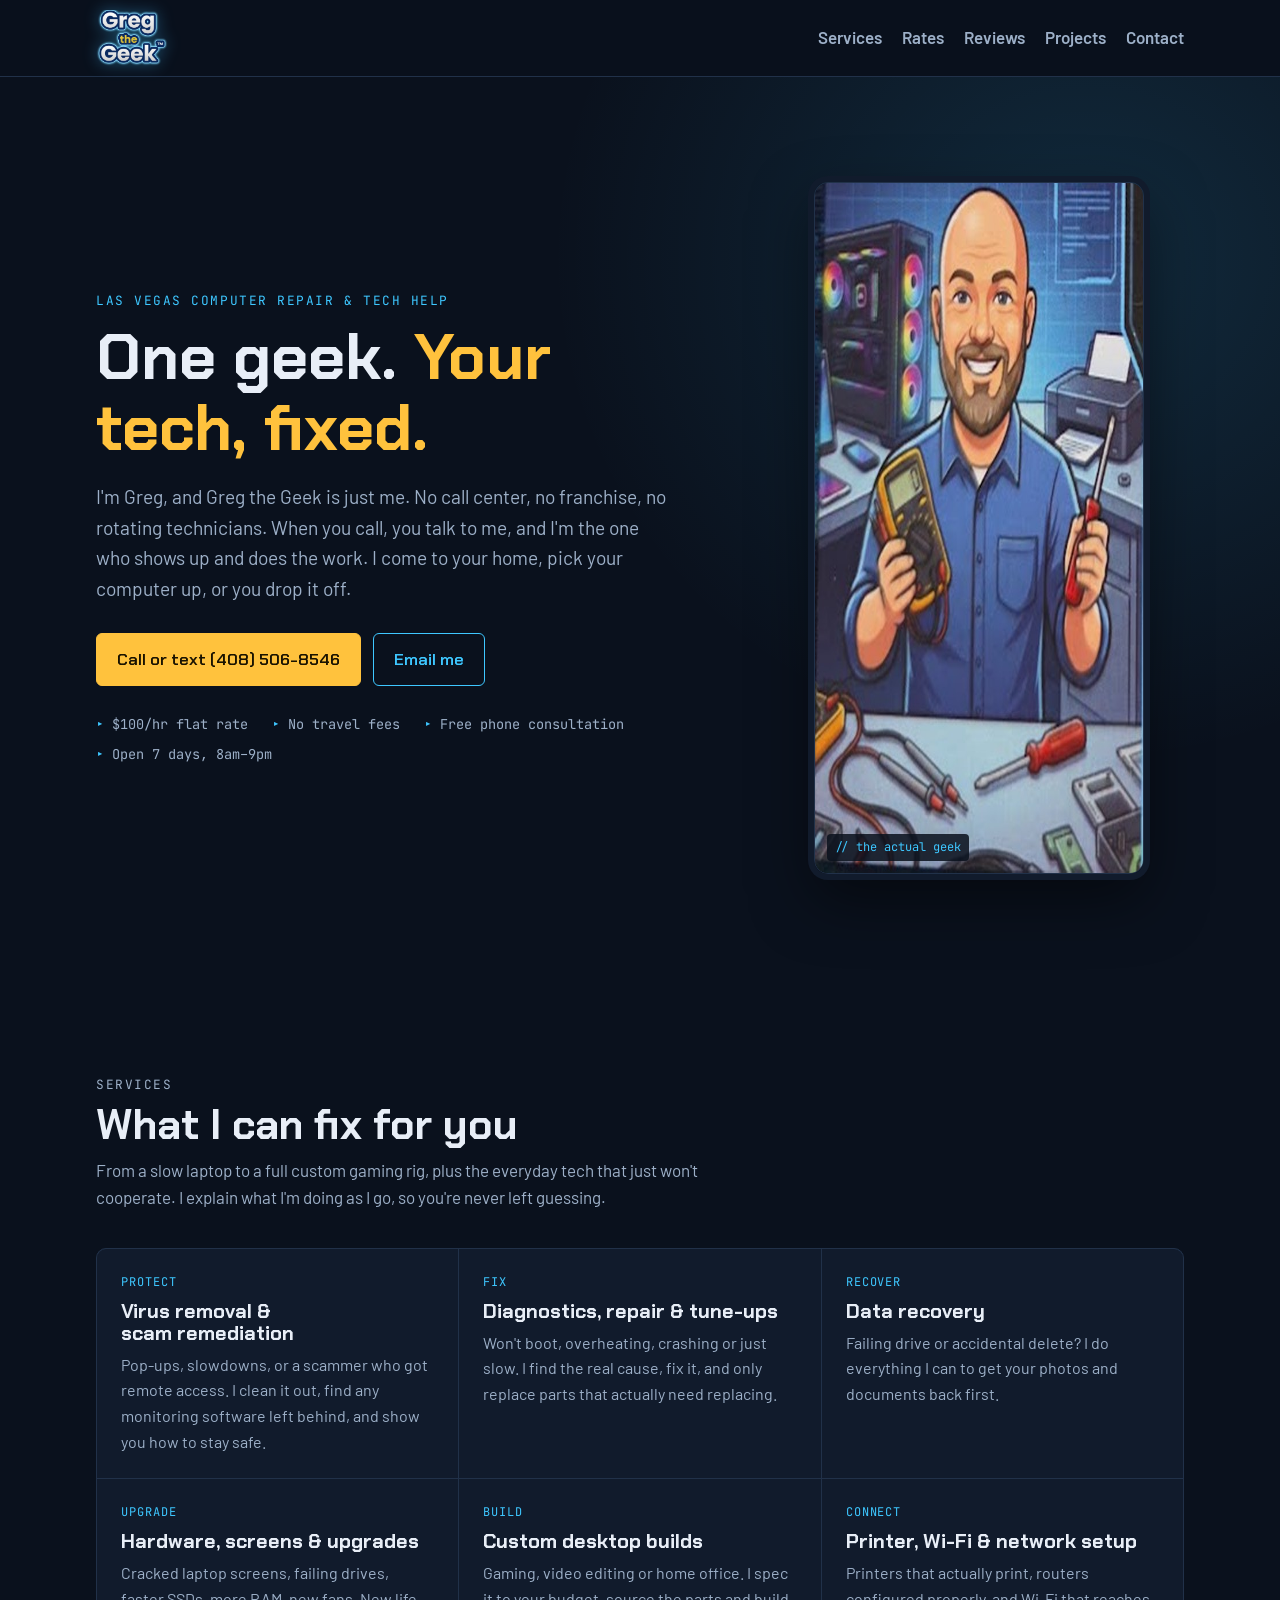
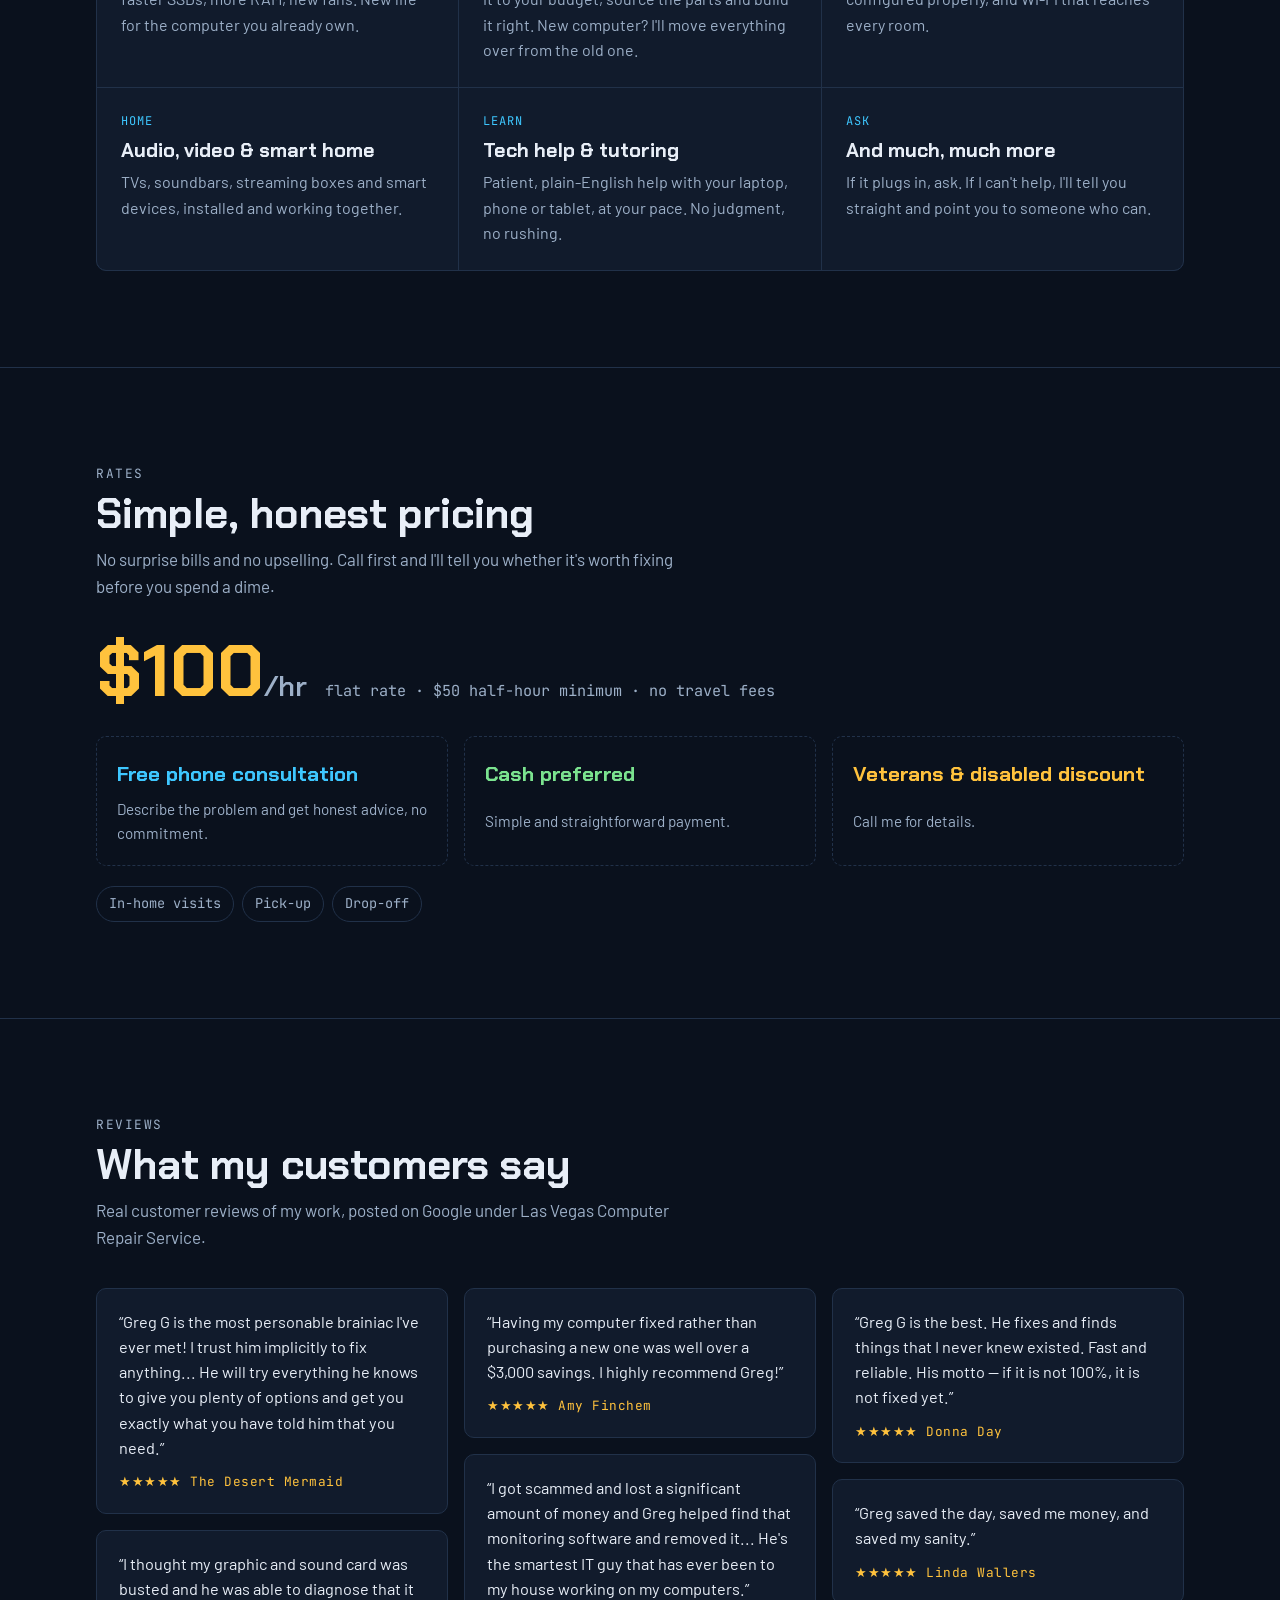
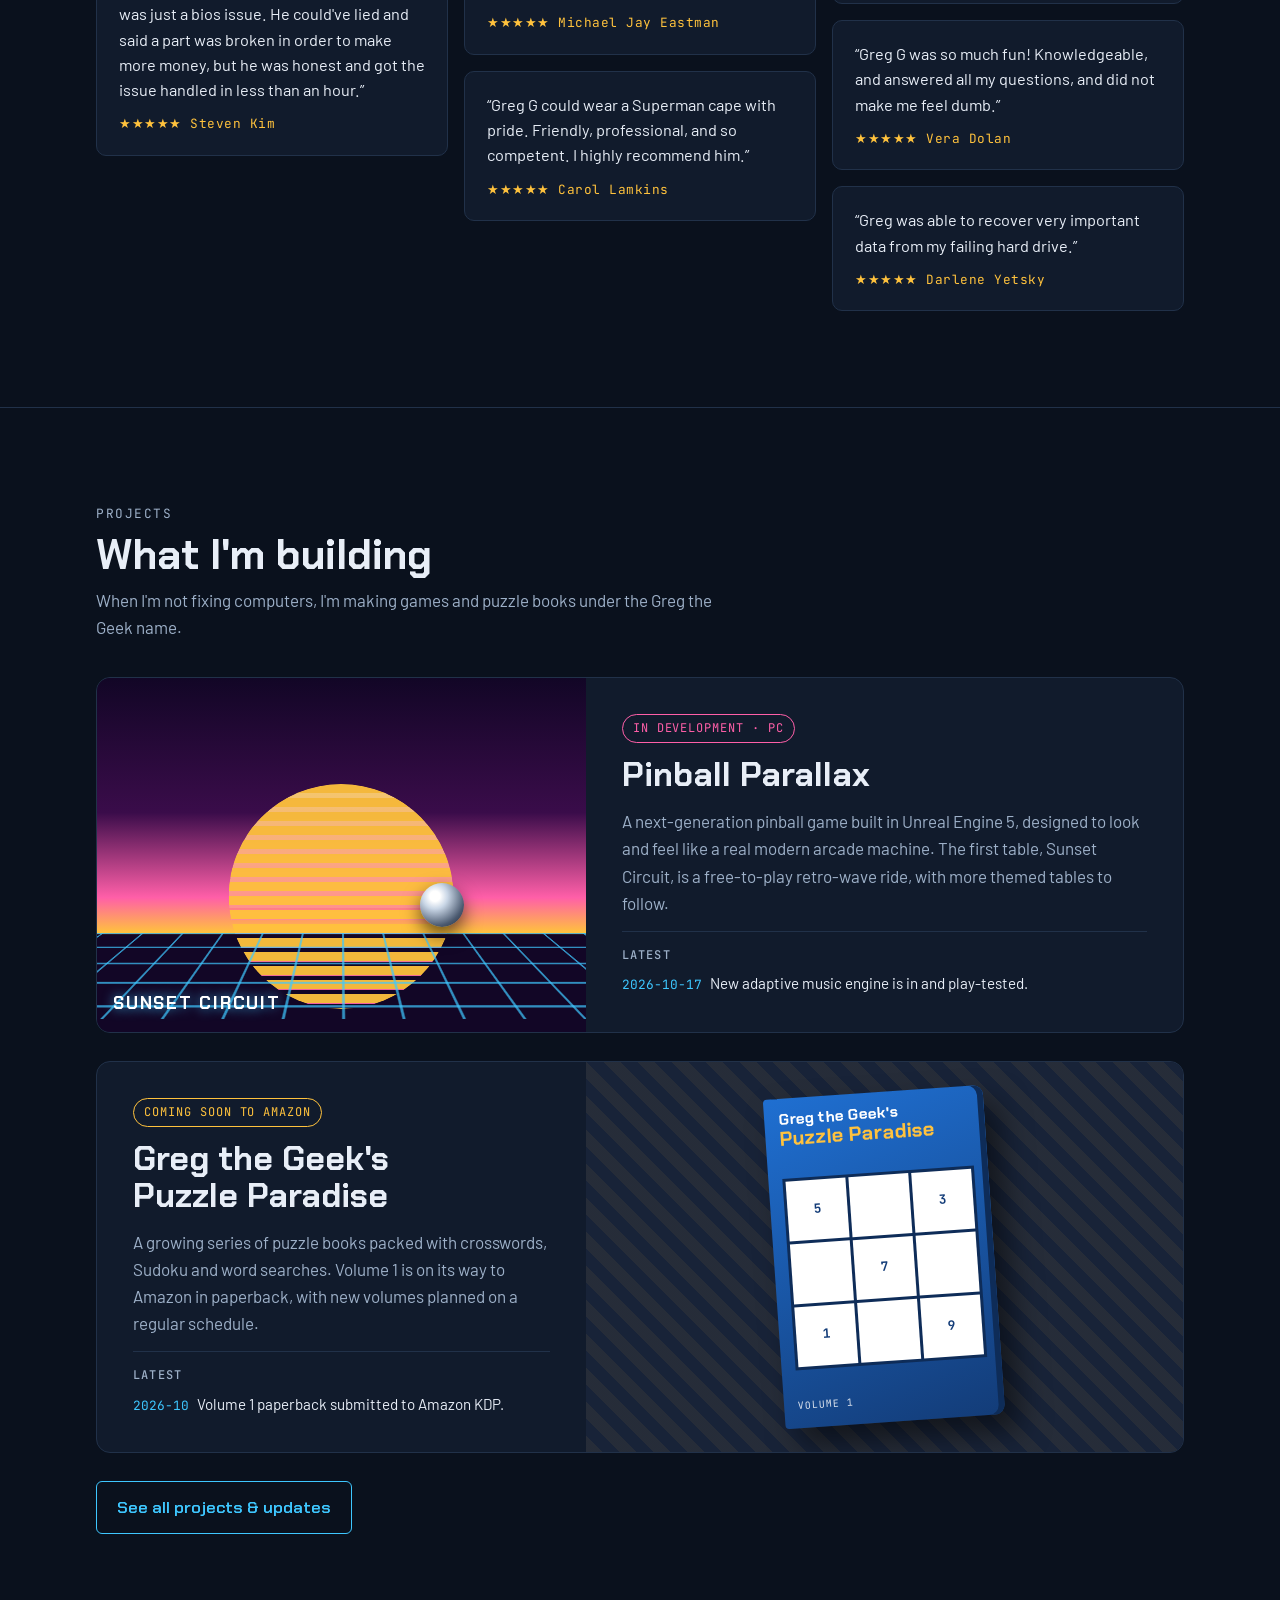
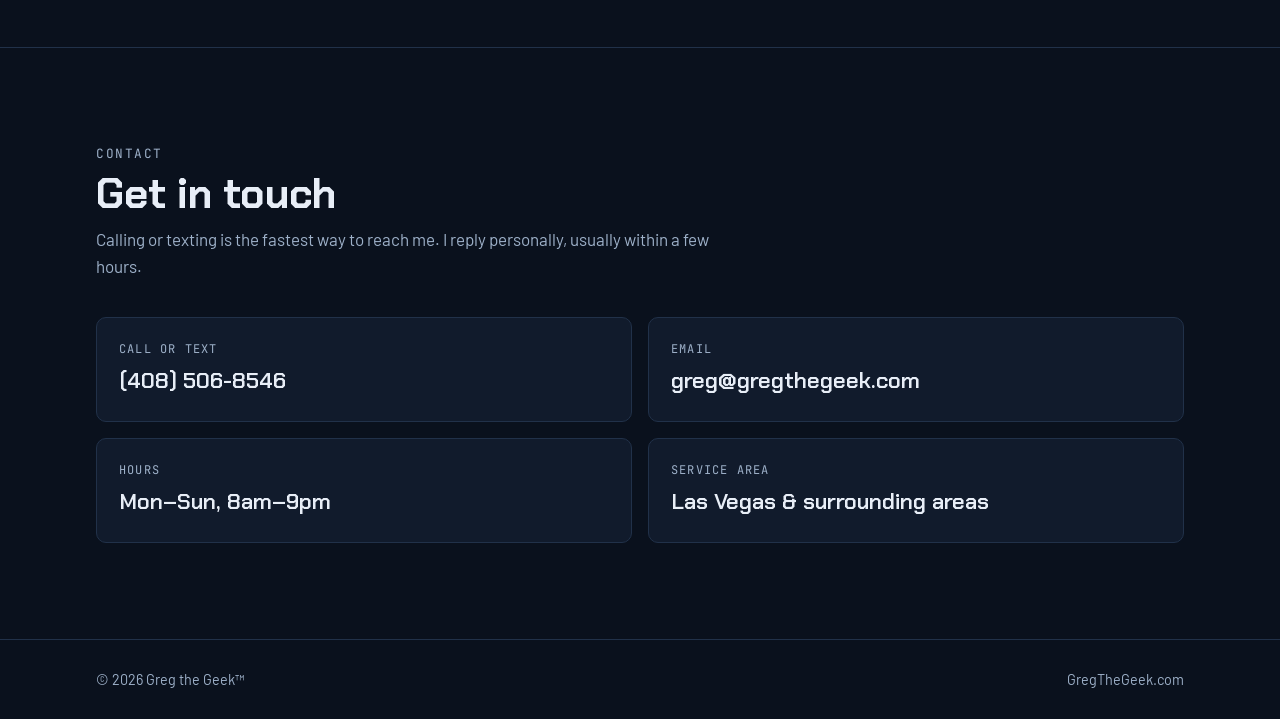
==== index.html @ aeb49f39 "Use Greg the Geek logo, first-person copy, rates, hours and customer reviews Co-Authored-By: Claude " ====
<!doctype html>
<html lang="en">
<head>
<meta charset="utf-8">
<meta name="viewport" content="width=device-width, initial-scale=1, viewport-fit=cover">
<title>Greg the Geek | Las Vegas Computer Repair &amp; Tech Help</title>
<meta name="description" content="One-man computer repair and tech help in Las Vegas. In-home, pick-up and drop-off service, $100/hr flat rate, no travel fees, free phone consultation.">
<link rel="icon" type="image/png" href="assets/favicon.png">
<link rel="preconnect" href="https://fonts.googleapis.com">
<link rel="preconnect" href="https://fonts.gstatic.com" crossorigin>
<link rel="stylesheet" href="https://fonts.googleapis.com/css2?family=Barlow:wght@400;500;600&family=Chakra+Petch:wght@600;700&family=JetBrains+Mono:wght@400;500&display=swap">
<link rel="stylesheet" href="styles.css">
</head>
<body>

<header class="site-header">
  <div class="wrap">
    <a class="brand" href="index.html" aria-label="Greg the Geek home">
      <img src="assets/logo.png" alt="Greg the Geek" width="480" height="375">
    </a>
    <nav class="nav" aria-label="Main">
      <a href="#services">Services</a>
      <a href="#rates">Rates</a>
      <a href="#reviews">Reviews</a>
      <a href="projects.html">Projects</a>
      <a href="#contact">Contact</a>
    </nav>
  </div>
</header>

<main>
  <section class="hero">
    <div class="wrap">
      <div>
        <p class="eyebrow">Las Vegas computer repair &amp; tech help</p>
        <h1>One geek. <em>Your tech, fixed.</em></h1>
        <p class="lede">I'm Greg, and Greg the Geek is just me. No call center, no franchise, no rotating technicians. When you call, you talk to me, and I'm the one who shows up and does the work. I come to your home, pick your computer up, or you drop it off.</p>
        <div class="btn-row">
          <a class="btn primary" href="tel:+14085068546">Call or text (408) 506-8546</a>
          <a class="btn" href="mailto:greg@gregthegeek.com">Email me</a>
        </div>
        <ul class="hero-facts">
          <li>$100/hr flat rate</li>
          <li>No travel fees</li>
          <li>Free phone consultation</li>
          <li>Open 7 days, 8am–9pm</li>
        </ul>
      </div>
      <figure class="mascot-frame">
        <img src="assets/mascot.jpg" alt="Cartoon of Greg the Geek holding a multimeter and screwdriver at his repair bench" width="570" height="690">
        <figcaption>// the actual geek</figcaption>
      </figure>
    </div>
  </section>

  <section class="band" id="services">
    <div class="wrap">
      <div class="section-head">
        <p class="eyebrow">Services</p>
        <h2>What I can fix for you</h2>
        <p>From a slow laptop to a full custom gaming rig, plus the everyday tech that just won't cooperate. I explain what I'm doing as I go, so you're never left guessing.</p>
      </div>
      <div class="services">
        <div class="service"><span class="tag">PROTECT</span><h3>Virus removal &amp; scam remediation</h3><p>Pop-ups, slowdowns, or a scammer who got remote access. I clean it out, find any monitoring software left behind, and show you how to stay safe.</p></div>
        <div class="service"><span class="tag">FIX</span><h3>Diagnostics, repair &amp; tune-ups</h3><p>Won't boot, overheating, crashing or just slow. I find the real cause, fix it, and only replace parts that actually need replacing.</p></div>
        <div class="service"><span class="tag">RECOVER</span><h3>Data recovery</h3><p>Failing drive or accidental delete? I do everything I can to get your photos and documents back first.</p></div>
        <div class="service"><span class="tag">UPGRADE</span><h3>Hardware, screens &amp; upgrades</h3><p>Cracked laptop screens, failing drives, faster SSDs, more RAM, new fans. New life for the computer you already own.</p></div>
        <div class="service"><span class="tag">BUILD</span><h3>Custom desktop builds</h3><p>Gaming, video editing or home office. I spec it to your budget, source the parts and build it right. New computer? I'll move everything over from the old one.</p></div>
        <div class="service"><span class="tag">CONNECT</span><h3>Printer, Wi-Fi &amp; network setup</h3><p>Printers that actually print, routers configured properly, and Wi-Fi that reaches every room.</p></div>
        <div class="service"><span class="tag">HOME</span><h3>Audio, video &amp; smart home</h3><p>TVs, soundbars, streaming boxes and smart devices, installed and working together.</p></div>
        <div class="service"><span class="tag">LEARN</span><h3>Tech help &amp; tutoring</h3><p>Patient, plain-English help with your laptop, phone or tablet, at your pace. No judgment, no rushing.</p></div>
        <div class="service"><span class="tag">ASK</span><h3>And much, much more</h3><p>If it plugs in, ask. If I can't help, I'll tell you straight and point you to someone who can.</p></div>
      </div>
    </div>
  </section>

  <section class="band" id="rates">
    <div class="wrap">
      <div class="section-head">
        <p class="eyebrow">Rates</p>
        <h2>Simple, honest pricing</h2>
        <p>No surprise bills and no upselling. Call first and I'll tell you whether it's worth fixing before you spend a dime.</p>
      </div>
      <div class="price-line">
        <span class="price">$100<small>/hr</small></span>
        <span class="price-note">flat rate · $50 half-hour minimum · no travel fees</span>
      </div>
      <div class="rates">
        <div class="rate cyan"><strong>Free phone consultation</strong><span>Describe the problem and get honest advice, no commitment.</span></div>
        <div class="rate green"><strong>Cash preferred</strong><span>Simple and straightforward payment.</span></div>
        <div class="rate amber"><strong>Veterans &amp; disabled discount</strong><span>Call me for details.</span></div>
      </div>
      <div class="howitworks" aria-label="Service options">
        <span>In-home visits</span><span>Pick-up</span><span>Drop-off</span>
      </div>
    </div>
  </section>

  <section class="band" id="reviews">
    <div class="wrap">
      <div class="section-head">
        <p class="eyebrow">Reviews</p>
        <h2>What my customers say</h2>
        <p>Real customer reviews of my work, posted on Google under Las Vegas Computer Repair Service.</p>
      </div>
      <div class="reviews">
        <figure class="review"><blockquote>&ldquo;Greg G is the most personable brainiac I&#x27;ve ever met! I trust him implicitly to fix anything... He will try everything he knows to give you plenty of options and get you exactly what you have told him that you need.&rdquo;</blockquote><figcaption>The Desert Mermaid</figcaption></figure>
        <figure class="review"><blockquote>&ldquo;I thought my graphic and sound card was busted and he was able to diagnose that it was just a bios issue. He could&#x27;ve lied and said a part was broken in order to make more money, but he was honest and got the issue handled in less than an hour.&rdquo;</blockquote><figcaption>Steven Kim</figcaption></figure>
        <figure class="review"><blockquote>&ldquo;Having my computer fixed rather than purchasing a new one was well over a $3,000 savings. I highly recommend Greg!&rdquo;</blockquote><figcaption>Amy Finchem</figcaption></figure>
        <figure class="review"><blockquote>&ldquo;I got scammed and lost a significant amount of money and Greg helped find that monitoring software and removed it... He&#x27;s the smartest IT guy that has ever been to my house working on my computers.&rdquo;</blockquote><figcaption>Michael Jay Eastman</figcaption></figure>
        <figure class="review"><blockquote>&ldquo;Greg G could wear a Superman cape with pride. Friendly, professional, and so competent. I highly recommend him.&rdquo;</blockquote><figcaption>Carol Lamkins</figcaption></figure>
        <figure class="review"><blockquote>&ldquo;Greg G is the best. He fixes and finds things that I never knew existed. Fast and reliable. His motto — if it is not 100%, it is not fixed yet.&rdquo;</blockquote><figcaption>Donna Day</figcaption></figure>
        <figure class="review"><blockquote>&ldquo;Greg saved the day, saved me money, and saved my sanity.&rdquo;</blockquote><figcaption>Linda Wallers</figcaption></figure>
        <figure class="review"><blockquote>&ldquo;Greg G was so much fun! Knowledgeable, and answered all my questions, and did not make me feel dumb.&rdquo;</blockquote><figcaption>Vera Dolan</figcaption></figure>
        <figure class="review"><blockquote>&ldquo;Greg was able to recover very important data from my failing hard drive.&rdquo;</blockquote><figcaption>Darlene Yetsky</figcaption></figure>
      </div>
    </div>
  </section>

  <section class="band" id="projects">
    <div class="wrap">
      <div class="section-head">
        <p class="eyebrow">Projects</p>
        <h2>What I'm building</h2>
        <p>When I'm not fixing computers, I'm making games and puzzle books under the Greg the Geek name.</p>
      </div>
      <div class="projects" data-projects="featured"></div>
      <p style="margin-top:28px"><a class="btn" href="projects.html">See all projects &amp; updates</a></p>
    </div>
  </section>

  <section class="band" id="contact">
    <div class="wrap">
      <div class="section-head">
        <p class="eyebrow">Contact</p>
        <h2>Get in touch</h2>
        <p>Calling or texting is the fastest way to reach me. I reply personally, usually within a few hours.</p>
      </div>
      <div class="contact">
        <div class="contact-item"><span class="label">Call or text</span><a href="tel:+14085068546">(408) 506-8546</a></div>
        <div class="contact-item"><span class="label">Email</span><a href="mailto:greg@gregthegeek.com">greg@gregthegeek.com</a></div>
        <div class="contact-item"><span class="label">Hours</span><span class="value">Mon–Sun, 8am–9pm</span></div>
        <div class="contact-item"><span class="label">Service area</span><span class="value">Las Vegas &amp; surrounding areas</span></div>
      </div>
    </div>
  </section>
</main>

<footer class="site-footer">
  <div class="wrap">
    <span>&copy; <span id="year">2026</span> Greg the Geek&trade;</span>
    <span>GregTheGeek.com</span>
  </div>
</footer>

<script src="projects-data.js"></script>
<script src="projects.js"></script>
</body>
</html>
---- styles.css ----
/* Layout: dark "workbench" theme. Full-width bands, content capped at 1120px.
   Hero = mascot + pitch, then services grid, rates strip, projects, contact. */
:root {
  --bg: #0a111d;          /* deep navy, biased toward the cyan accent */
  --bg-raised: #111b2c;
  --line: #213149;
  --fg: #e8eef7;
  --fg-dim: #9db0c8;
  --cyan: #3ec7ff;        /* circuit-trace blue from the card */
  --amber: #ffc23d;       /* "affordable rates" yellow from the card */
  --green: #7be38f;
  --magenta: #ff5fa8;

  --font-display: "Chakra Petch", "Arial Narrow", Arial, sans-serif;
  --font-body: "Barlow", "Segoe UI", Roboto, Arial, sans-serif;
  --font-mono: "JetBrains Mono", Consolas, "Courier New", monospace;

  --wrap: 1120px;
  --radius: 10px;
  color-scheme: dark;
}

* { box-sizing: border-box; }
html { scroll-behavior: smooth; }
body {
  margin: 0;
  background: var(--bg);
  color: var(--fg);
  font-family: var(--font-body);
  font-size: 1.0625rem;
  line-height: 1.6;
}
img { max-width: 100%; display: block; }
a { color: var(--cyan); }
a:focus-visible, button:focus-visible { outline: 2px solid var(--amber); outline-offset: 3px; }
h1, h2, h3 { font-family: var(--font-display); line-height: 1.1; margin: 0; text-wrap: balance; }

.wrap {
  max-width: var(--wrap);
  margin-inline: auto;
  padding-left: max(16px, env(safe-area-inset-left, 0px));
  padding-right: max(16px, env(safe-area-inset-right, 0px));
}
.band { padding-block: clamp(48px, 8vw, 96px); }
.band + .band { border-top: 1px solid var(--line); }

.eyebrow {
  font-family: var(--font-mono);
  font-size: 0.8rem;
  letter-spacing: 0.12em;
  text-transform: uppercase;
  color: var(--cyan);
  margin: 0 0 12px;
}
.section-head { display: grid; gap: 8px; margin-bottom: 36px; max-width: 62ch; }
.section-head h2 { font-size: clamp(1.9rem, 4vw, 2.6rem); }
.section-head p { margin: 0; color: var(--fg-dim); }

/* ---------- Header ---------- */
body::before {
  content: ""; position: fixed; inset: 0 0 auto;
  height: env(safe-area-inset-top, 0px); z-index: 10; background: var(--bg);
}
.site-header {
  position: sticky; top: env(safe-area-inset-top, 0px); z-index: 9;
  background: color-mix(in srgb, var(--bg) 88%, transparent);
  backdrop-filter: blur(10px);
  border-bottom: 1px solid var(--line);
}
.site-header .wrap { display: flex; align-items: center; justify-content: space-between; gap: 16px; min-height: 64px; flex-wrap: wrap; }
.brand { display: flex; align-items: center; gap: 10px; text-decoration: none; color: var(--fg); }
.brand img { height: 56px; width: auto; filter: drop-shadow(0 0 8px rgba(62,199,255,.35)); }
.site-header .wrap { min-height: 76px; }
.price-line { display: flex; flex-wrap: wrap; align-items: baseline; gap: 6px 18px; margin-bottom: 8px; }
.price { font-family: var(--font-display); font-weight: 700; font-size: clamp(3rem, 8vw, 4.5rem); line-height: 1; color: var(--amber); }
.price small { font-size: .4em; color: var(--fg-dim); font-weight: 600; }
.price-note { font-family: var(--font-mono); color: var(--fg-dim); font-size: .95rem; }
.brand .wordmark { font-family: var(--font-display); font-weight: 700; font-size: 1.35rem; letter-spacing: 0.02em; }
.brand .wordmark small { font-size: 0.7em; color: var(--cyan); font-weight: 600; margin-inline: 0.2em; }
.nav { display: flex; gap: 4px 20px; flex-wrap: wrap; }
.nav a { color: var(--fg-dim); text-decoration: none; font-weight: 600; padding: 6px 0; }
.nav a:hover, .nav a[aria-current="page"] { color: var(--fg); box-shadow: inset 0 -2px 0 var(--cyan); }

/* ---------- Buttons ---------- */
.btn {
  display: inline-flex; align-items: center; gap: 8px;
  font-family: var(--font-display); font-weight: 600; font-size: 1.05rem;
  padding: 12px 20px; border-radius: 6px; text-decoration: none;
  border: 1px solid var(--cyan); color: var(--cyan); background: transparent;
  transition: background .15s, color .15s;
}
.btn:hover { background: var(--cyan); color: var(--bg); }
.btn.primary { background: var(--amber); border-color: var(--amber); color: #1a1300; }
.btn.primary:hover { background: #ffd56f; }
.btn-row { display: flex; gap: 12px; flex-wrap: wrap; }

/* ---------- Hero ---------- */
.hero { padding-block: clamp(40px, 7vw, 88px); background:
  radial-gradient(60% 80% at 85% 20%, color-mix(in srgb, var(--cyan) 14%, transparent), transparent 70%),
  var(--bg); }
.hero .wrap { display: grid; grid-template-columns: minmax(0, 1.2fr) minmax(0, 0.8fr); gap: clamp(28px, 5vw, 64px); align-items: center; }
.hero h1 { font-size: clamp(2.4rem, 6vw, 4rem); }
.hero h1 em { font-style: normal; color: var(--amber); }
.hero .lede { font-size: 1.2rem; color: var(--fg-dim); max-width: 52ch; margin: 18px 0 28px; }
.hero-facts { list-style: none; padding: 0; margin: 28px 0 0; display: flex; flex-wrap: wrap; gap: 8px 24px; font-family: var(--font-mono); font-size: 0.85rem; color: var(--fg-dim); }
.hero-facts li::before { content: "▸ "; color: var(--cyan); }
.mascot-frame { position: relative; border-radius: 14px; overflow: hidden; border: 1px solid var(--line); box-shadow: 0 0 0 6px var(--bg-raised), 0 24px 60px rgba(0,0,0,.5); max-width: 420px; justify-self: center; }
.mascot-frame figcaption { position: absolute; left: 12px; bottom: 12px; font-family: var(--font-mono); font-size: .75rem; background: rgba(10,17,29,.85); padding: 4px 8px; border-radius: 4px; color: var(--cyan); }

/* ---------- Services ---------- */
.services { display: grid; grid-template-columns: repeat(3, minmax(0, 1fr)); gap: 1px; background: var(--line); border: 1px solid var(--line); border-radius: var(--radius); overflow: hidden; }
.service { background: var(--bg-raised); padding: 24px; display: grid; gap: 8px; align-content: start; }
.service h3 { font-size: 1.25rem; }
.service p { margin: 0; color: var(--fg-dim); font-size: 1rem; }
.service .tag { font-family: var(--font-mono); font-size: .75rem; color: var(--cyan); letter-spacing: .08em; }

/* ---------- Rates ---------- */
.rates { display: grid; grid-template-columns: repeat(auto-fit, minmax(220px, 1fr)); gap: 16px; margin-top: 28px; }
.rate { border: 1px dashed var(--line); border-radius: var(--radius); padding: 20px; display: grid; gap: 6px; }
.rate strong { font-family: var(--font-display); font-size: 1.3rem; }
.rate span { color: var(--fg-dim); font-size: .95rem; }
.rate.amber strong { color: var(--amber); }
.rate.green strong { color: var(--green); }
.rate.cyan strong { color: var(--cyan); }
.howitworks { display: flex; flex-wrap: wrap; gap: 8px; margin-top: 20px; font-family: var(--font-mono); font-size: .85rem; }
.howitworks span { border: 1px solid var(--line); border-radius: 999px; padding: 6px 12px; color: var(--fg-dim); }

/* ---------- Projects ---------- */
.projects { display: grid; gap: 28px; }
.project { display: grid; grid-template-columns: minmax(0, 0.9fr) minmax(0, 1.1fr); background: var(--bg-raised); border: 1px solid var(--line); border-radius: 14px; overflow: hidden; }
.project:nth-child(even) .project-art { order: 2; }
.project-art { min-height: 280px; position: relative; overflow: hidden; }
.project-art img { width: 100%; height: 100%; object-fit: cover; }
.project-body { padding: clamp(22px, 3.5vw, 36px); display: grid; gap: 14px; align-content: start; min-width: 0; }
.project-body h3 { font-size: clamp(1.6rem, 3vw, 2.1rem); }
.project-body .summary { margin: 0; color: var(--fg-dim); }
.status { justify-self: start; font-family: var(--font-mono); font-size: .75rem; letter-spacing: .08em; text-transform: uppercase; padding: 4px 10px; border-radius: 999px; border: 1px solid currentColor; }
.status.dev { color: var(--magenta); }
.status.soon { color: var(--amber); }
.status.live { color: var(--green); }
.features { list-style: none; padding: 0; margin: 0; display: grid; gap: 6px; }
.features li { padding-left: 22px; position: relative; }
.features li::before { content: ""; position: absolute; left: 2px; top: .62em; width: 8px; height: 8px; border: 2px solid var(--cyan); transform: rotate(45deg); }
.updates { border-top: 1px solid var(--line); padding-top: 14px; display: grid; gap: 6px; font-size: .95rem; }
.updates h4 { margin: 0; font-family: var(--font-mono); font-size: .75rem; letter-spacing: .1em; text-transform: uppercase; color: var(--fg-dim); font-weight: 500; }
.updates ol { list-style: none; margin: 0; padding: 0; display: grid; gap: 4px; }
.updates time { font-family: var(--font-mono); font-size: .8rem; color: var(--cyan); margin-right: 8px; font-variant-numeric: tabular-nums; }

/* CSS art: pinball sunset playfield */
.art-pinball { background:
  linear-gradient(180deg, #120626 0%, #3a0c4a 38%, #ff5fa8 62%, #ffc23d 72%, #120626 72.5%); }
.art-pinball::before { /* sun */
  content: ""; position: absolute; left: 50%; top: 30%; width: 46%; aspect-ratio: 1; translate: -50% 0; border-radius: 50%;
  background: repeating-linear-gradient(180deg, #ffc23d 0 9px, transparent 9px 14px), linear-gradient(#ffd56f, #ff5fa8);
  -webkit-mask: linear-gradient(#000 0 55%, transparent 55%), repeating-linear-gradient(180deg, #000 0 10px, transparent 10px 14px);
  -webkit-mask-composite: source-over; mask-composite: add; opacity: .95; }
.art-pinball::after { /* perspective grid */
  content: ""; position: absolute; inset: 72% -40% 0; background:
  repeating-linear-gradient(90deg, rgba(62,199,255,.7) 0 2px, transparent 2px 40px),
  repeating-linear-gradient(180deg, rgba(62,199,255,.7) 0 2px, transparent 2px 22px);
  transform: perspective(240px) rotateX(55deg); transform-origin: top; }
.art-pinball .ball { position: absolute; z-index: 1; width: 44px; height: 44px; border-radius: 50%; left: 66%; top: 58%;
  background: radial-gradient(circle at 34% 30%, #fff 0 12%, #c9d6e6 30%, #4b5a70 70%, #1b2230); box-shadow: 0 8px 18px rgba(0,0,0,.6); animation: bob 6s ease-in-out infinite; }
.art-label { position: absolute; z-index: 1; left: 16px; bottom: 14px; font-family: var(--font-display); font-weight: 700; letter-spacing: .1em; color: #fff; text-shadow: 0 0 12px var(--cyan); font-size: 1.1rem; }
@keyframes bob { 50% { transform: translate(-30px, -14px); } }

/* CSS art: puzzle book cover with a sudoku block */
.art-book { display: grid; place-items: center; background:
  repeating-linear-gradient(45deg, rgba(255,194,61,.06) 0 12px, transparent 12px 24px), #182338; padding: 28px; }
.book { width: min(220px, 70%); aspect-ratio: 6 / 9; background: linear-gradient(160deg, #1f6fd1, #133c78); border-radius: 4px 10px 10px 4px; box-shadow: -6px 0 0 #0e2c58 inset, 14px 18px 30px rgba(0,0,0,.5); padding: 14px; display: grid; grid-template-rows: auto 1fr auto; gap: 10px; color: #fff; transform: rotate(-4deg); }
.book .bt { font-family: var(--font-display); font-weight: 700; font-size: .95rem; line-height: 1.05; }
.book .bt span { display: block; color: var(--amber); font-size: 1.25rem; }
.sudoku { display: grid; grid-template-columns: repeat(3, 1fr); gap: 3px; background: #0e2c58; padding: 3px; align-self: center; }
.sudoku i { aspect-ratio: 1; background: #fff; color: #133c78; font: 700 .8rem/1 var(--font-mono); font-style: normal; display: grid; place-items: center; }
.book .ba { font-family: var(--font-mono); font-size: .62rem; letter-spacing: .1em; opacity: .85; }

/* ---------- Contact ---------- */
.contact { display: grid; grid-template-columns: repeat(auto-fit, minmax(260px, 1fr)); gap: 16px; }
.contact-item { background: var(--bg-raised); border: 1px solid var(--line); border-radius: var(--radius); padding: 22px; display: grid; gap: 4px; }
.contact-item .label { font-family: var(--font-mono); font-size: .75rem; letter-spacing: .1em; text-transform: uppercase; color: var(--fg-dim); }
.contact-item a, .contact-item .value { font-family: var(--font-display); font-size: 1.4rem; font-weight: 600; color: var(--fg); text-decoration: none; overflow-wrap: anywhere; }
.contact-item a:hover { color: var(--cyan); }

.site-footer { border-top: 1px solid var(--line); padding-block: 28px; color: var(--fg-dim); font-size: .9rem; }
.site-footer .wrap { display: flex; justify-content: space-between; gap: 12px; flex-wrap: wrap; }

/* ---------- Projects page header ---------- */
.page-intro { padding-block: clamp(40px, 6vw, 72px) 0; }
.page-intro h1 { font-size: clamp(2.4rem, 6vw, 3.6rem); }
.page-intro p { color: var(--fg-dim); max-width: 60ch; font-size: 1.15rem; }

@media (max-width: 900px) { .services { grid-template-columns: repeat(2, minmax(0, 1fr)); } }
@media (max-width: 560px) { .services { grid-template-columns: minmax(0, 1fr); } }
@media (max-width: 760px) {
  .hero .wrap, .project { grid-template-columns: minmax(0, 1fr); }
  .project:nth-child(even) .project-art { order: 0; }
  .mascot-frame { max-width: 300px; }
  .project-art { min-height: 220px; }
}
@media (prefers-reduced-motion: reduce) {
  * { animation: none !important; transition: none !important; scroll-behavior: auto !important; }
}

/* ---------- Reviews ---------- */
.reviews { columns: 3 280px; column-gap: 16px; }
.review { break-inside: avoid; margin: 0 0 16px; background: var(--bg-raised); border: 1px solid var(--line); border-radius: var(--radius); padding: 20px 22px; display: grid; gap: 12px; }
.review blockquote { margin: 0; font-size: 1.02rem; line-height: 1.55; }
.review figcaption { font-family: var(--font-mono); font-size: .8rem; color: var(--amber); letter-spacing: .04em; }
.review figcaption::before { content: "★★★★★  "; color: var(--amber); }
.contact { grid-template-columns: repeat(2, minmax(0, 1fr)); }
@media (max-width: 560px) { .contact { grid-template-columns: minmax(0, 1fr); } }
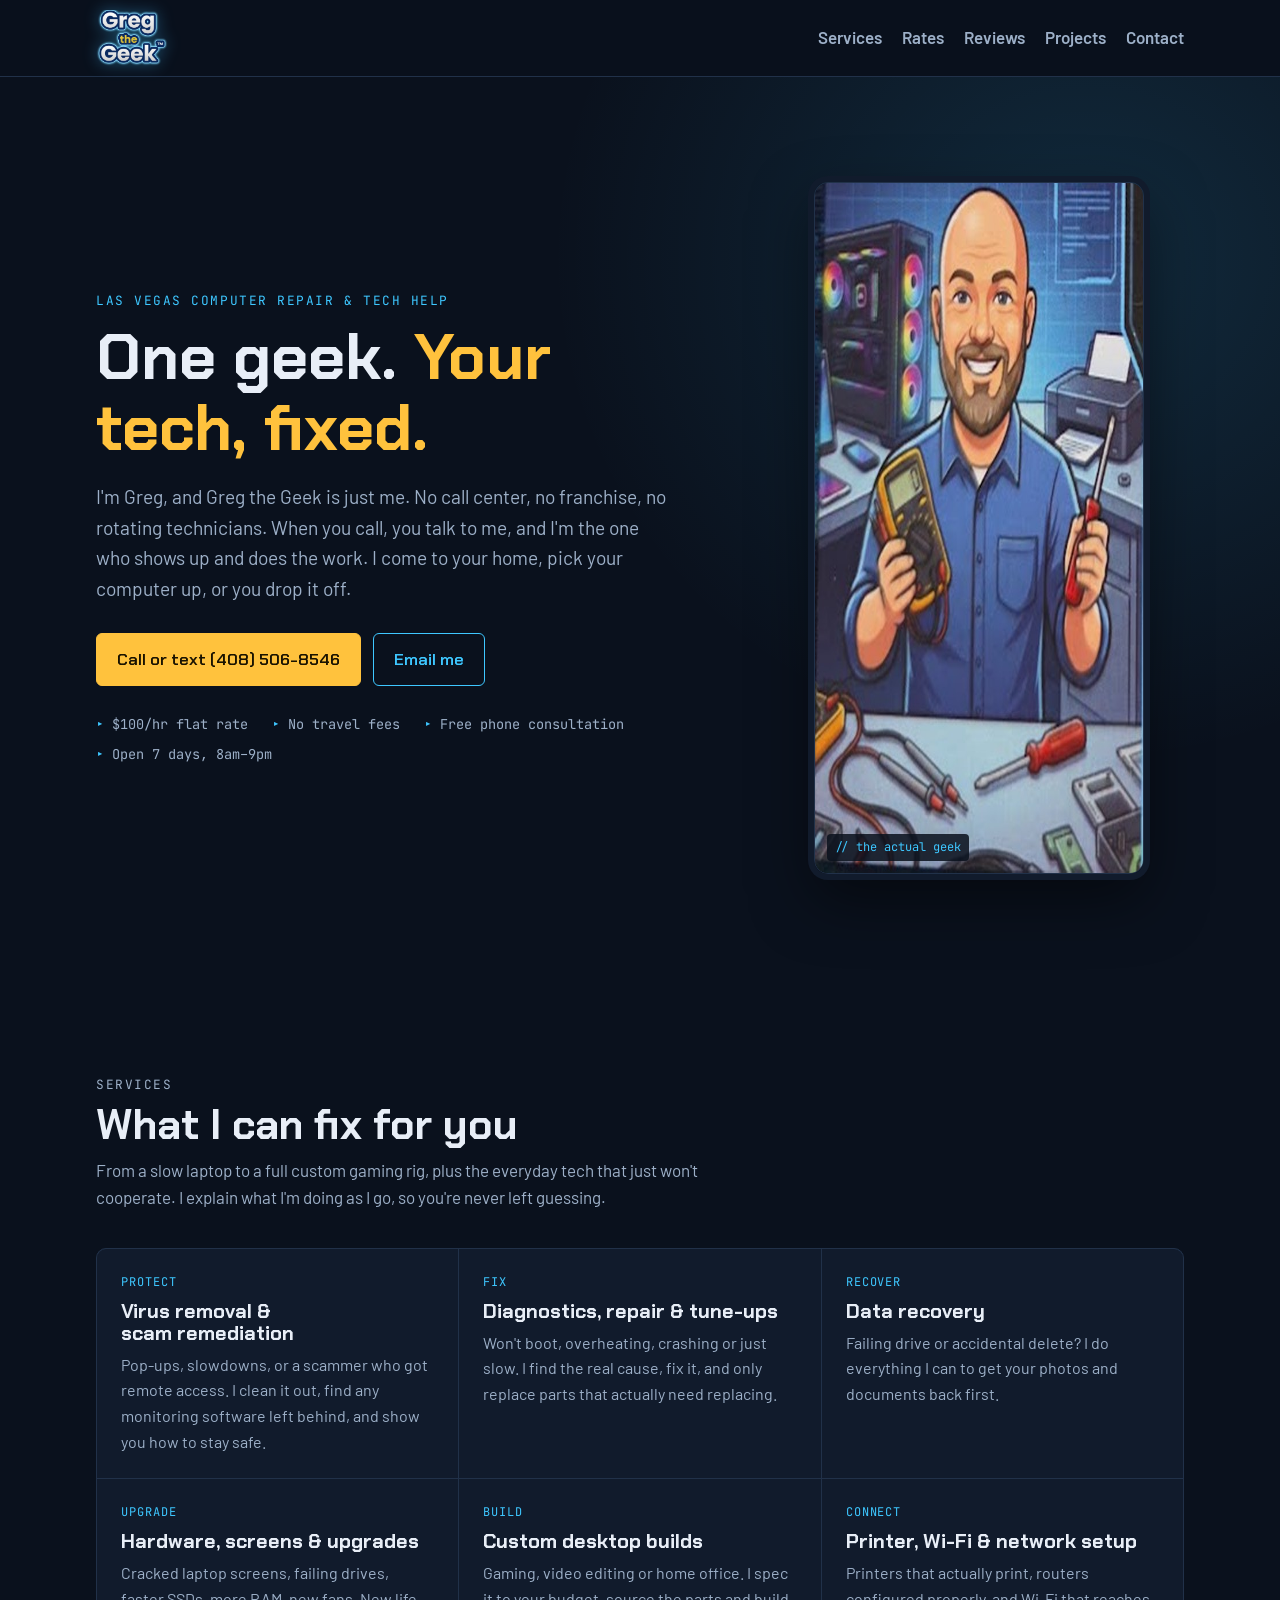
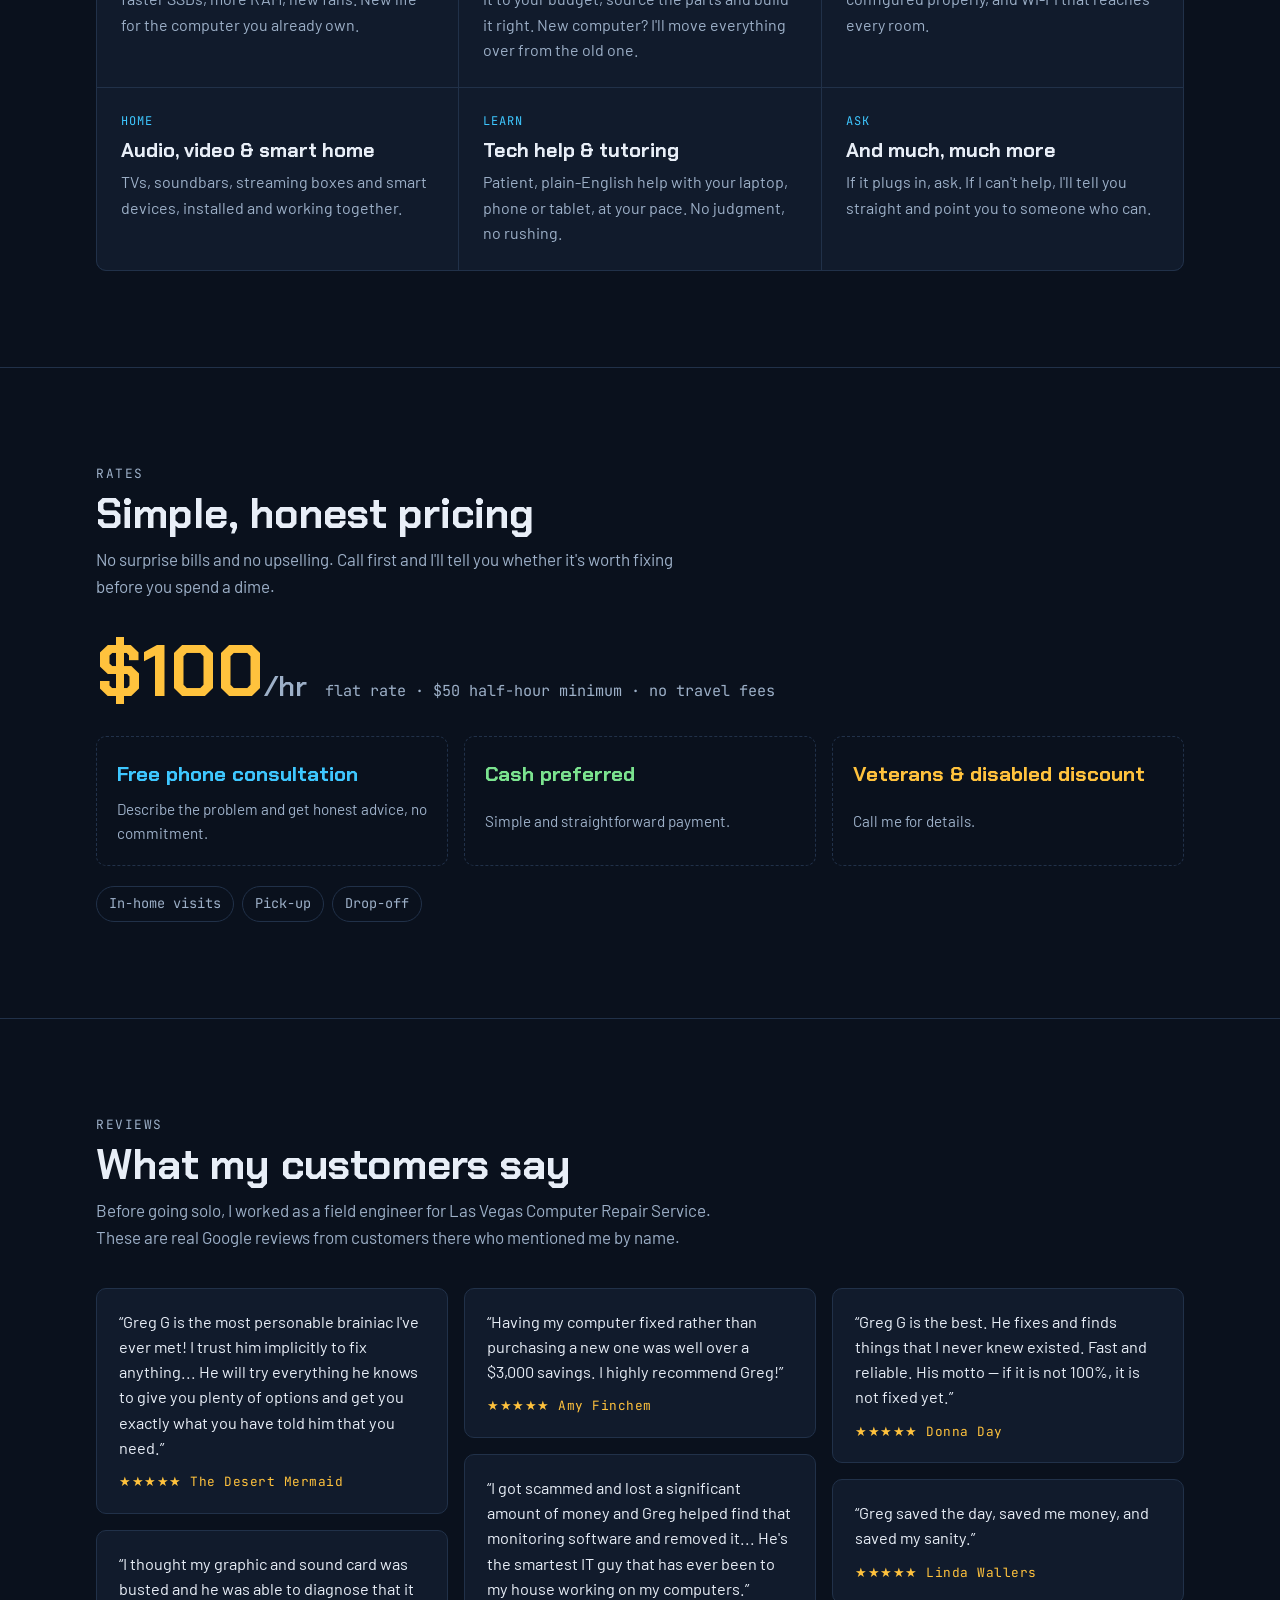
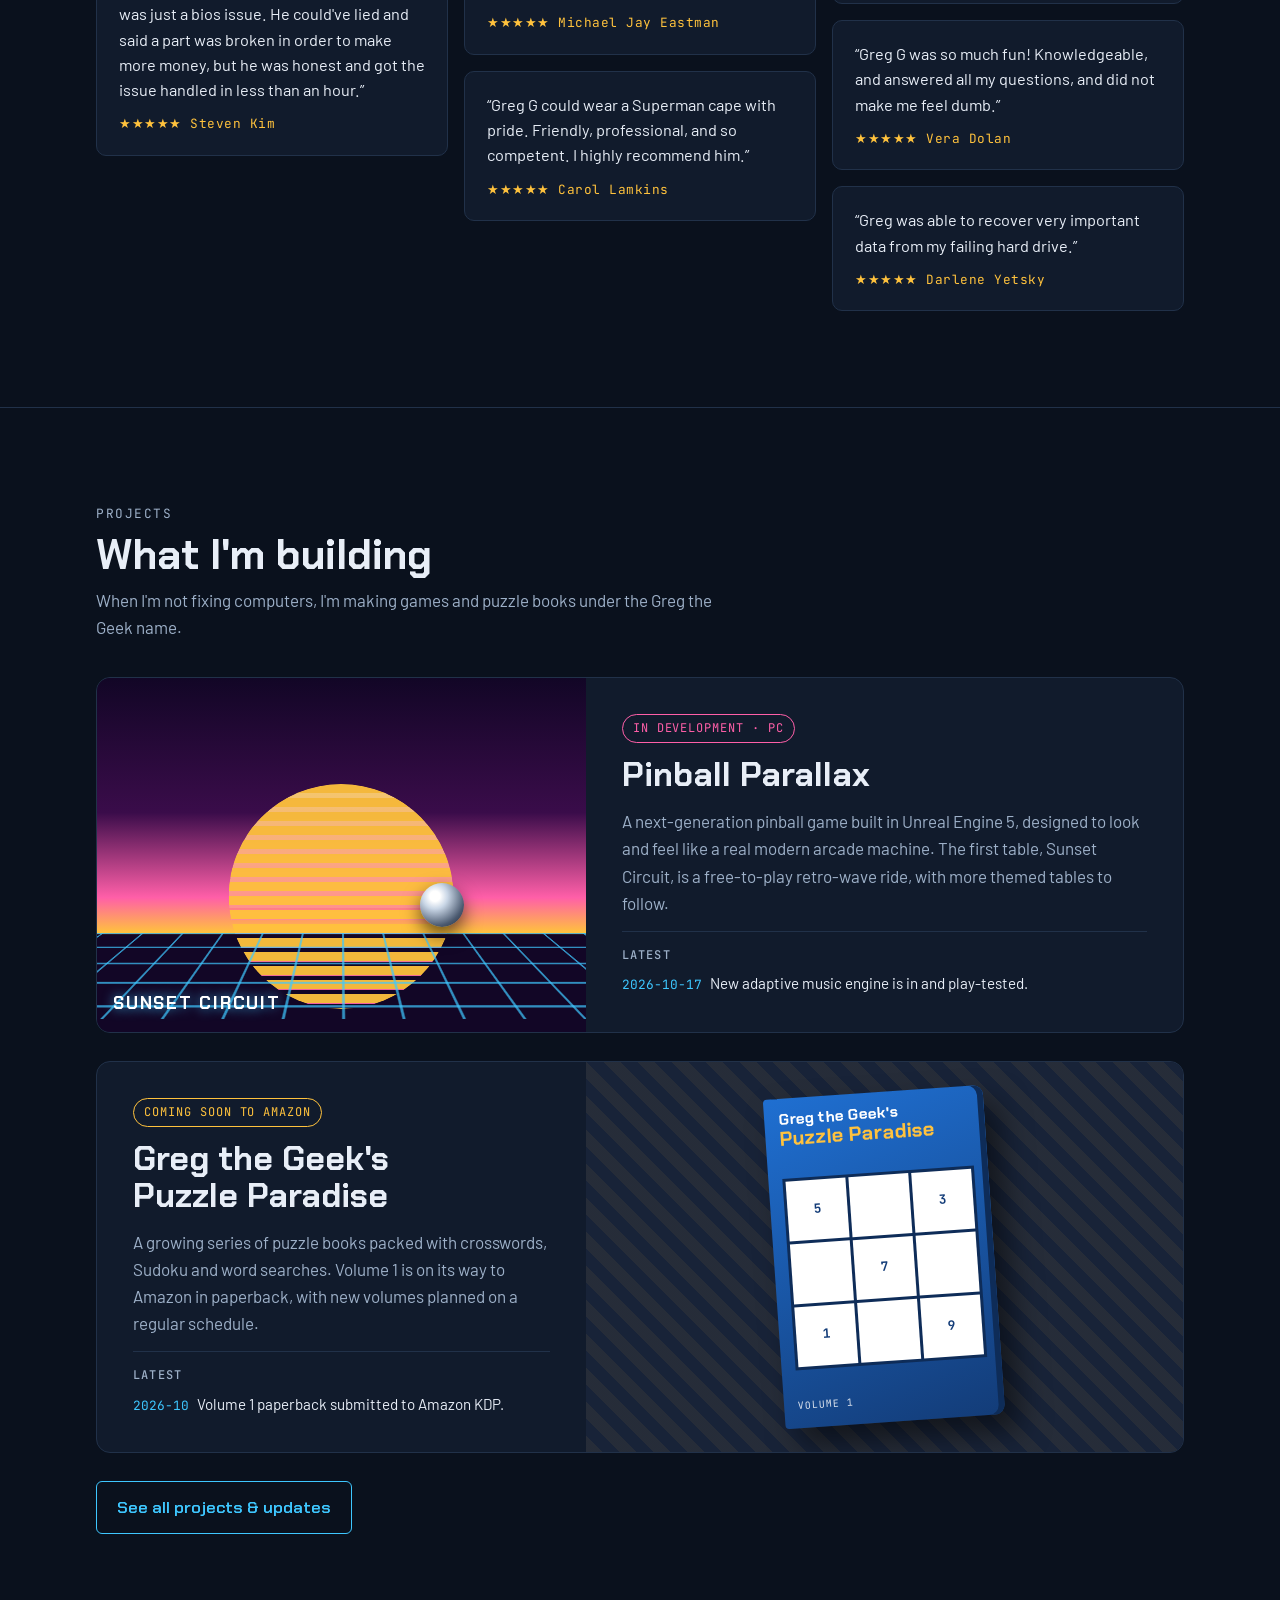
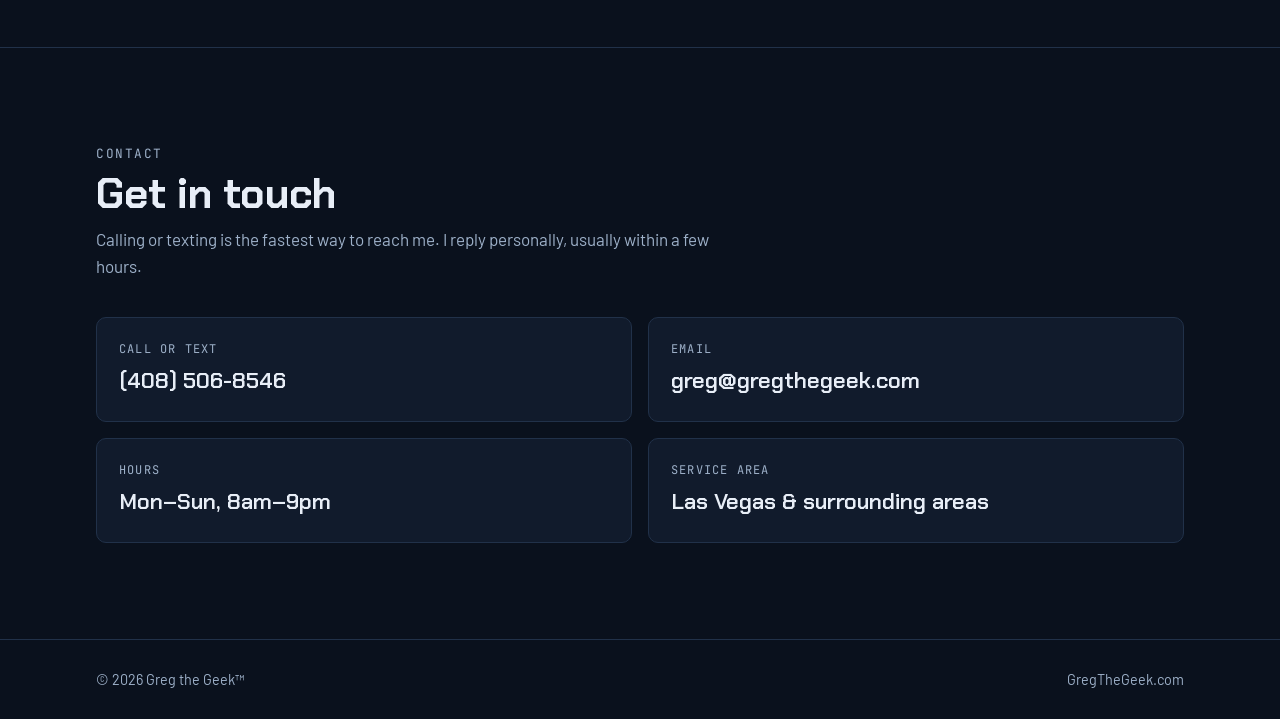
==== commit e7435b0a: "Clarify where the customer reviews come from Co-Authored-By: Claude Opus 5.5 <noreply@anthropic.com>" ====
--- a/index.html
+++ b/index.html
@@ -101,7 +101,7 @@
       <div class="section-head">
         <p class="eyebrow">Reviews</p>
         <h2>What my customers say</h2>
-        <p>Real customer reviews of my work, posted on Google under Las Vegas Computer Repair Service.</p>
+        <p>Before going solo, I worked as a field engineer for Las Vegas Computer Repair Service. These are real Google reviews from customers there who mentioned me by name.</p>
       </div>
       <div class="reviews">
         <figure class="review"><blockquote>&ldquo;Greg G is the most personable brainiac I&#x27;ve ever met! I trust him implicitly to fix anything... He will try everything he knows to give you plenty of options and get you exactly what you have told him that you need.&rdquo;</blockquote><figcaption>The Desert Mermaid</figcaption></figure>
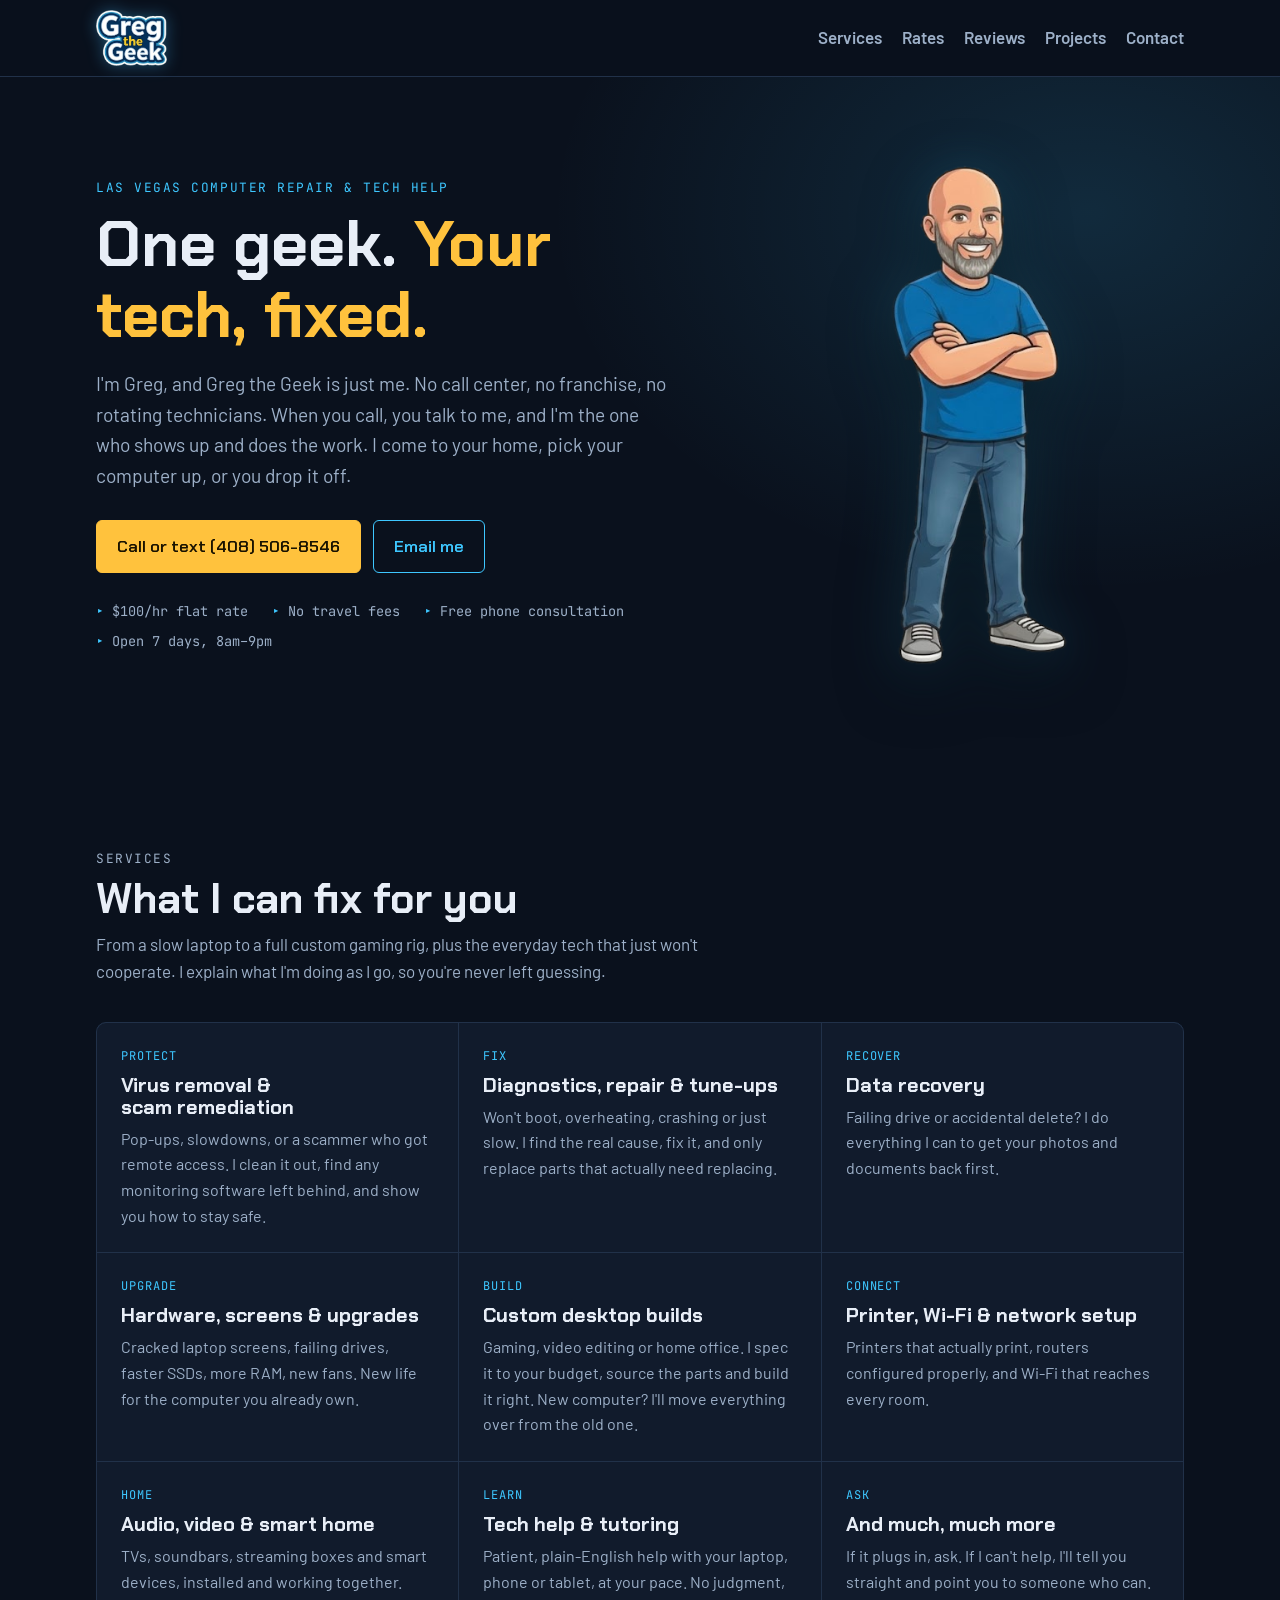
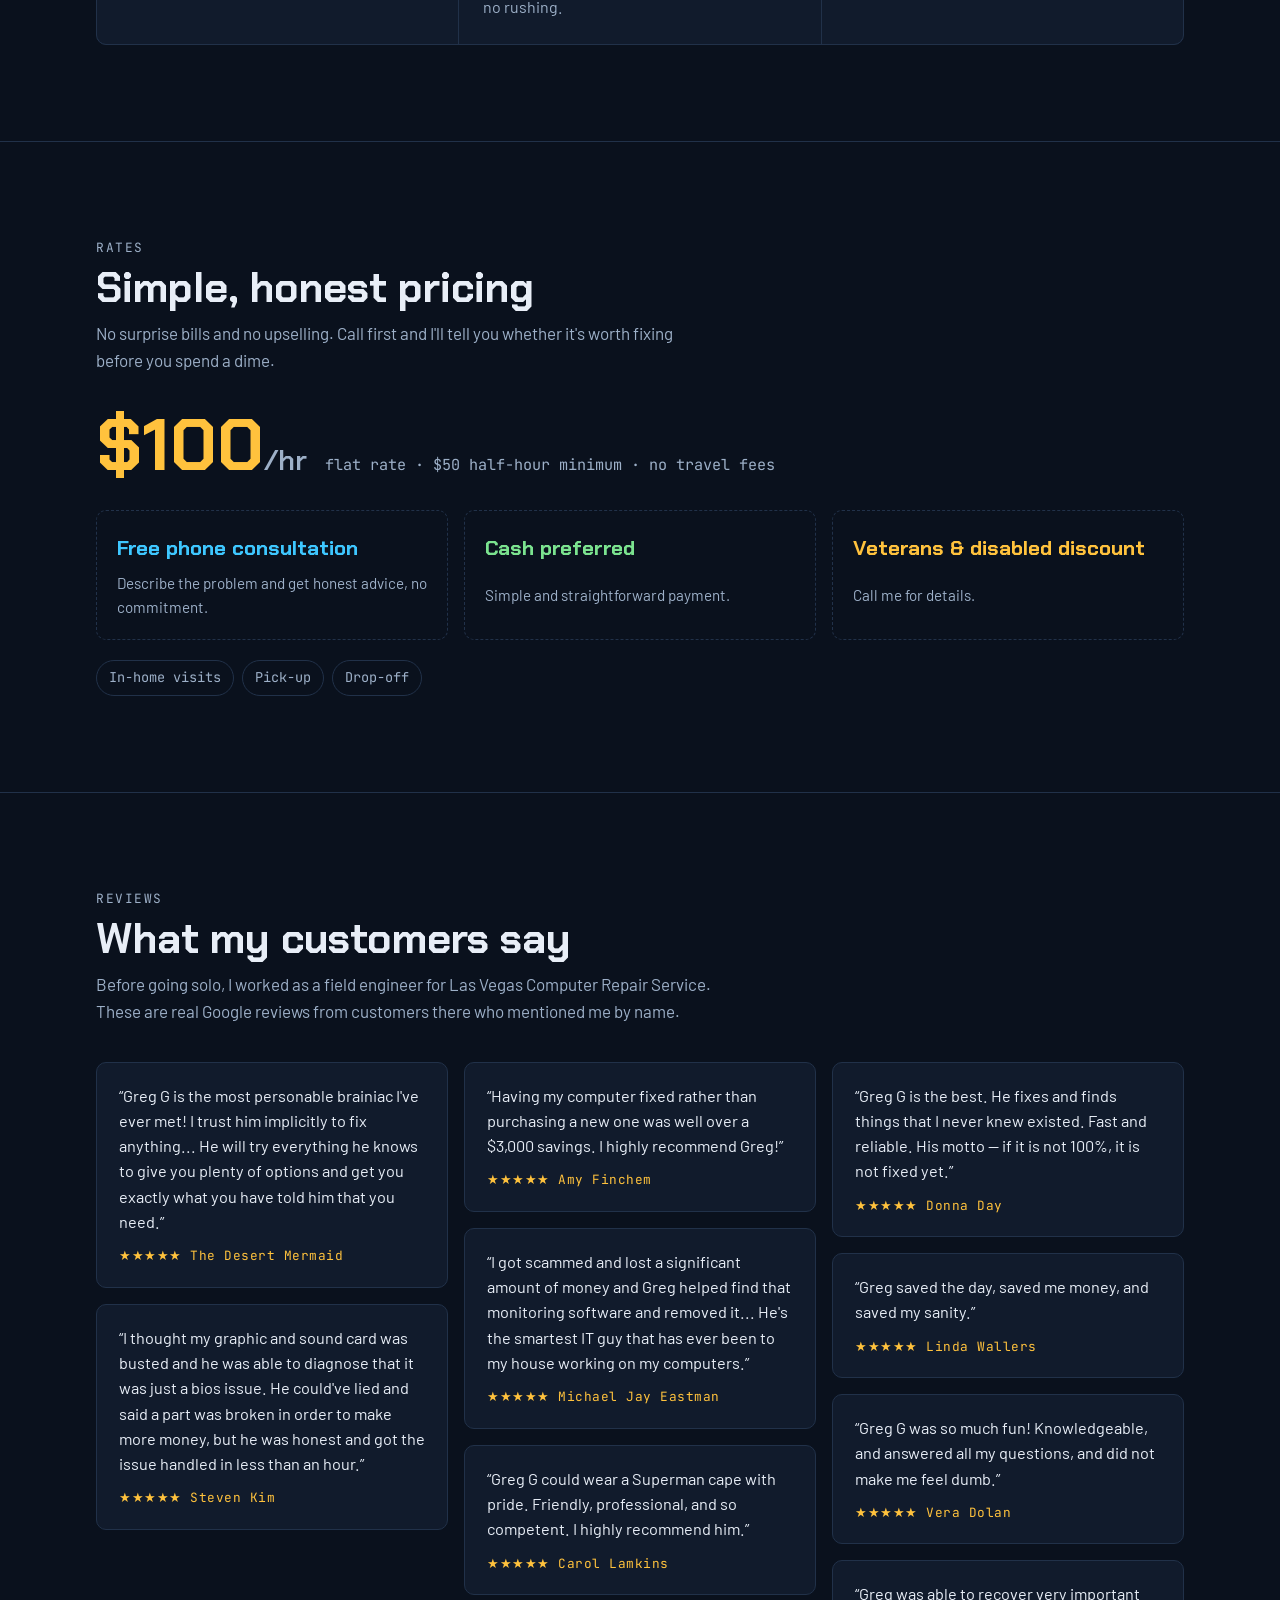
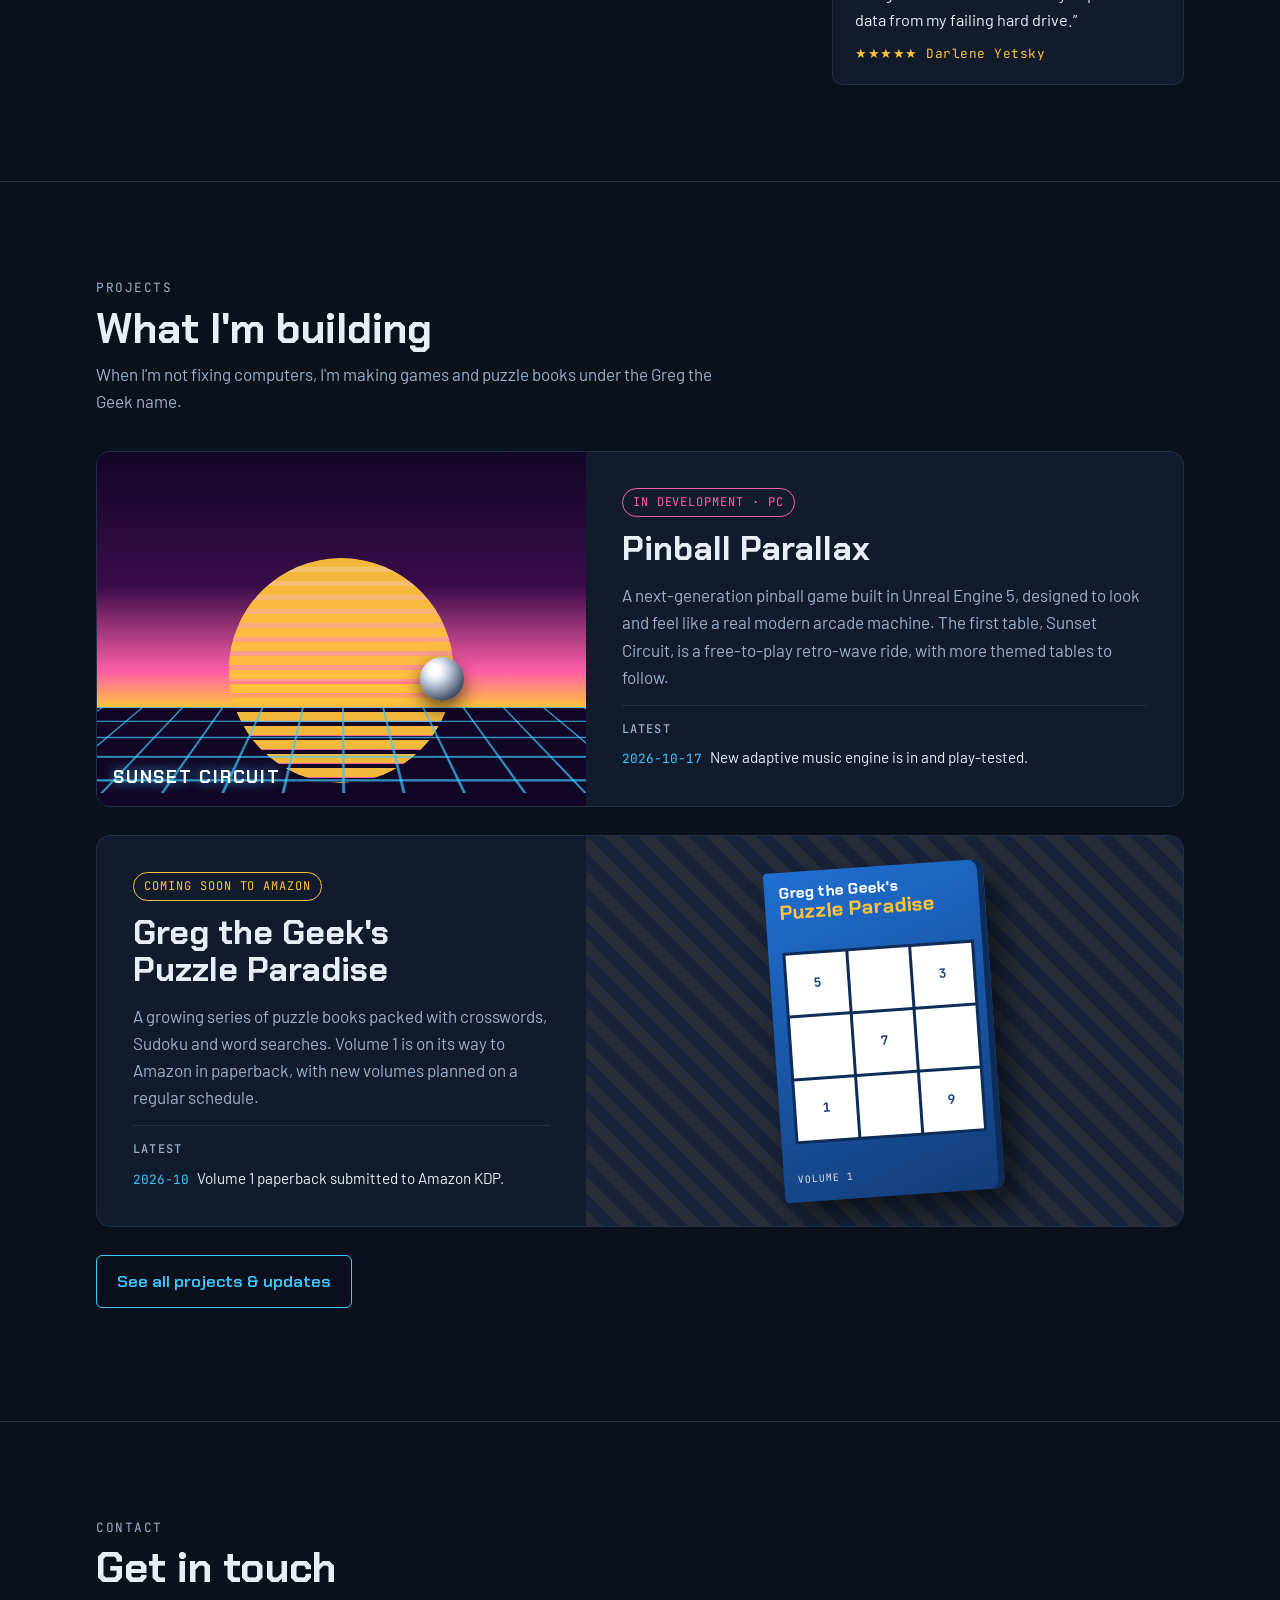
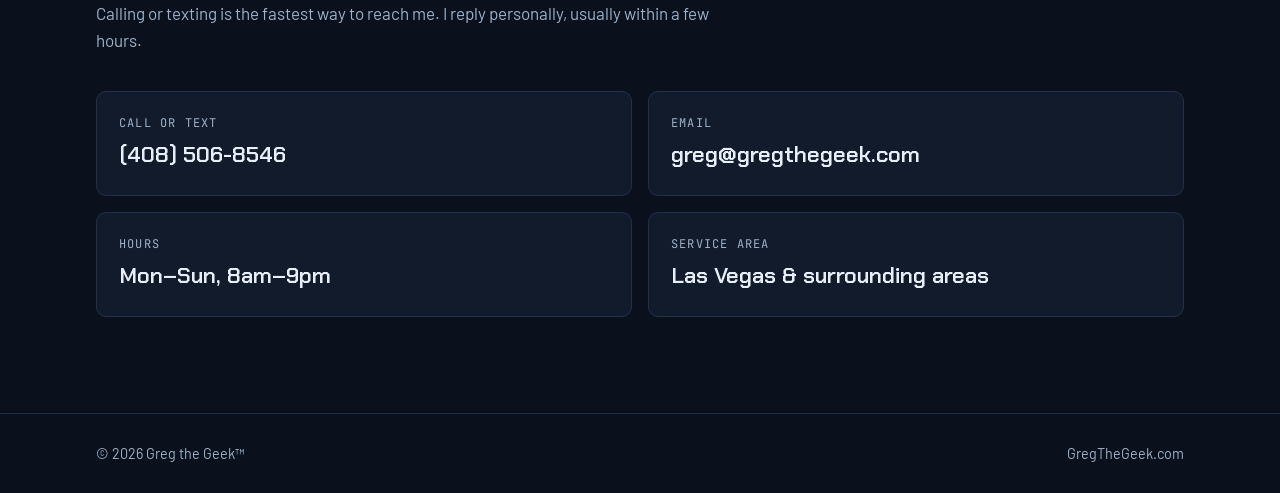
==== commit 515c630d: "Use original mascot and sticker logo artwork Co-Authored-By: Claude Opus 5.5 <noreply@anthropic.com>" ====
--- a/index.html
+++ b/index.html
@@ -16,7 +16,7 @@
 <header class="site-header">
   <div class="wrap">
     <a class="brand" href="index.html" aria-label="Greg the Geek home">
-      <img src="assets/logo.png" alt="Greg the Geek" width="480" height="375">
+      <img src="assets/logo.png" alt="Greg the Geek" width="431" height="338">
     </a>
     <nav class="nav" aria-label="Main">
       <a href="#services">Services</a>
@@ -46,10 +46,7 @@
           <li>Open 7 days, 8am–9pm</li>
         </ul>
       </div>
-      <figure class="mascot-frame">
-        <img src="assets/mascot.jpg" alt="Cartoon of Greg the Geek holding a multimeter and screwdriver at his repair bench" width="570" height="690">
-        <figcaption>// the actual geek</figcaption>
-      </figure>
+      <img class="mascot-standing" src="assets/mascot.png" alt="Cartoon of Greg the Geek standing with his arms crossed" width="213" height="601">
     </div>
   </section>
 
--- a/styles.css
+++ b/styles.css
@@ -209,3 +209,8 @@
 .review figcaption::before { content: "★★★★★  "; color: var(--amber); }
 .contact { grid-template-columns: repeat(2, minmax(0, 1fr)); }
 @media (max-width: 560px) { .contact { grid-template-columns: minmax(0, 1fr); } }
+
+/* Full-body mascot cutout */
+.mascot-standing { justify-self: center; height: clamp(300px, 42vw, 500px); width: auto; max-width: 100%; filter: drop-shadow(0 18px 30px rgba(0,0,0,.55)) drop-shadow(0 0 22px rgba(62,199,255,.18)); }
+@media (max-width: 760px) { .mascot-standing { height: 300px; order: -1; } }
+@media (max-width: 560px) { .nav { gap: 2px 14px; font-size: .95rem; } .brand img { height: 48px; } }
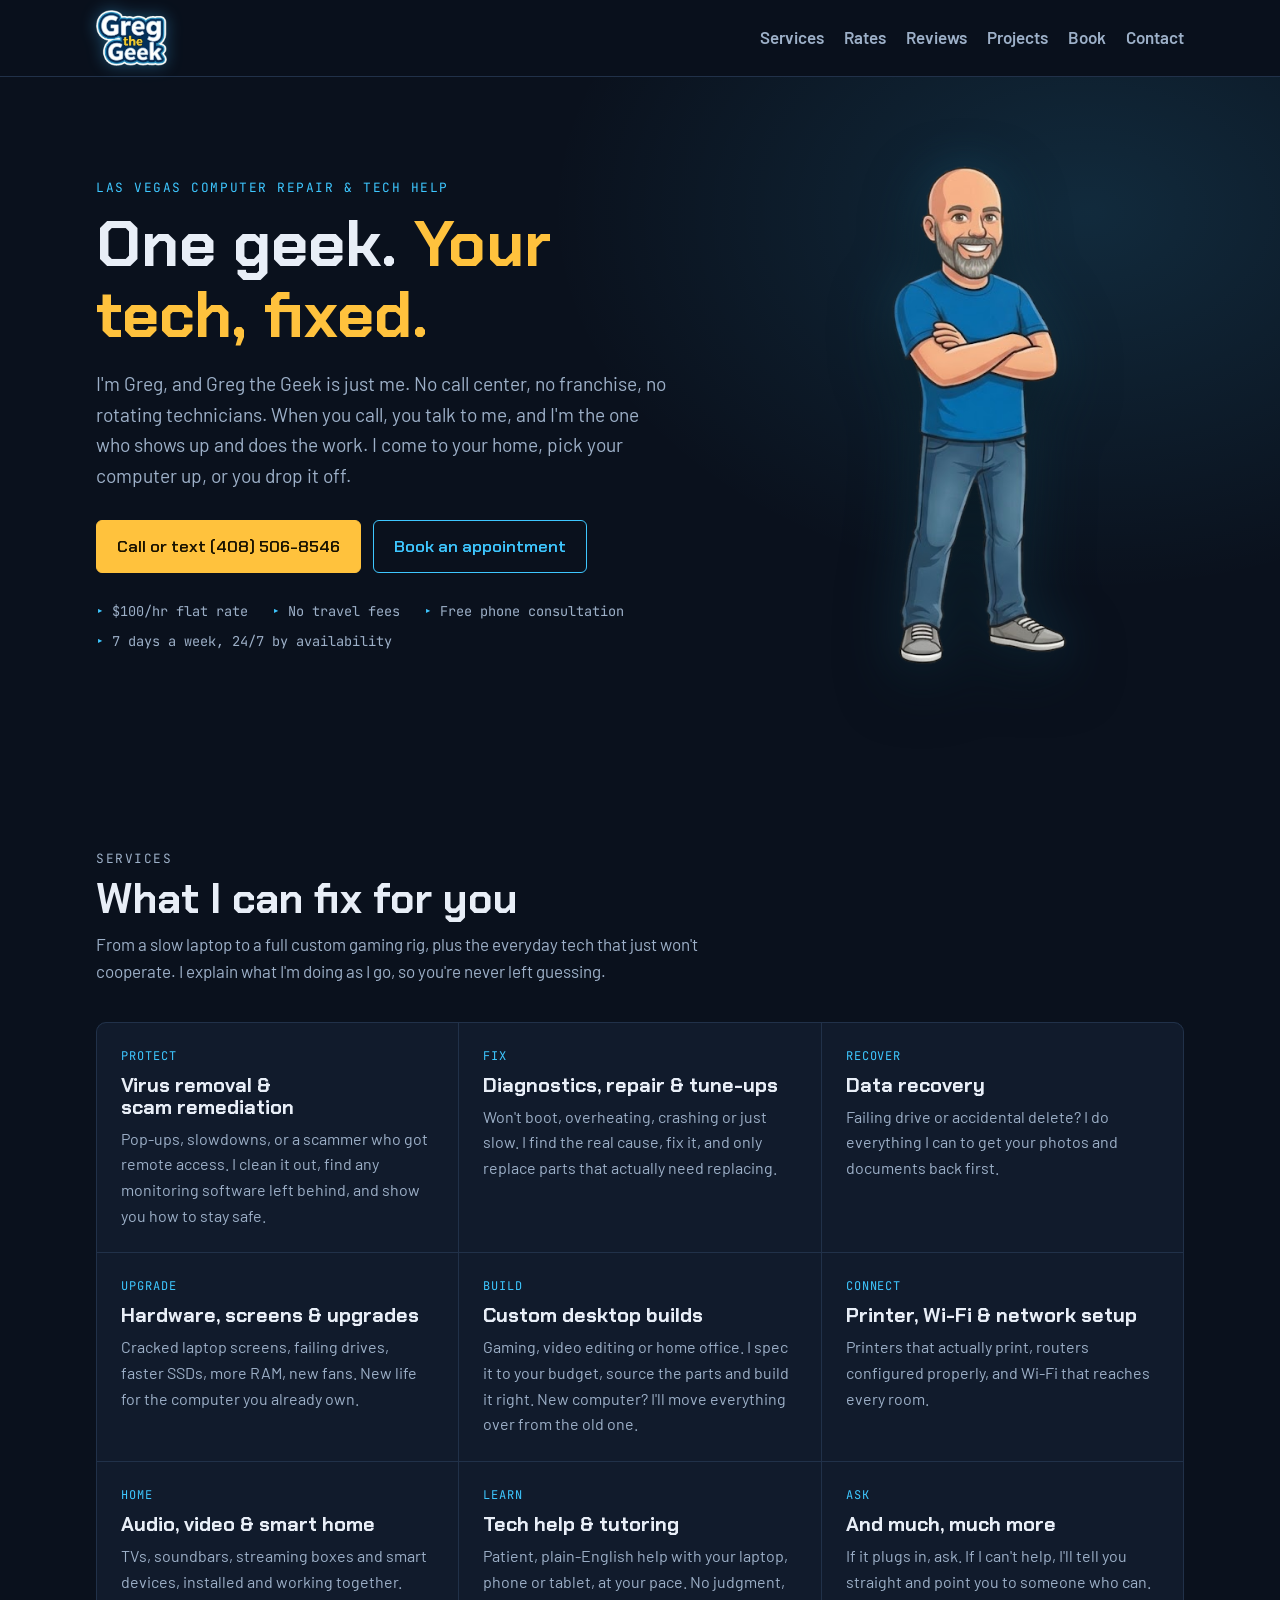
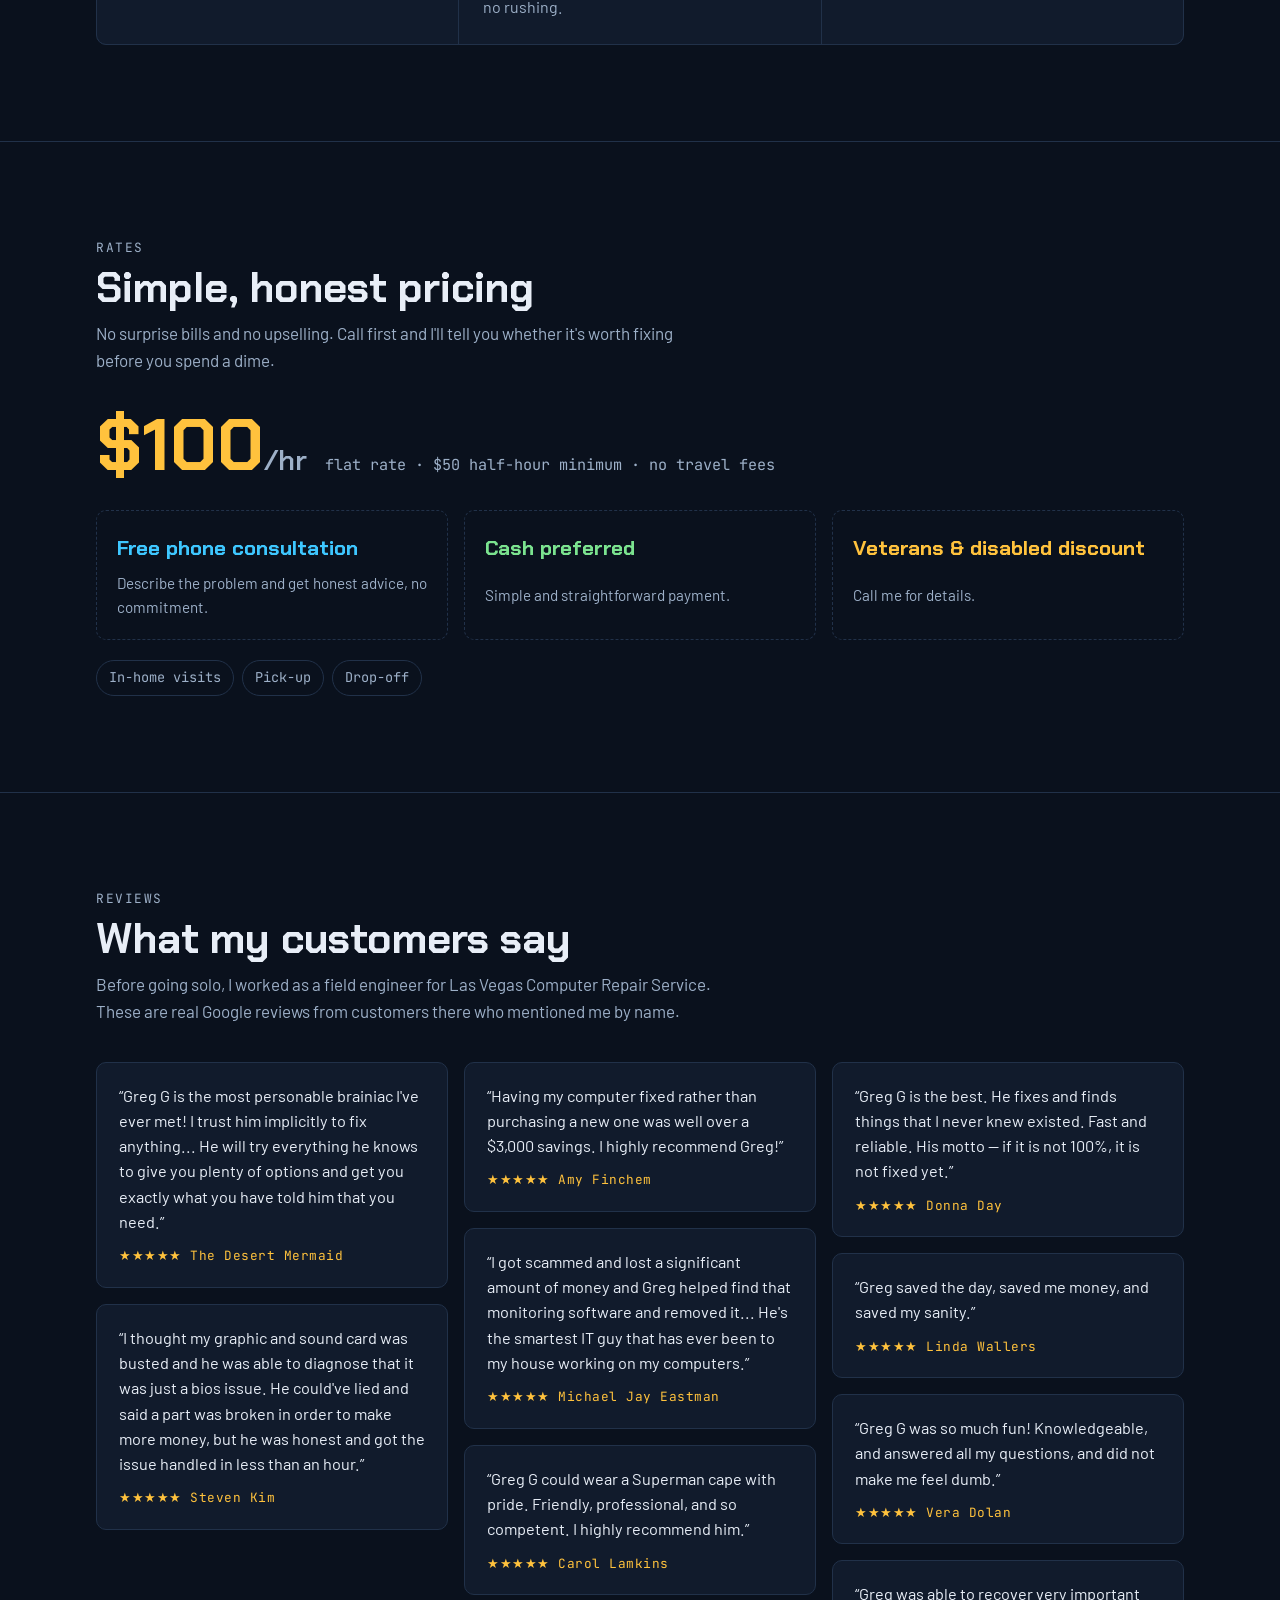
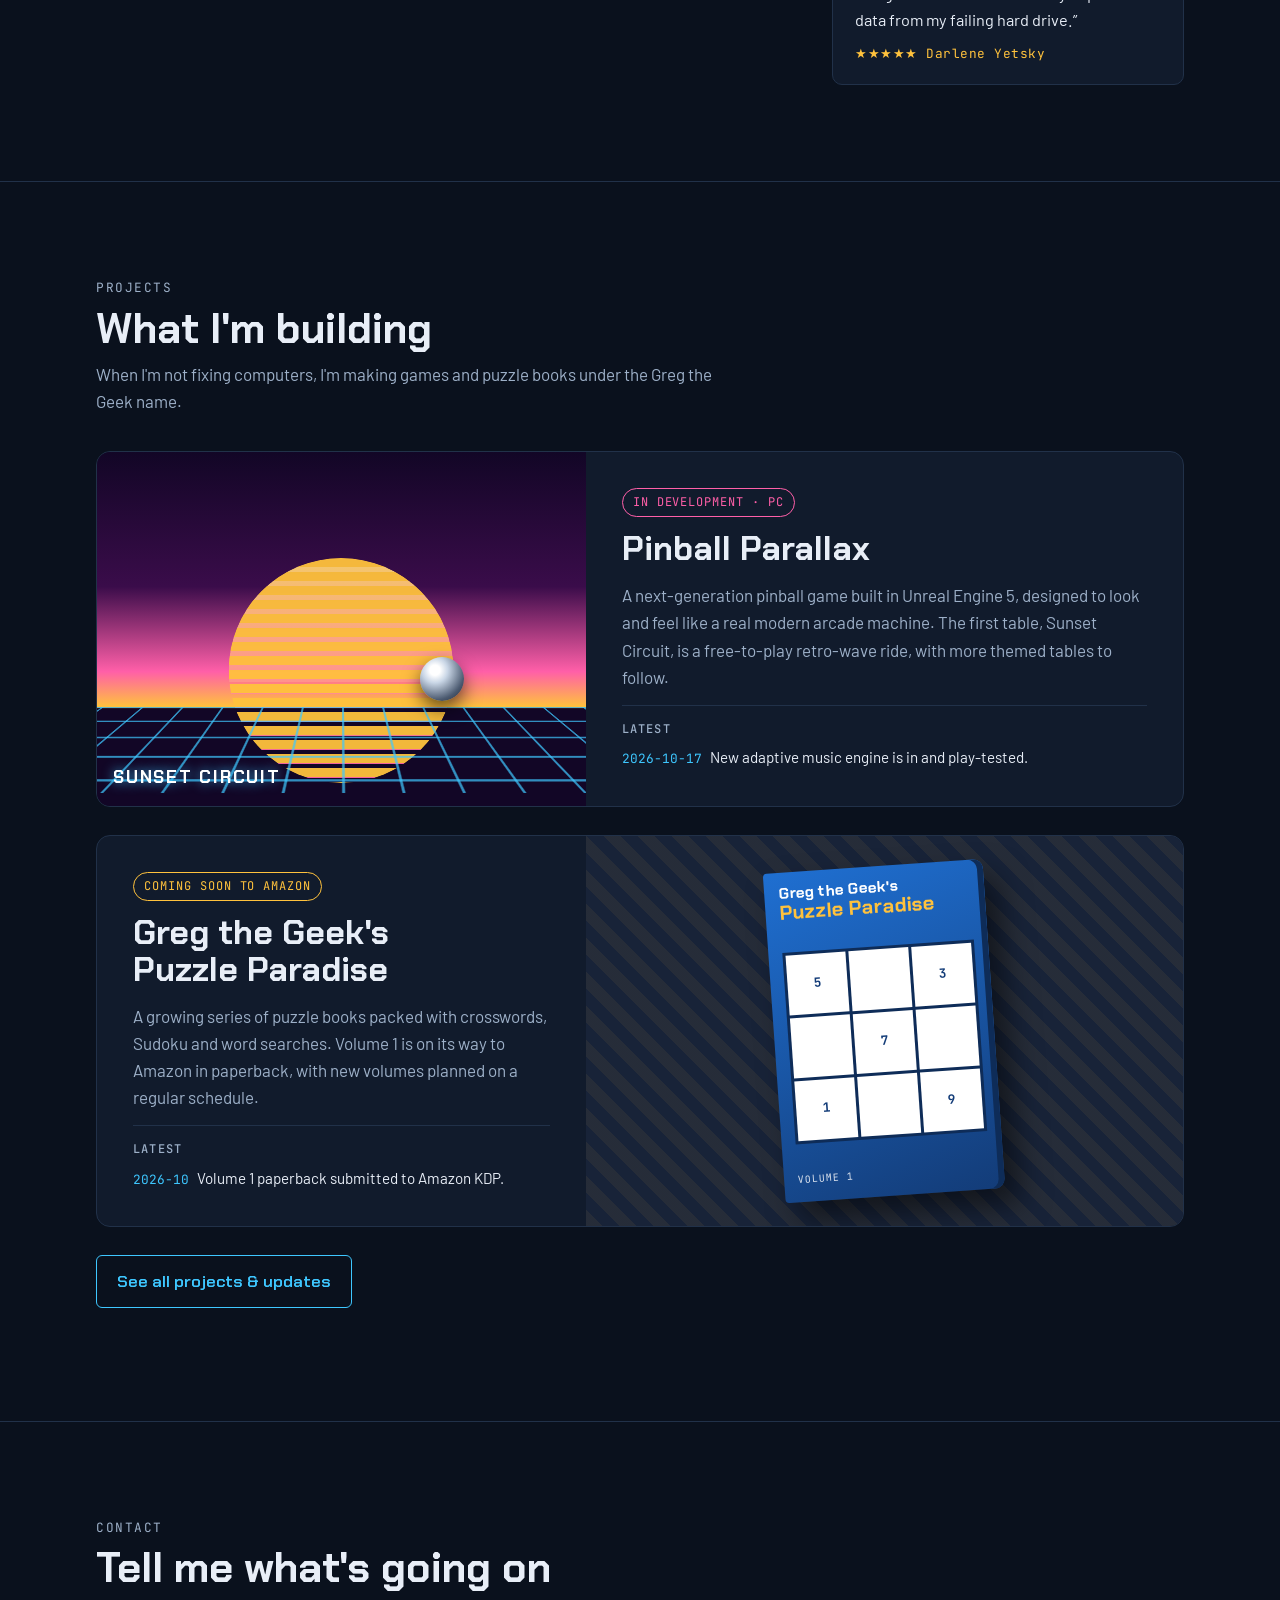
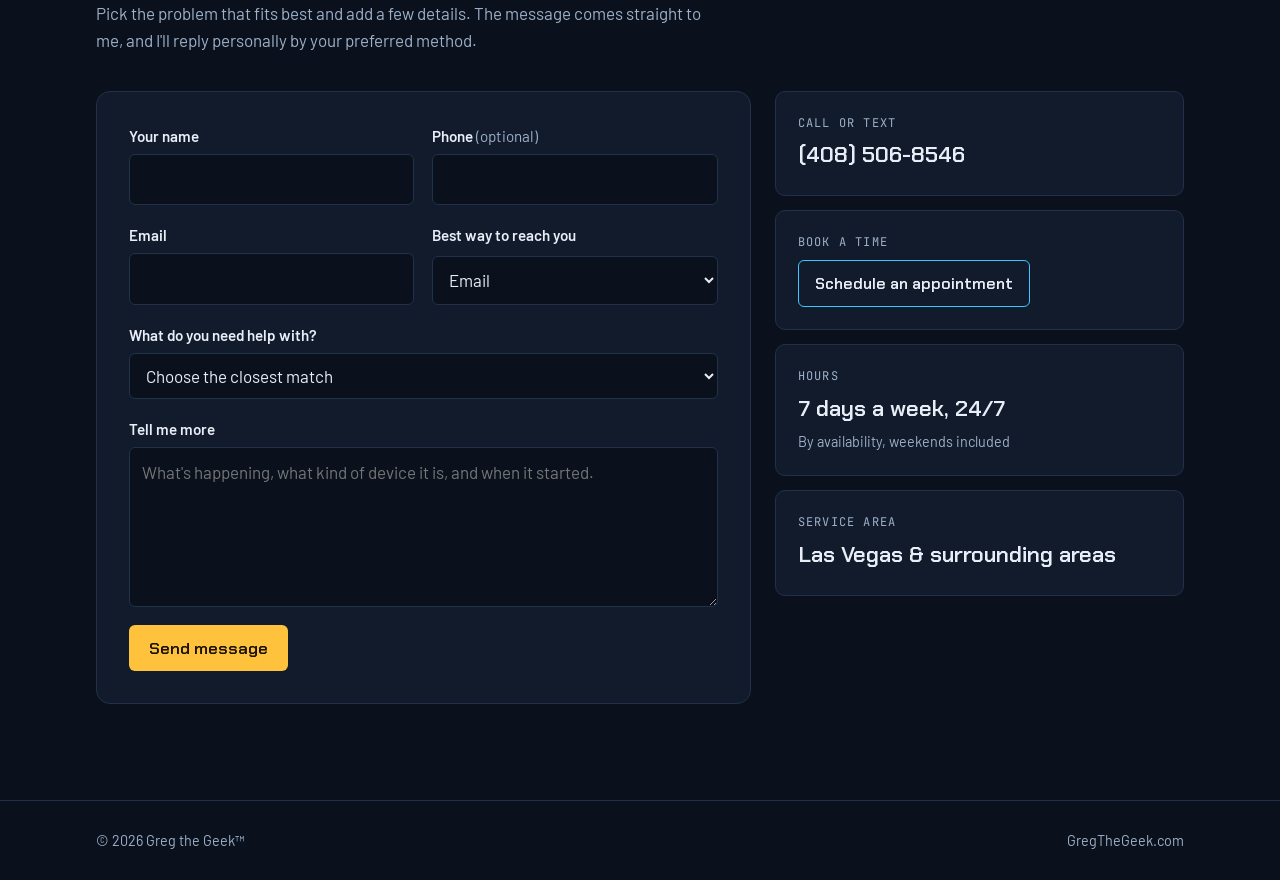
==== commit ebd936b5: "Add contact form and booking page; remove public email address; 24/7 hours Co-Authored-By: Claude Op" ====
--- a/index.html
+++ b/index.html
@@ -23,6 +23,7 @@
       <a href="#rates">Rates</a>
       <a href="#reviews">Reviews</a>
       <a href="projects.html">Projects</a>
+      <a href="book.html">Book</a>
       <a href="#contact">Contact</a>
     </nav>
   </div>
@@ -37,13 +38,13 @@
         <p class="lede">I'm Greg, and Greg the Geek is just me. No call center, no franchise, no rotating technicians. When you call, you talk to me, and I'm the one who shows up and does the work. I come to your home, pick your computer up, or you drop it off.</p>
         <div class="btn-row">
           <a class="btn primary" href="tel:+14085068546">Call or text (408) 506-8546</a>
-          <a class="btn" href="mailto:greg@gregthegeek.com">Email me</a>
+          <a class="btn" href="book.html" data-booking-link>Book an appointment</a>
         </div>
         <ul class="hero-facts">
           <li>$100/hr flat rate</li>
           <li>No travel fees</li>
           <li>Free phone consultation</li>
-          <li>Open 7 days, 8am–9pm</li>
+          <li>7 days a week, 24/7 by availability</li>
         </ul>
       </div>
       <img class="mascot-standing" src="assets/mascot.png" alt="Cartoon of Greg the Geek standing with his arms crossed" width="213" height="601">
@@ -130,14 +131,57 @@
     <div class="wrap">
       <div class="section-head">
         <p class="eyebrow">Contact</p>
-        <h2>Get in touch</h2>
-        <p>Calling or texting is the fastest way to reach me. I reply personally, usually within a few hours.</p>
-      </div>
-      <div class="contact">
-        <div class="contact-item"><span class="label">Call or text</span><a href="tel:+14085068546">(408) 506-8546</a></div>
-        <div class="contact-item"><span class="label">Email</span><a href="mailto:greg@gregthegeek.com">greg@gregthegeek.com</a></div>
-        <div class="contact-item"><span class="label">Hours</span><span class="value">Mon–Sun, 8am–9pm</span></div>
-        <div class="contact-item"><span class="label">Service area</span><span class="value">Las Vegas &amp; surrounding areas</span></div>
+        <h2>Tell me what's going on</h2>
+        <p>Pick the problem that fits best and add a few details. The message comes straight to me, and I'll reply personally by your preferred method.</p>
+      </div>
+      <div class="contact-layout">
+        <form id="contact-form" class="contact-form" novalidate>
+          <div class="field-row">
+            <div class="field"><label for="cf-name">Your name</label><input id="cf-name" name="name" type="text" autocomplete="name" required></div>
+            <div class="field"><label for="cf-phone">Phone <span class="opt">(optional)</span></label><input id="cf-phone" name="phone" type="tel" autocomplete="tel"></div>
+          </div>
+          <div class="field-row">
+            <div class="field"><label for="cf-email">Email</label><input id="cf-email" name="email" type="email" autocomplete="email" required></div>
+            <div class="field"><label for="cf-reply">Best way to reach you</label>
+              <select id="cf-reply" name="reply_by"><option>Call</option><option>Text</option><option selected>Email</option></select></div>
+          </div>
+          <div class="field"><label for="cf-issue">What do you need help with?</label>
+            <select id="cf-issue" name="issue" required>
+              <option value="" selected disabled>Choose the closest match</option>
+              <optgroup label="Problems">
+                <option>Computer is slow or freezing</option>
+                <option>Pop-ups, virus or suspected malware</option>
+                <option>I was scammed or someone had remote access</option>
+                <option>Computer won't turn on or won't start</option>
+                <option>Lost or deleted files (data recovery)</option>
+                <option>Cracked or broken laptop screen</option>
+                <option>Wi-Fi or internet problems</option>
+                <option>Printer won't print or connect</option>
+                <option>Email, password or account trouble</option>
+              </optgroup>
+              <optgroup label="Setup &amp; upgrades">
+                <option>New computer setup or moving my files</option>
+                <option>Phone or tablet help</option>
+                <option>TV, streaming or smart home setup</option>
+                <option>Custom PC build or upgrade</option>
+                <option>Tech lesson or tutoring</option>
+              </optgroup>
+              <option>Something else</option>
+            </select></div>
+          <div class="field"><label for="cf-message">Tell me more</label>
+            <textarea id="cf-message" name="message" rows="5" required placeholder="What's happening, what kind of device it is, and when it started."></textarea></div>
+          <input type="checkbox" name="botcheck" class="botcheck" tabindex="-1" autocomplete="off" aria-hidden="true">
+          <div class="form-actions">
+            <button class="btn primary" type="submit">Send message</button>
+            <p id="form-status" class="form-status" role="status" hidden></p>
+          </div>
+        </form>
+        <aside class="contact-side">
+          <div class="contact-item"><span class="label">Call or text</span><a href="tel:+14085068546">(408) 506-8546</a></div>
+          <div class="contact-item"><span class="label">Book a time</span><a class="btn" href="book.html" data-booking-link>Schedule an appointment</a></div>
+          <div class="contact-item"><span class="label">Hours</span><span class="value">7 days a week, 24/7</span><span class="small">By availability, weekends included</span></div>
+          <div class="contact-item"><span class="label">Service area</span><span class="value">Las Vegas &amp; surrounding areas</span></div>
+        </aside>
       </div>
     </div>
   </section>
@@ -152,5 +196,7 @@
 
 <script src="projects-data.js"></script>
 <script src="projects.js"></script>
+<script src="site-config.js"></script>
+<script src="contact.js"></script>
 </body>
 </html>
--- a/styles.css
+++ b/styles.css
@@ -214,3 +214,41 @@
 .mascot-standing { justify-self: center; height: clamp(300px, 42vw, 500px); width: auto; max-width: 100%; filter: drop-shadow(0 18px 30px rgba(0,0,0,.55)) drop-shadow(0 0 22px rgba(62,199,255,.18)); }
 @media (max-width: 760px) { .mascot-standing { height: 300px; order: -1; } }
 @media (max-width: 560px) { .nav { gap: 2px 14px; font-size: .95rem; } .brand img { height: 48px; } }
+
+/* ---------- Contact form ---------- */
+.contact-layout { display: grid; grid-template-columns: minmax(0, 1.6fr) minmax(0, 1fr); gap: 24px; align-items: start; }
+.contact-form { background: var(--bg-raised); border: 1px solid var(--line); border-radius: 14px; padding: clamp(20px, 3vw, 32px); display: grid; gap: 18px; min-width: 0; }
+.field-row { display: grid; grid-template-columns: repeat(2, minmax(0, 1fr)); gap: 18px; }
+.field { display: grid; gap: 6px; min-width: 0; }
+.field label { font-weight: 600; font-size: .95rem; }
+.field .opt { color: var(--fg-dim); font-weight: 400; }
+.field input, .field select, .field textarea {
+  width: 100%; font: inherit; color: var(--fg); background: var(--bg);
+  border: 1px solid var(--line); border-radius: 6px; padding: 11px 12px;
+}
+.field textarea { resize: vertical; min-height: 120px; }
+.field input:focus, .field select:focus, .field textarea:focus { outline: 2px solid var(--cyan); outline-offset: 1px; border-color: transparent; }
+.field select optgroup { color: var(--fg-dim); }
+.botcheck { position: absolute; left: -9999px; }
+.form-actions { display: flex; flex-wrap: wrap; align-items: center; gap: 14px; }
+.form-actions .btn { border: 0; cursor: pointer; }
+.form-actions .btn:disabled { opacity: .6; cursor: wait; }
+.form-status { margin: 0; font-size: .95rem; }
+.form-status.ok { color: var(--green); }
+.form-status.error { color: var(--magenta); }
+.contact-side { display: grid; gap: 14px; }
+.contact-side .btn { justify-self: start; font-size: 1rem; padding: 10px 16px; margin-top: 4px; }
+.contact-item .small { color: var(--fg-dim); font-size: .9rem; }
+
+/* ---------- Booking ---------- */
+.booking-embed { border: 1px solid var(--line); border-radius: 14px; background: var(--bg-raised); overflow: hidden; }
+.booking-embed.live { background: #fff; }
+.booking-embed iframe { display: block; width: 100%; height: 820px; border: 0; }
+.booking-fallback { padding: clamp(24px, 4vw, 44px); display: grid; gap: 12px; }
+.booking-fallback h2 { font-size: clamp(1.5rem, 3vw, 2rem); }
+.booking-fallback p { margin: 0 0 8px; color: var(--fg-dim); }
+
+@media (max-width: 760px) {
+  .contact-layout, .field-row { grid-template-columns: minmax(0, 1fr); }
+  .booking-embed iframe { height: 900px; }
+}
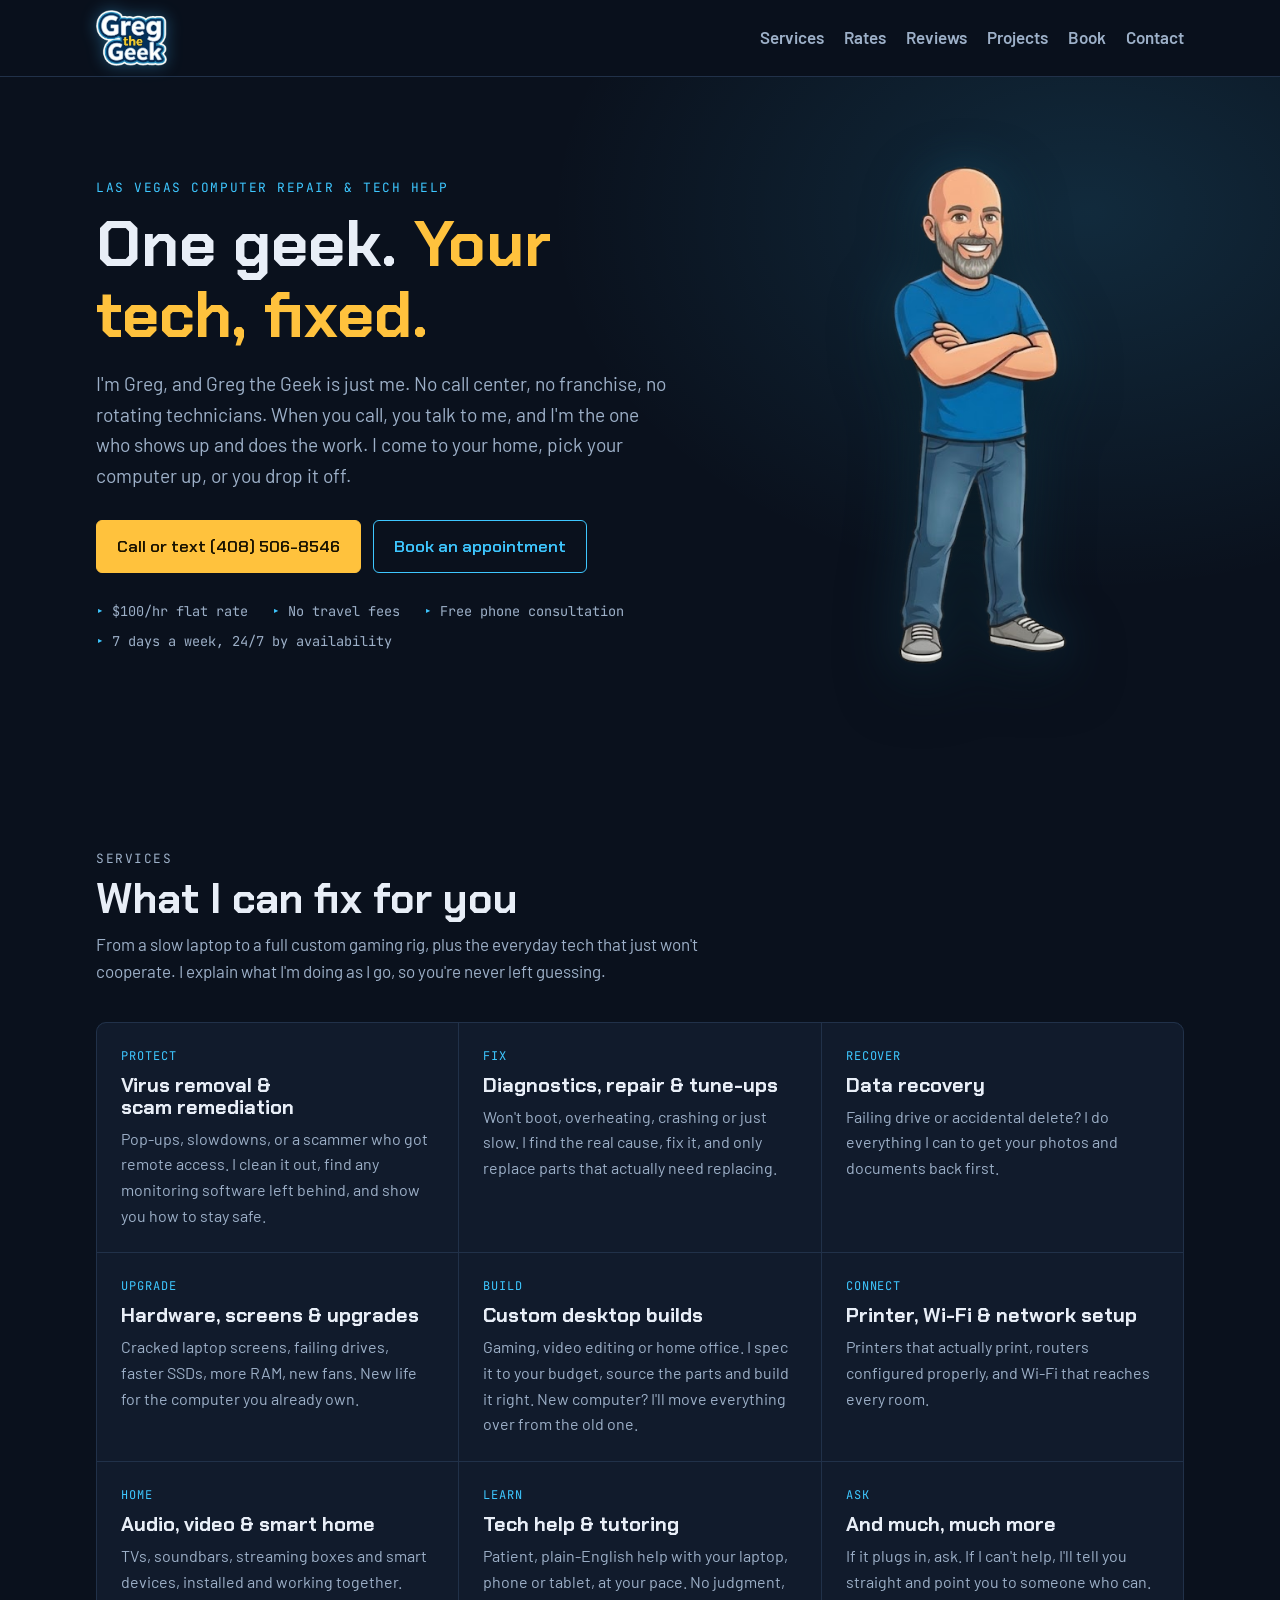
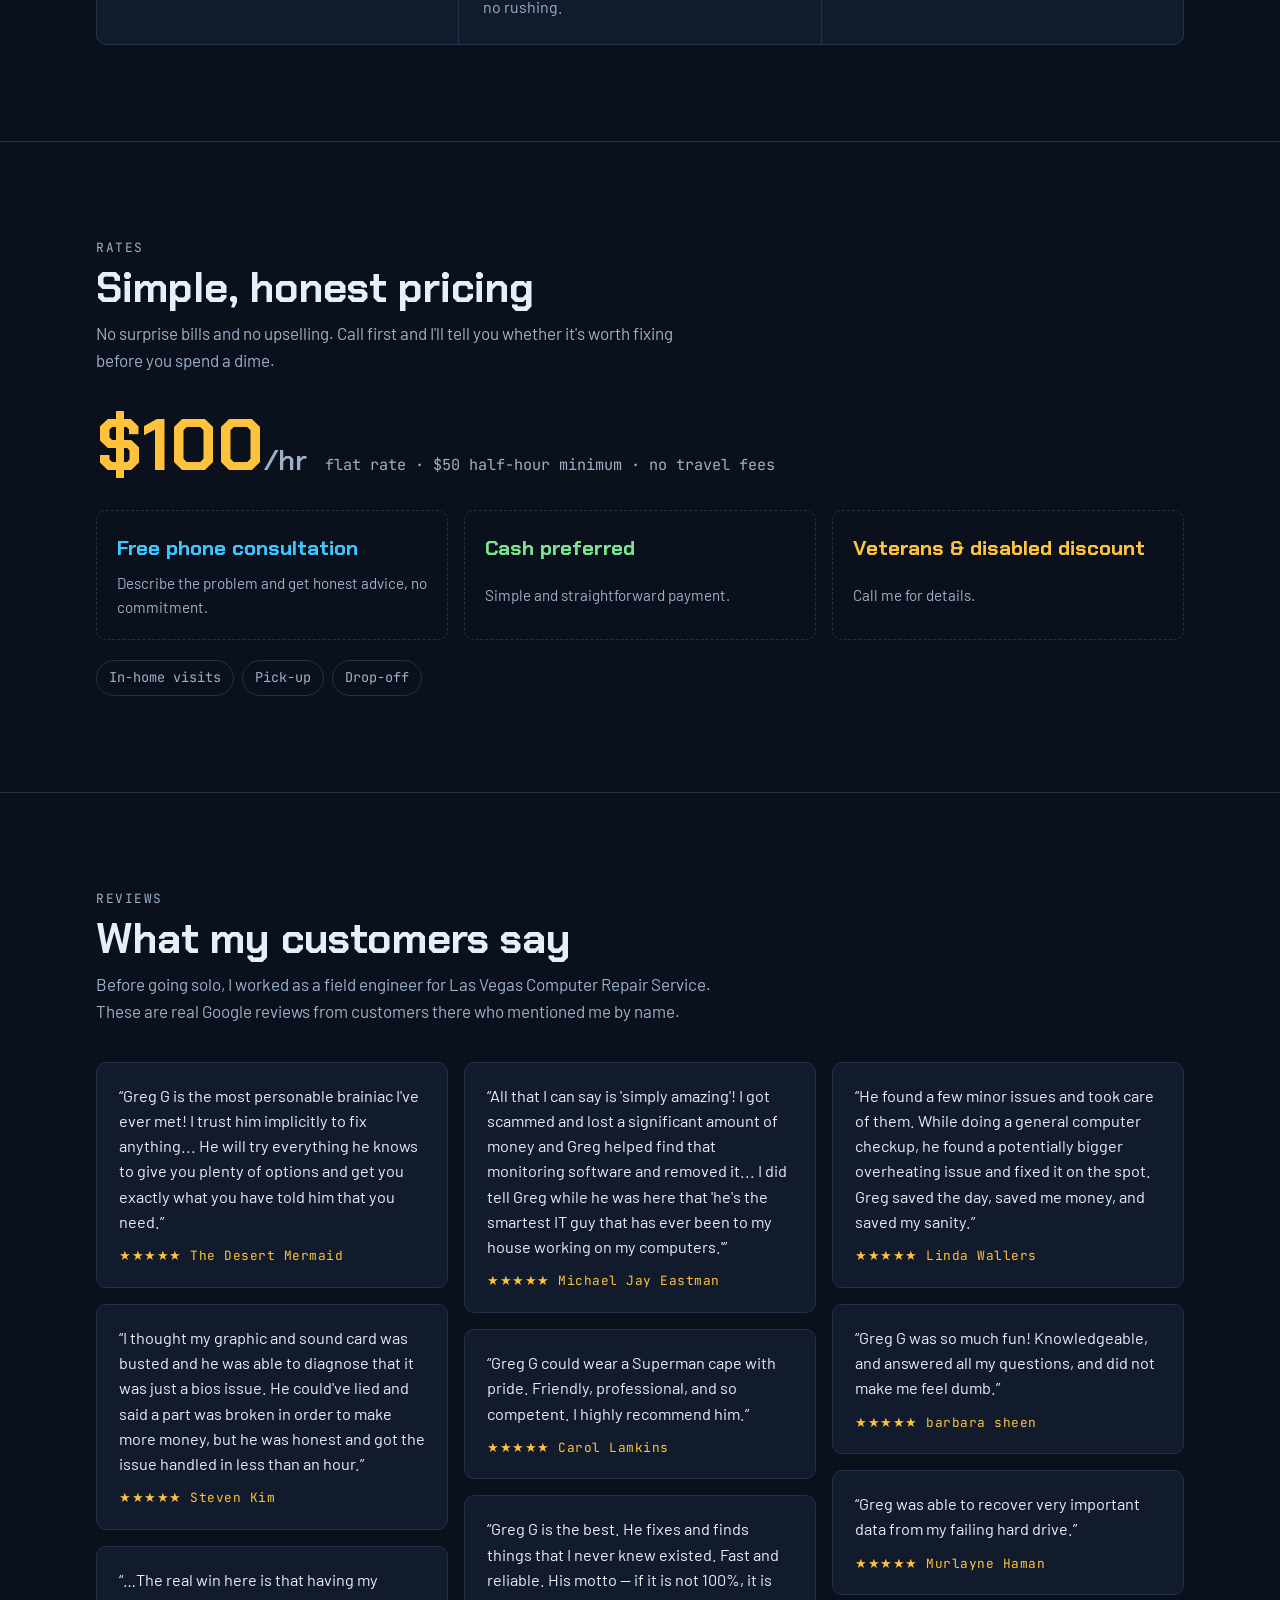
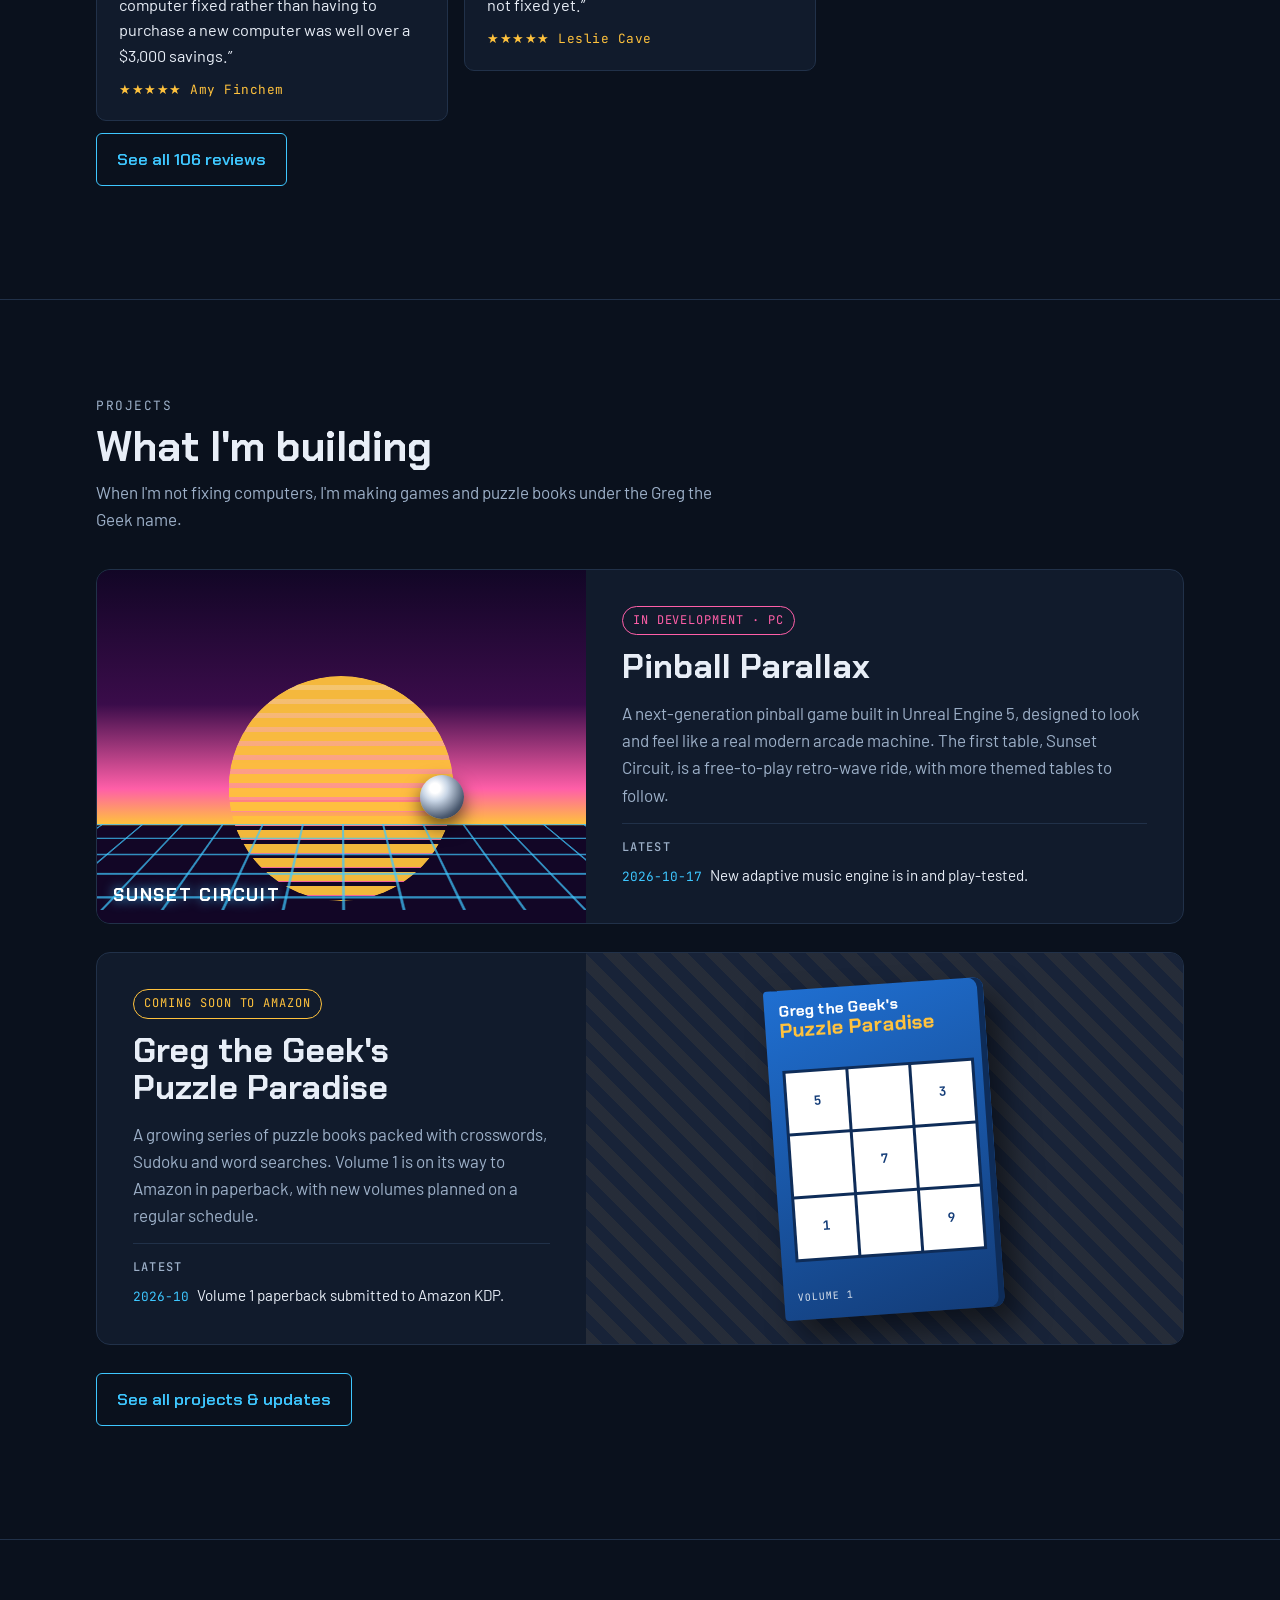
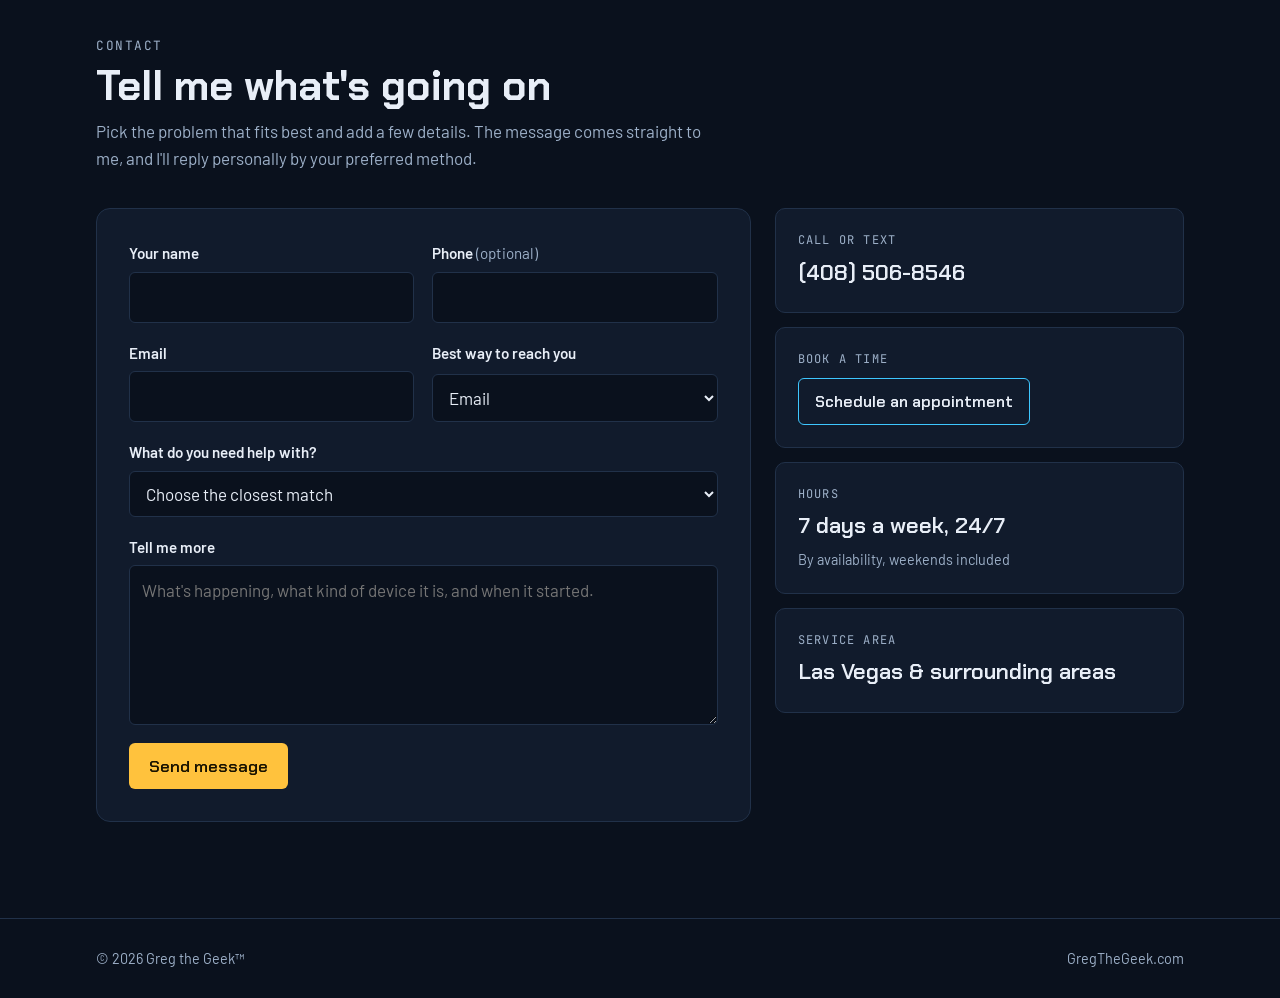
==== commit 824f19ce: "Add full reviews page from testimonial packet; fix review attributions on home page Co-Authored-By: " ====
--- a/index.html
+++ b/index.html
@@ -104,14 +104,15 @@
       <div class="reviews">
         <figure class="review"><blockquote>&ldquo;Greg G is the most personable brainiac I&#x27;ve ever met! I trust him implicitly to fix anything... He will try everything he knows to give you plenty of options and get you exactly what you have told him that you need.&rdquo;</blockquote><figcaption>The Desert Mermaid</figcaption></figure>
         <figure class="review"><blockquote>&ldquo;I thought my graphic and sound card was busted and he was able to diagnose that it was just a bios issue. He could&#x27;ve lied and said a part was broken in order to make more money, but he was honest and got the issue handled in less than an hour.&rdquo;</blockquote><figcaption>Steven Kim</figcaption></figure>
-        <figure class="review"><blockquote>&ldquo;Having my computer fixed rather than purchasing a new one was well over a $3,000 savings. I highly recommend Greg!&rdquo;</blockquote><figcaption>Amy Finchem</figcaption></figure>
-        <figure class="review"><blockquote>&ldquo;I got scammed and lost a significant amount of money and Greg helped find that monitoring software and removed it... He&#x27;s the smartest IT guy that has ever been to my house working on my computers.&rdquo;</blockquote><figcaption>Michael Jay Eastman</figcaption></figure>
+        <figure class="review"><blockquote>&ldquo;…The real win here is that having my computer fixed rather than having to purchase a new computer was well over a $3,000 savings.&rdquo;</blockquote><figcaption>Amy Finchem</figcaption></figure>
+        <figure class="review"><blockquote>&ldquo;All that I can say is &#x27;simply amazing&#x27;! I got scammed and lost a significant amount of money and Greg helped find that monitoring software and removed it... I did tell Greg while he was here that &#x27;he&#x27;s the smartest IT guy that has ever been to my house working on my computers.&#x27;&rdquo;</blockquote><figcaption>Michael Jay Eastman</figcaption></figure>
         <figure class="review"><blockquote>&ldquo;Greg G could wear a Superman cape with pride. Friendly, professional, and so competent. I highly recommend him.&rdquo;</blockquote><figcaption>Carol Lamkins</figcaption></figure>
-        <figure class="review"><blockquote>&ldquo;Greg G is the best. He fixes and finds things that I never knew existed. Fast and reliable. His motto — if it is not 100%, it is not fixed yet.&rdquo;</blockquote><figcaption>Donna Day</figcaption></figure>
-        <figure class="review"><blockquote>&ldquo;Greg saved the day, saved me money, and saved my sanity.&rdquo;</blockquote><figcaption>Linda Wallers</figcaption></figure>
-        <figure class="review"><blockquote>&ldquo;Greg G was so much fun! Knowledgeable, and answered all my questions, and did not make me feel dumb.&rdquo;</blockquote><figcaption>Vera Dolan</figcaption></figure>
-        <figure class="review"><blockquote>&ldquo;Greg was able to recover very important data from my failing hard drive.&rdquo;</blockquote><figcaption>Darlene Yetsky</figcaption></figure>
-      </div>
+        <figure class="review"><blockquote>&ldquo;Greg G is the best. He fixes and finds things that I never knew existed. Fast and reliable. His motto — if it is not 100%, it is not fixed yet.&rdquo;</blockquote><figcaption>Leslie Cave</figcaption></figure>
+        <figure class="review"><blockquote>&ldquo;He found a few minor issues and took care of them. While doing a general computer checkup, he found a potentially bigger overheating issue and fixed it on the spot. Greg saved the day, saved me money, and saved my sanity.&rdquo;</blockquote><figcaption>Linda Wallers</figcaption></figure>
+        <figure class="review"><blockquote>&ldquo;Greg G was so much fun! Knowledgeable, and answered all my questions, and did not make me feel dumb.&rdquo;</blockquote><figcaption>barbara sheen</figcaption></figure>
+        <figure class="review"><blockquote>&ldquo;Greg was able to recover very important data from my failing hard drive.&rdquo;</blockquote><figcaption>Murlayne Haman</figcaption></figure>
+      </div>
+      <p style="margin-top:12px"><a class="btn" href="reviews.html">See all 106 reviews</a></p>
     </div>
   </section>
 
--- a/styles.css
+++ b/styles.css
@@ -252,3 +252,4 @@
   .contact-layout, .field-row { grid-template-columns: minmax(0, 1fr); }
   .booking-embed iframe { height: 900px; }
 }
+.review .guide { color: var(--fg-dim); margin-left: 6px; font-size: .72rem; letter-spacing: .06em; text-transform: uppercase; }
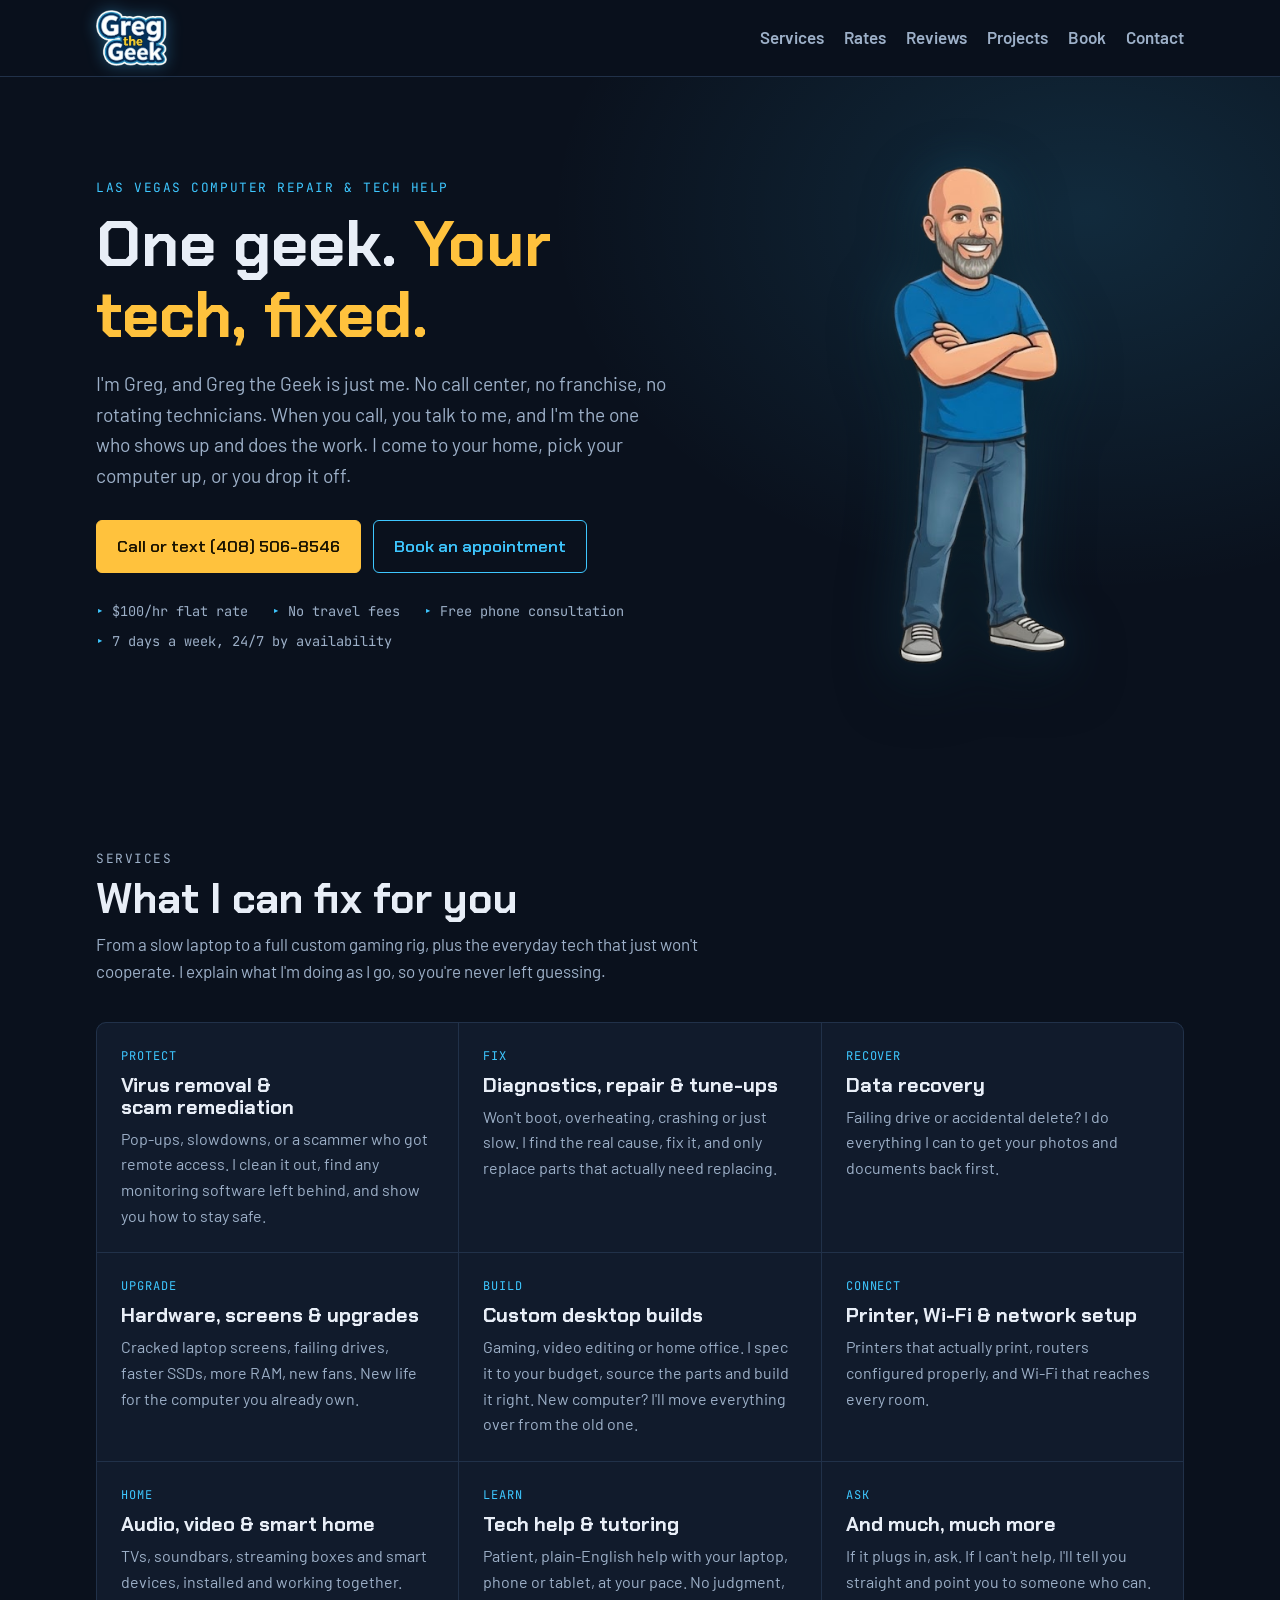
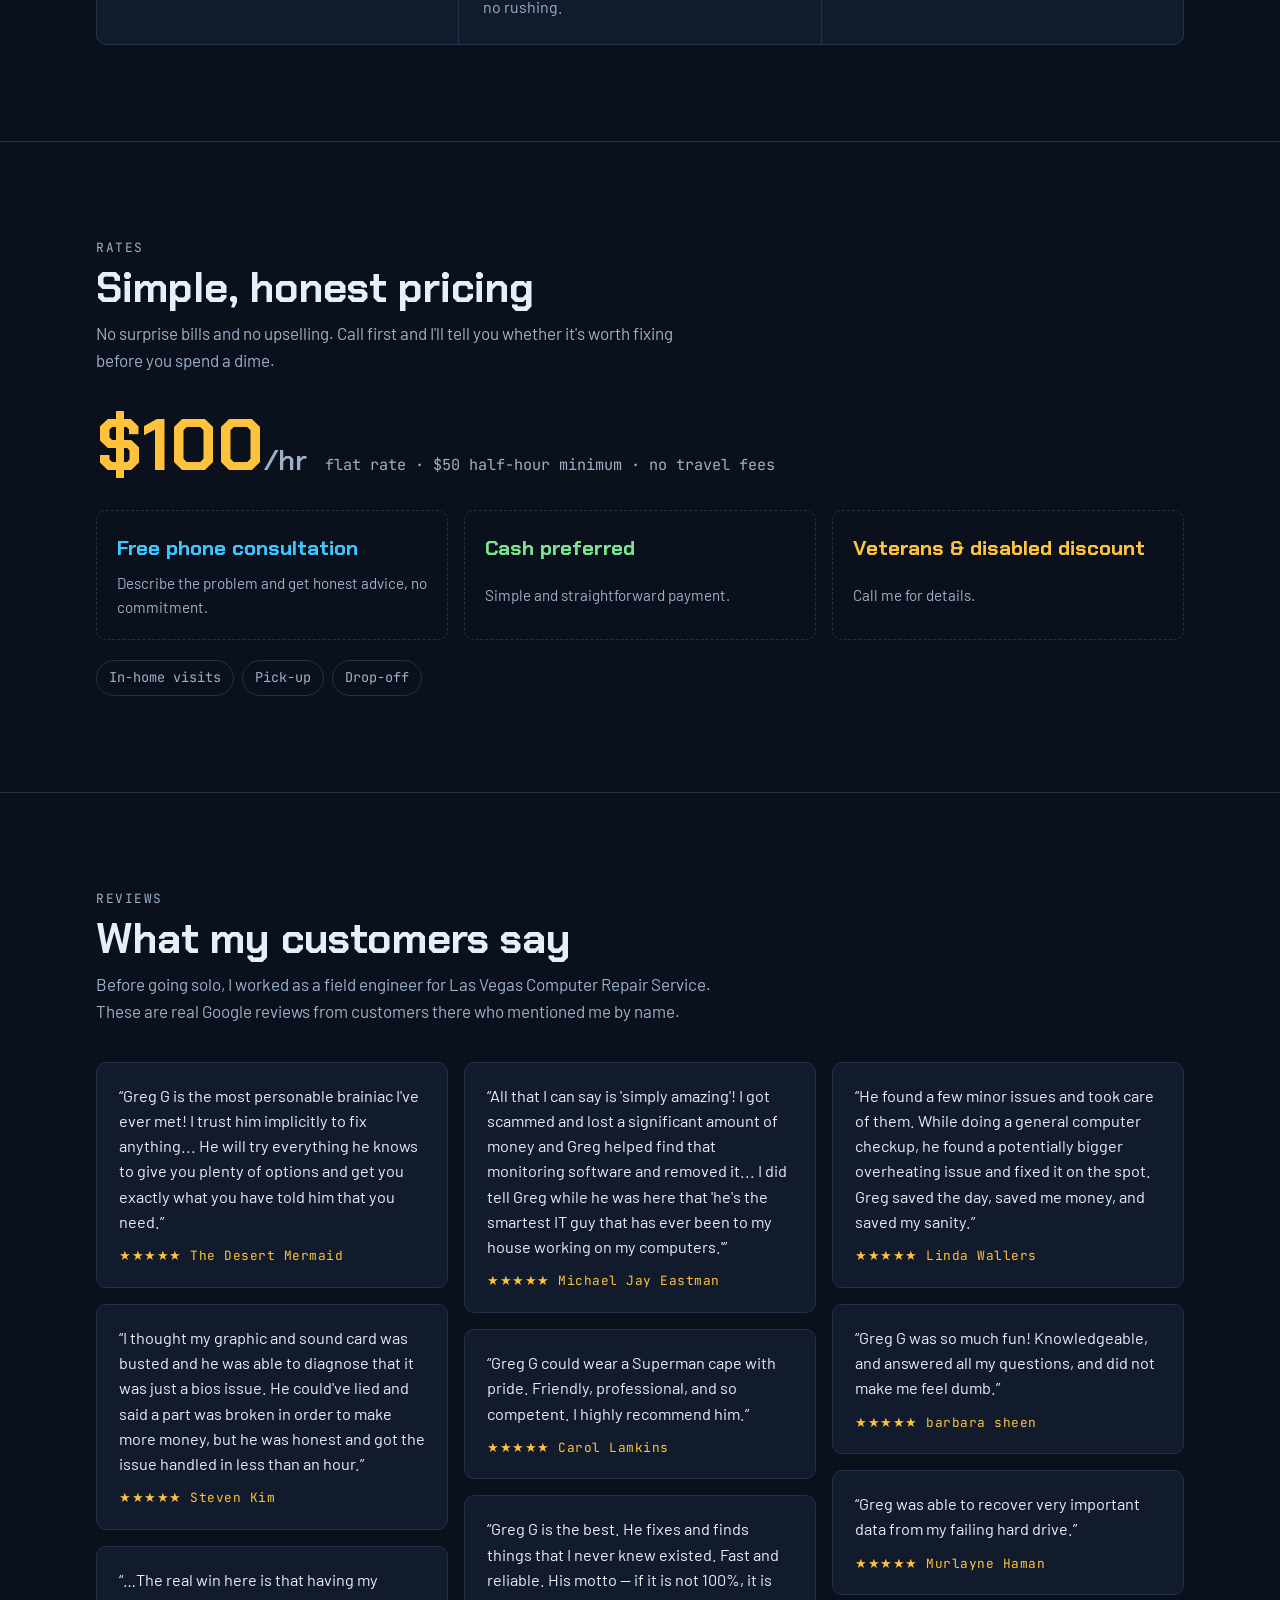
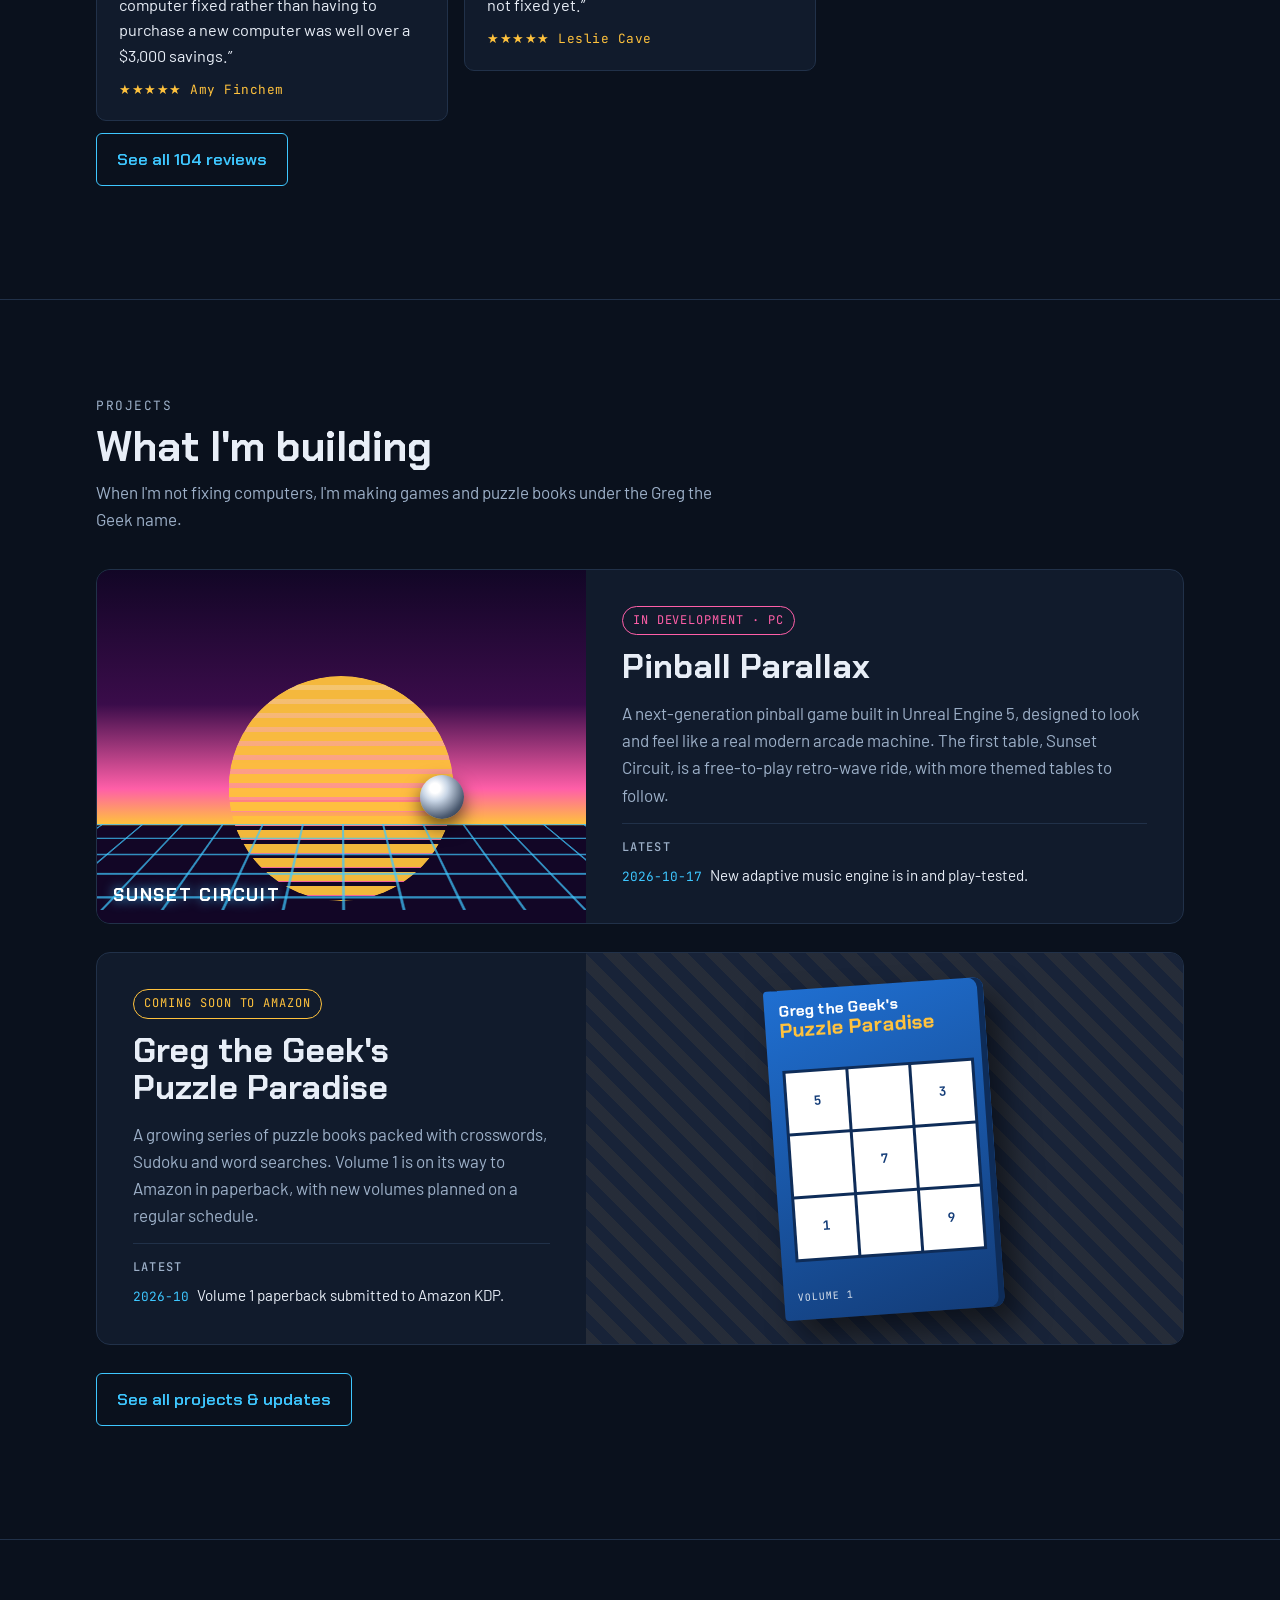
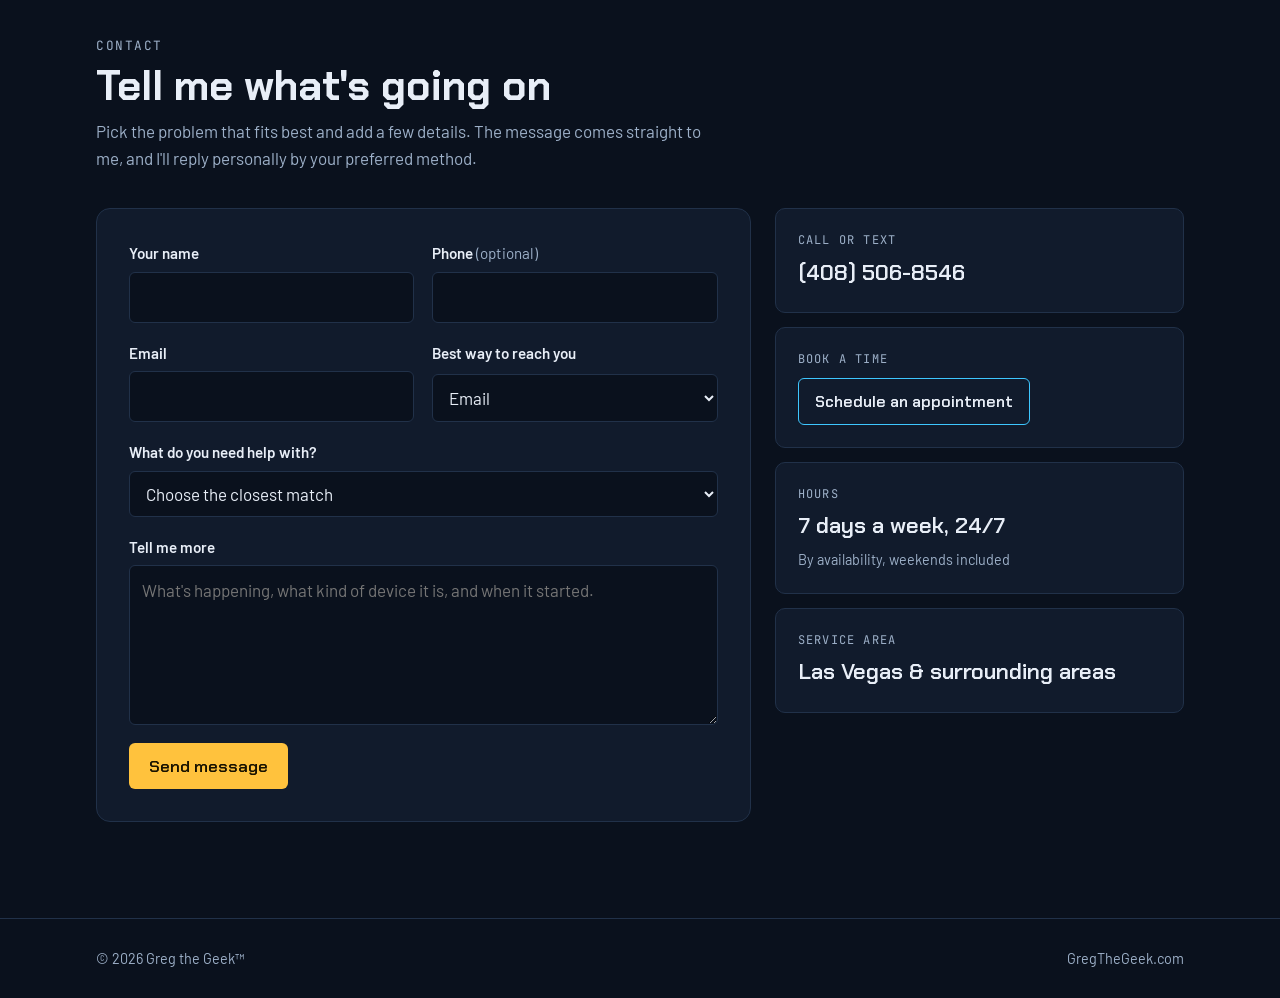
==== commit c10e28ca: "Remove reviews that mention Karl's Technology Co-Authored-By: Claude Opus 5.5 <noreply@anthropic.com" ====
--- a/index.html
+++ b/index.html
@@ -112,7 +112,7 @@
         <figure class="review"><blockquote>&ldquo;Greg G was so much fun! Knowledgeable, and answered all my questions, and did not make me feel dumb.&rdquo;</blockquote><figcaption>barbara sheen</figcaption></figure>
         <figure class="review"><blockquote>&ldquo;Greg was able to recover very important data from my failing hard drive.&rdquo;</blockquote><figcaption>Murlayne Haman</figcaption></figure>
       </div>
-      <p style="margin-top:12px"><a class="btn" href="reviews.html">See all 106 reviews</a></p>
+      <p style="margin-top:12px"><a class="btn" href="reviews.html">See all 104 reviews</a></p>
     </div>
   </section>
 
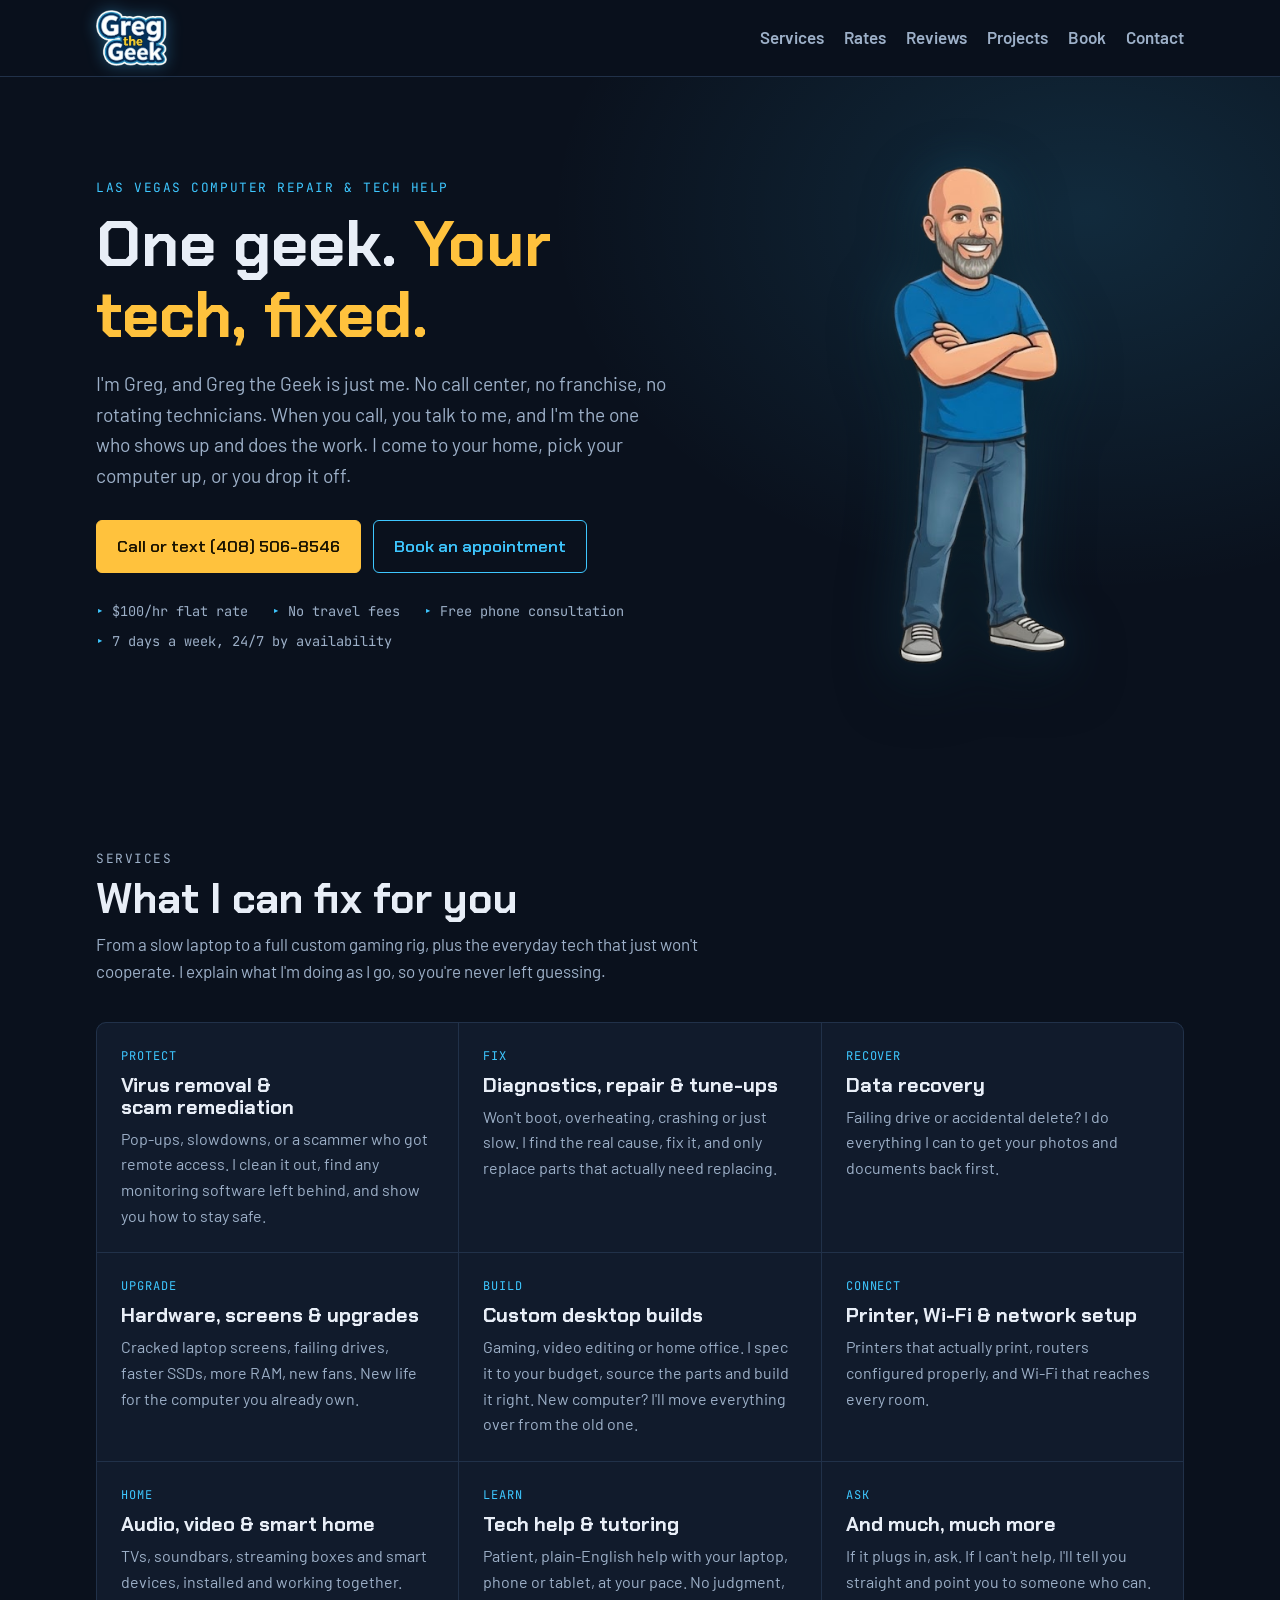
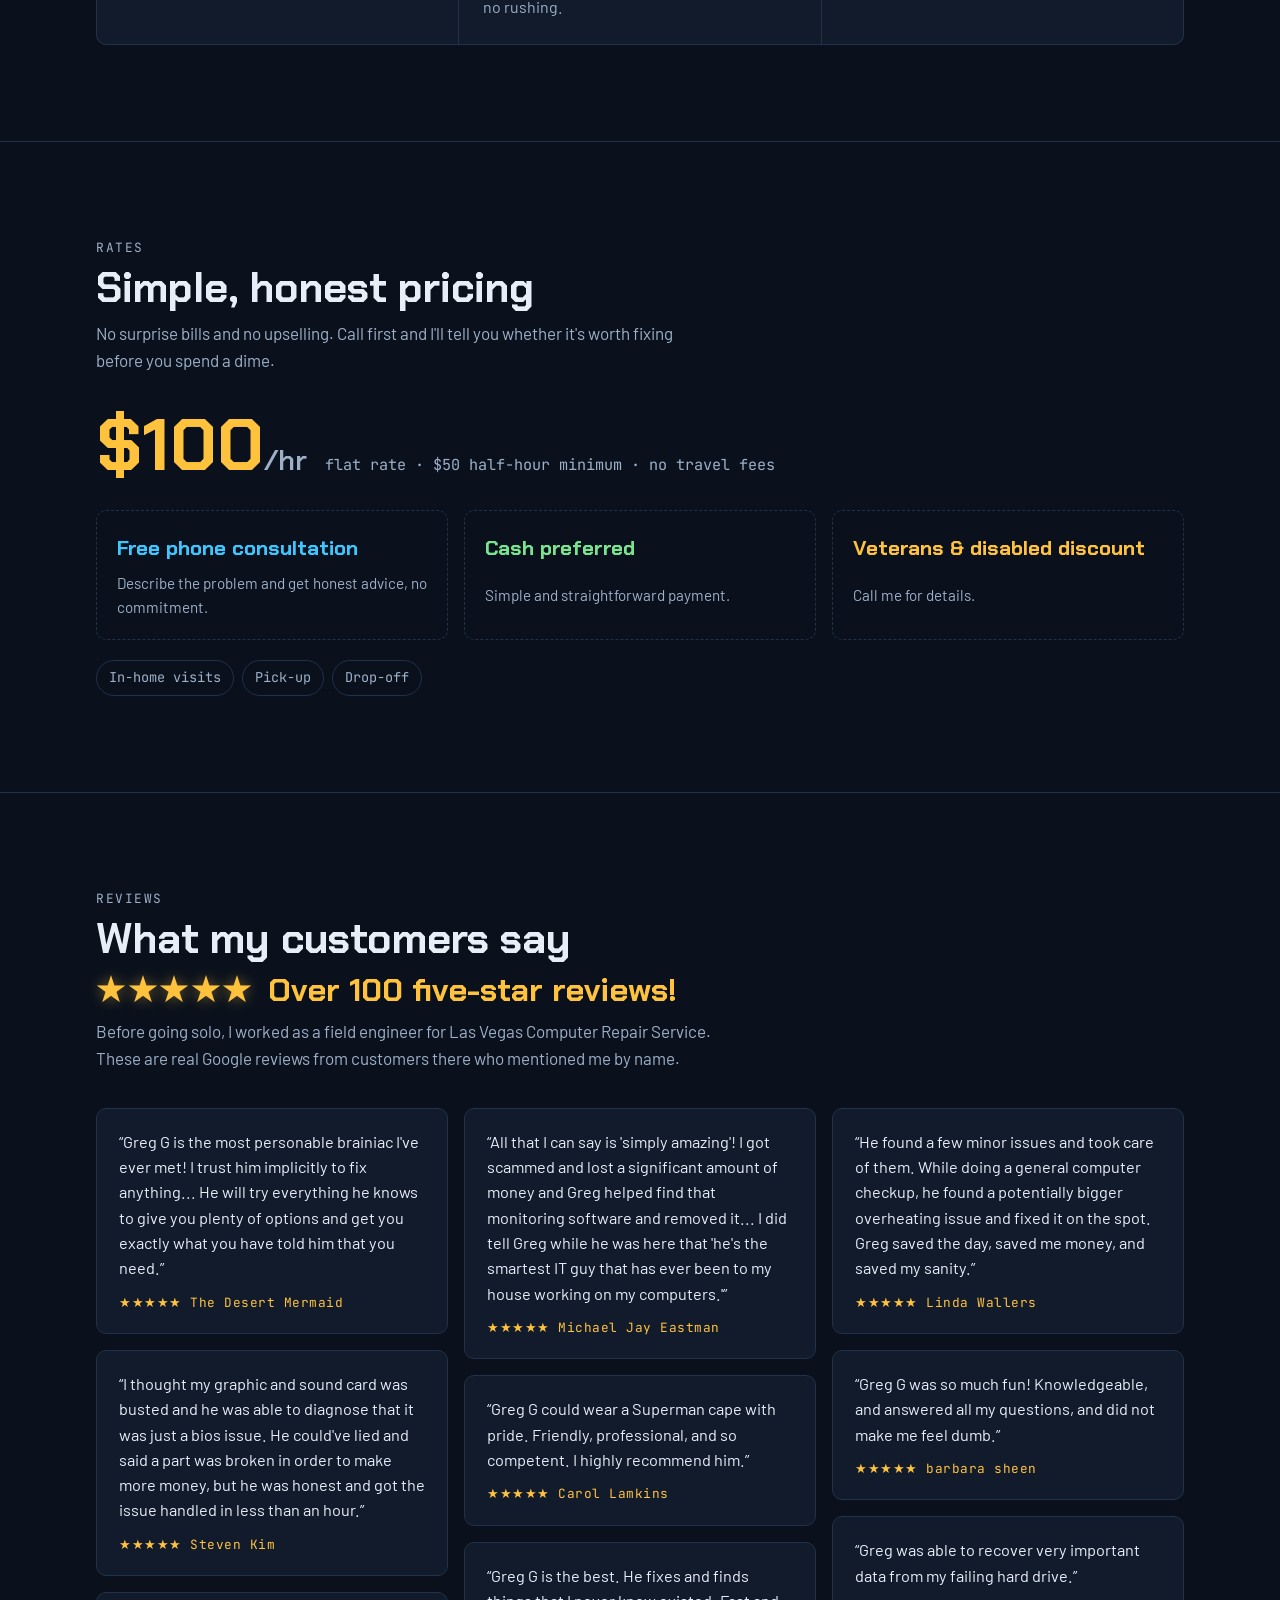
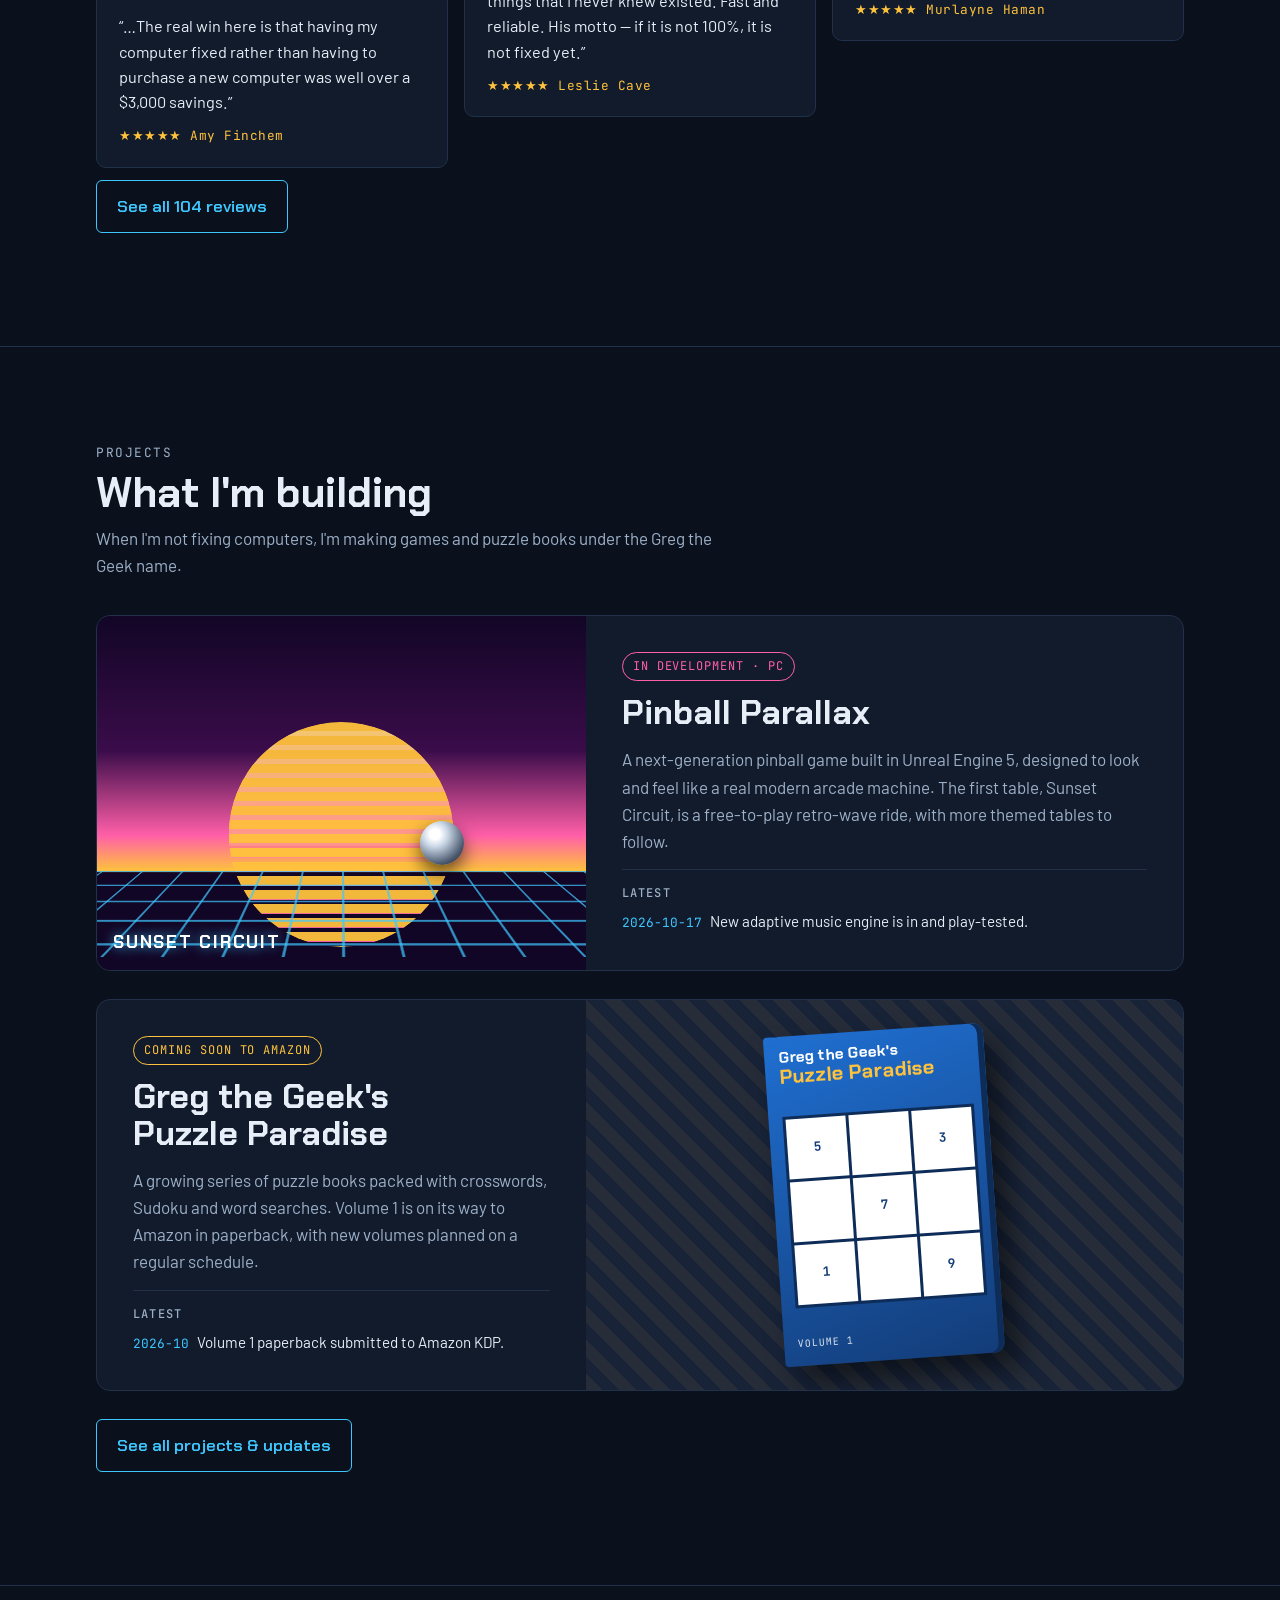
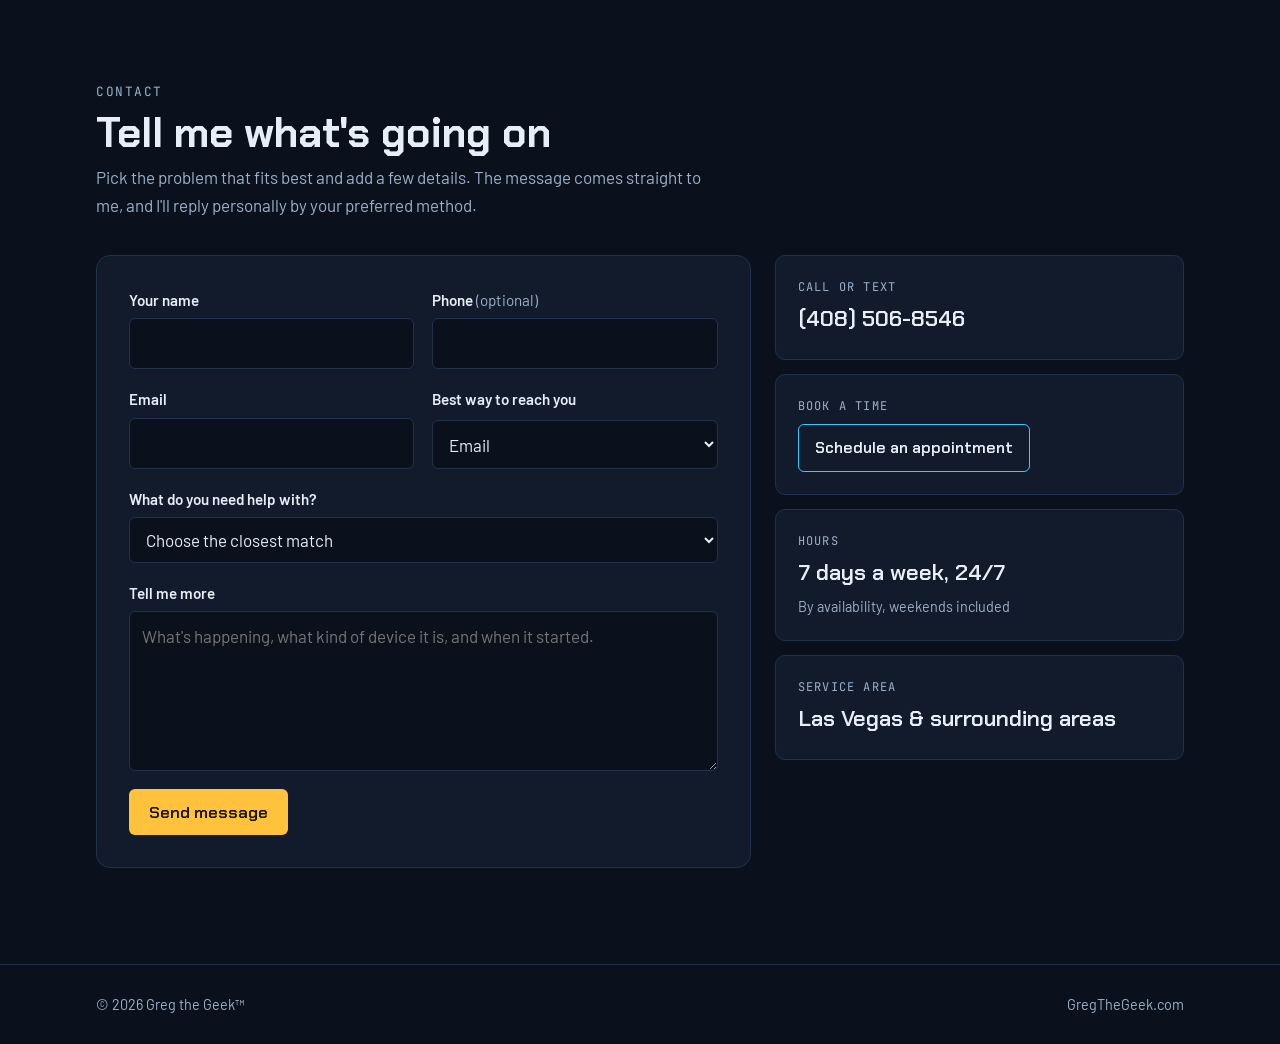
==== commit d053fe78: "Highlight over 100 five-star reviews Co-Authored-By: Claude Opus 5.5 <noreply@anthropic.com> Claude-" ====
--- a/index.html
+++ b/index.html
@@ -99,6 +99,7 @@
       <div class="section-head">
         <p class="eyebrow">Reviews</p>
         <h2>What my customers say</h2>
+        <p class="review-badge"><span class="stars" aria-hidden="true">★★★★★</span> Over 100 five-star reviews!</p>
         <p>Before going solo, I worked as a field engineer for Las Vegas Computer Repair Service. These are real Google reviews from customers there who mentioned me by name.</p>
       </div>
       <div class="reviews">
--- a/styles.css
+++ b/styles.css
@@ -253,3 +253,7 @@
   .booking-embed iframe { height: 900px; }
 }
 .review .guide { color: var(--fg-dim); margin-left: 6px; font-size: .72rem; letter-spacing: .06em; text-transform: uppercase; }
+
+.review-badge { margin: 4px 0 6px; display: flex; flex-wrap: wrap; align-items: center; gap: 4px 14px; font-family: var(--font-display); font-weight: 700; font-size: clamp(1.4rem, 3.2vw, 2rem); color: var(--amber); line-height: 1.2; }
+.review-badge .stars { letter-spacing: .08em; text-shadow: 0 0 14px rgba(255,194,61,.45); }
+.section-head .review-badge, .page-intro .review-badge { color: var(--amber); }
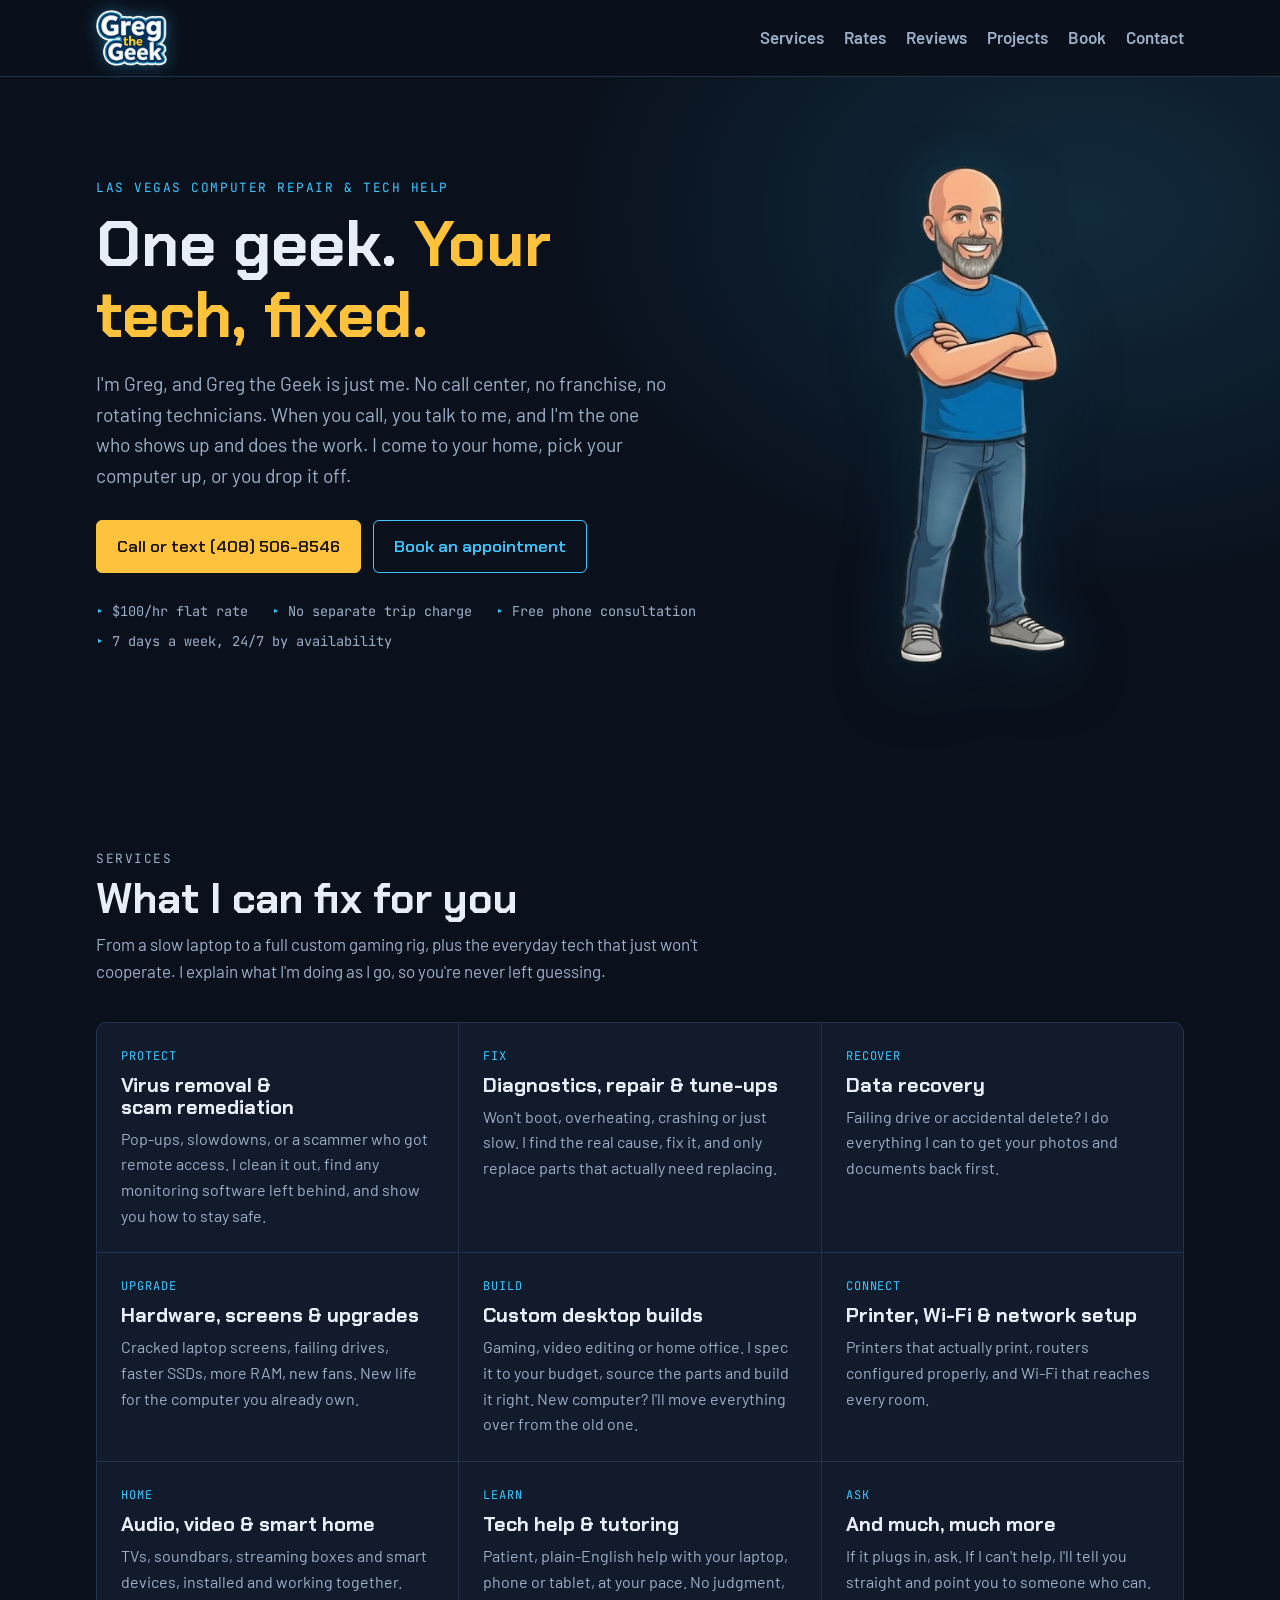
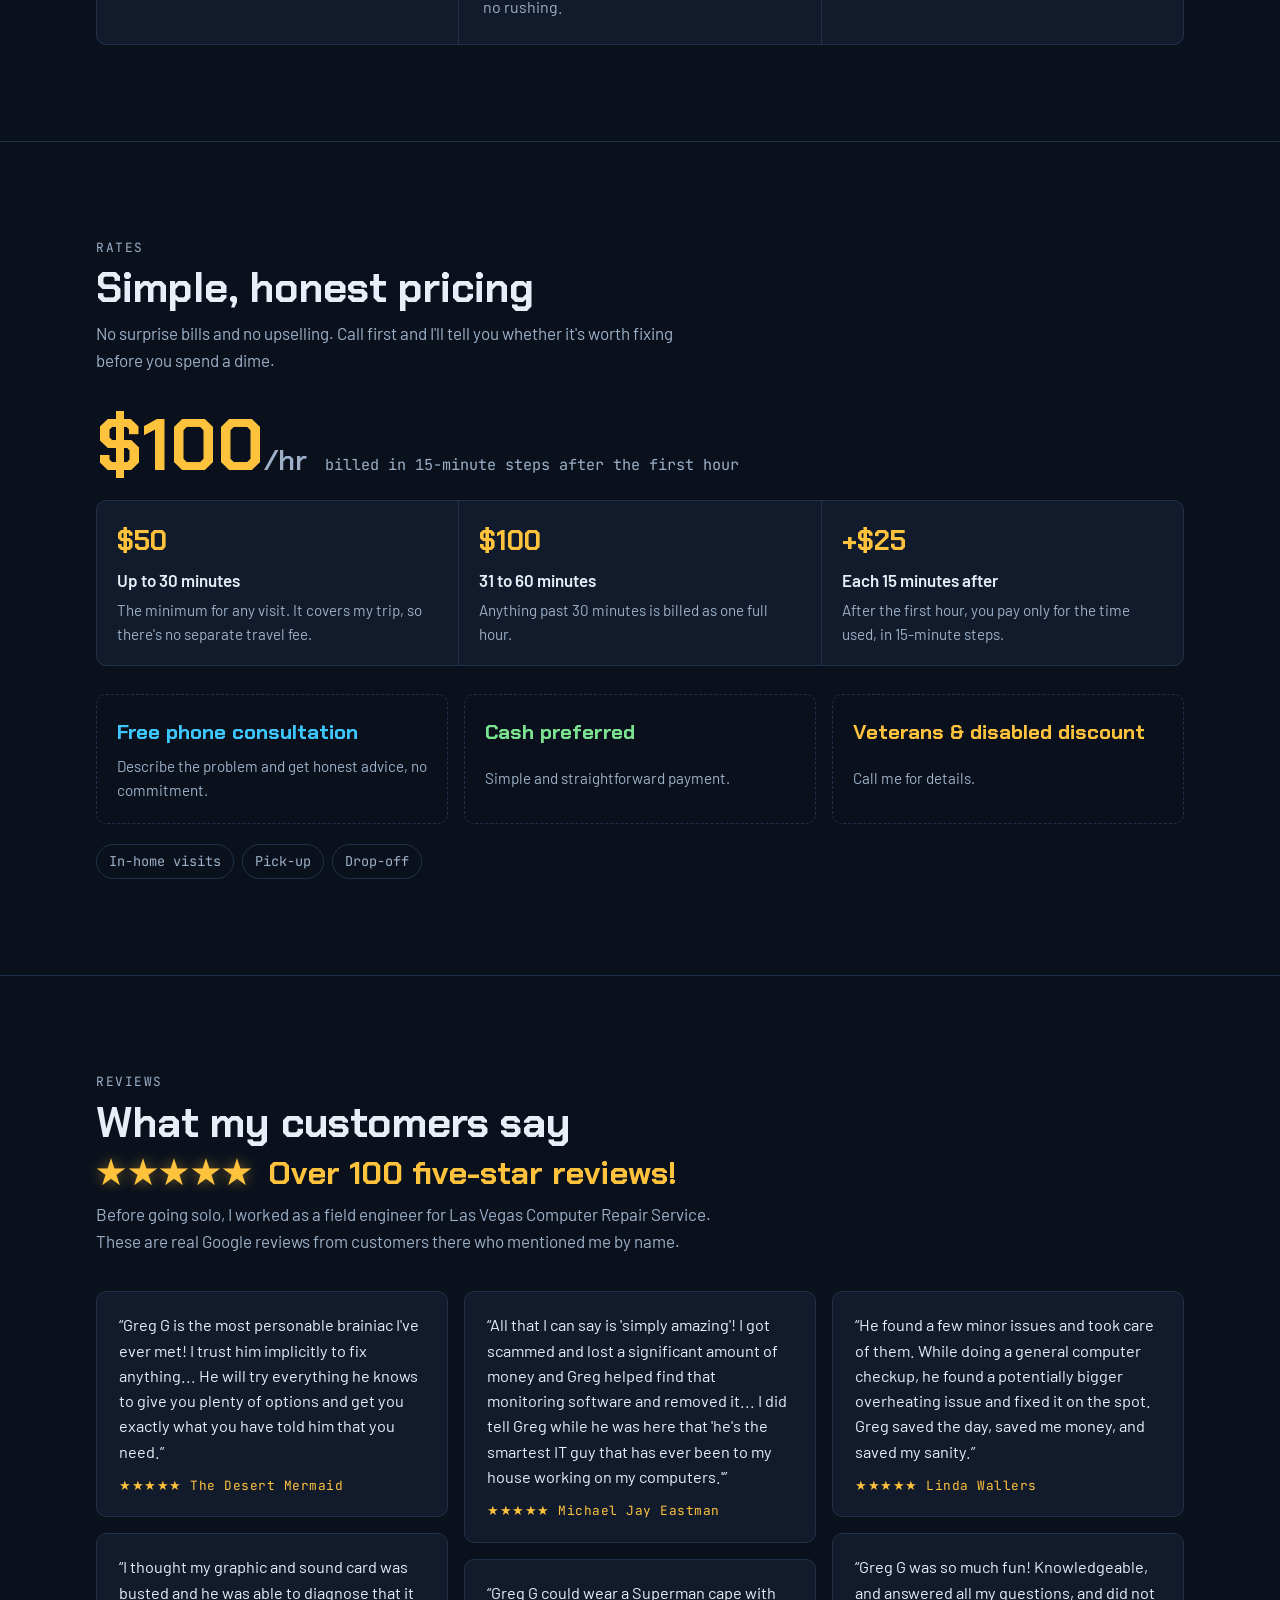
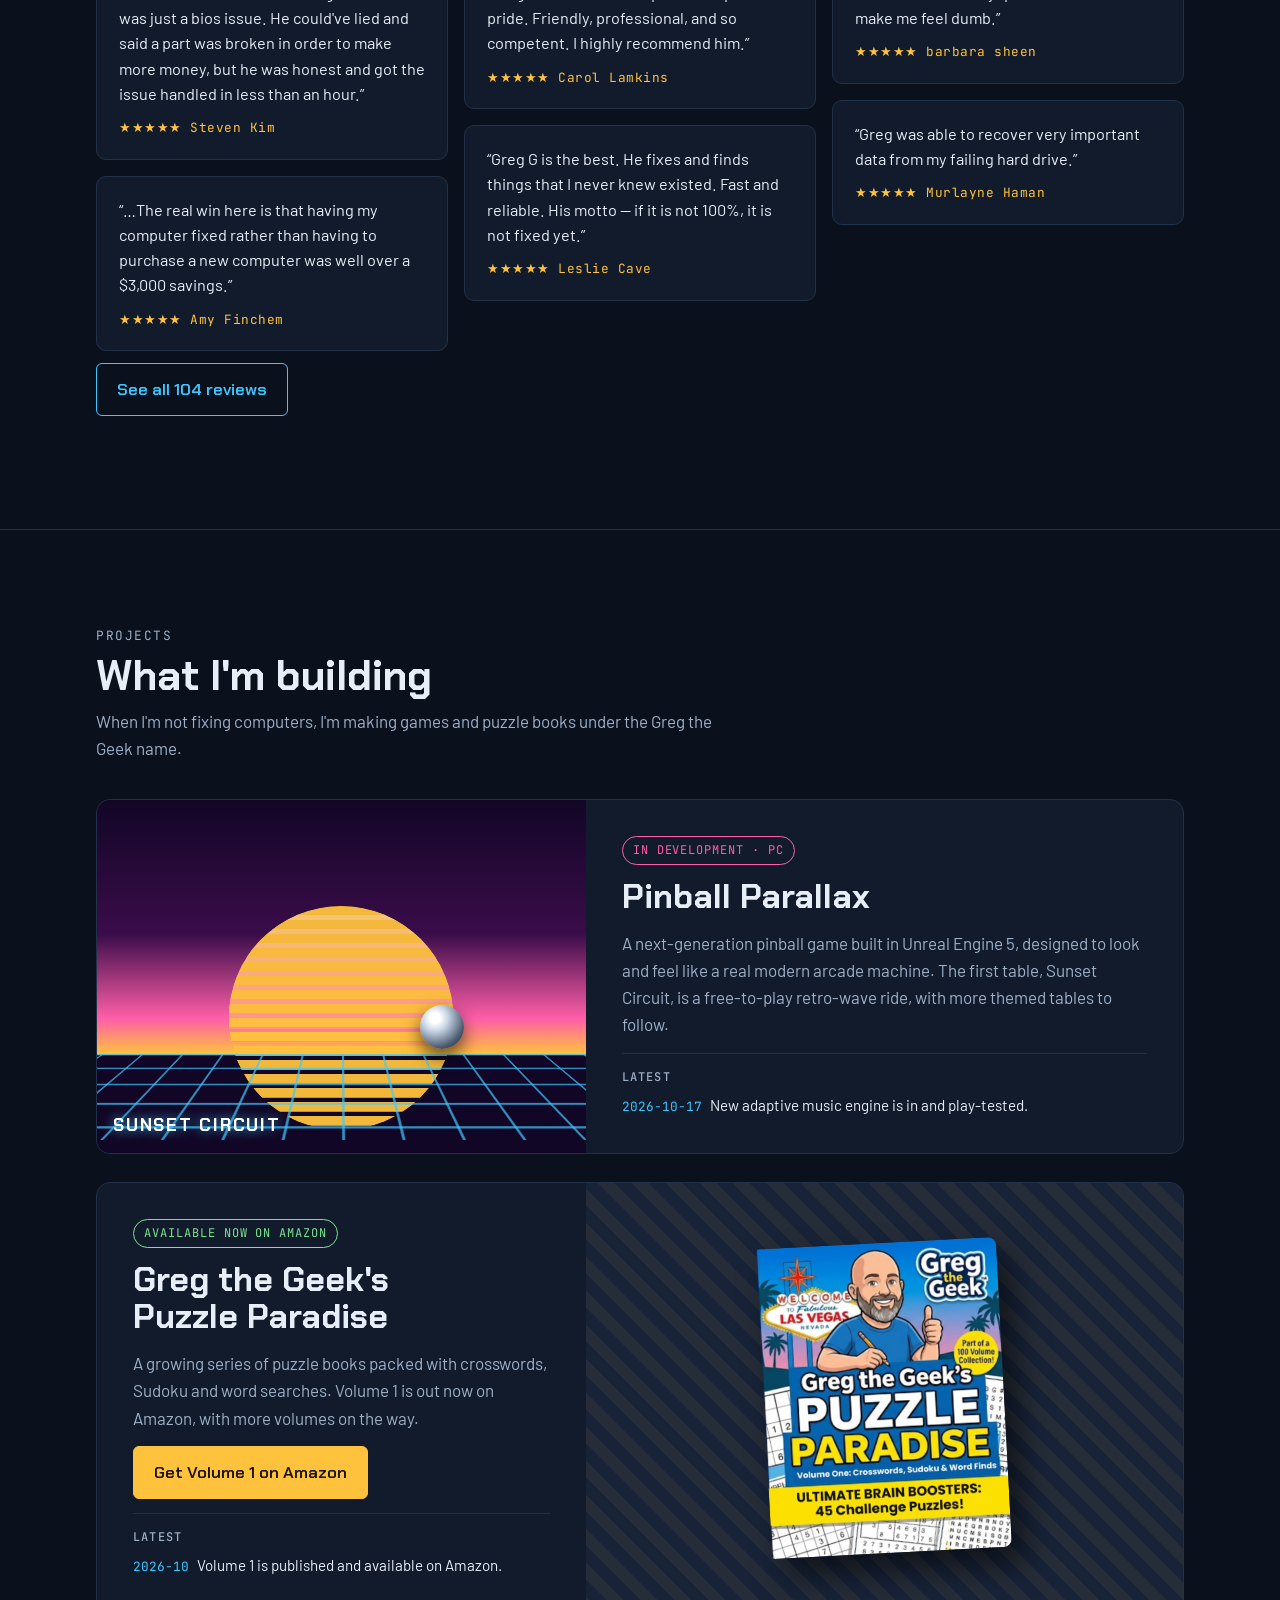
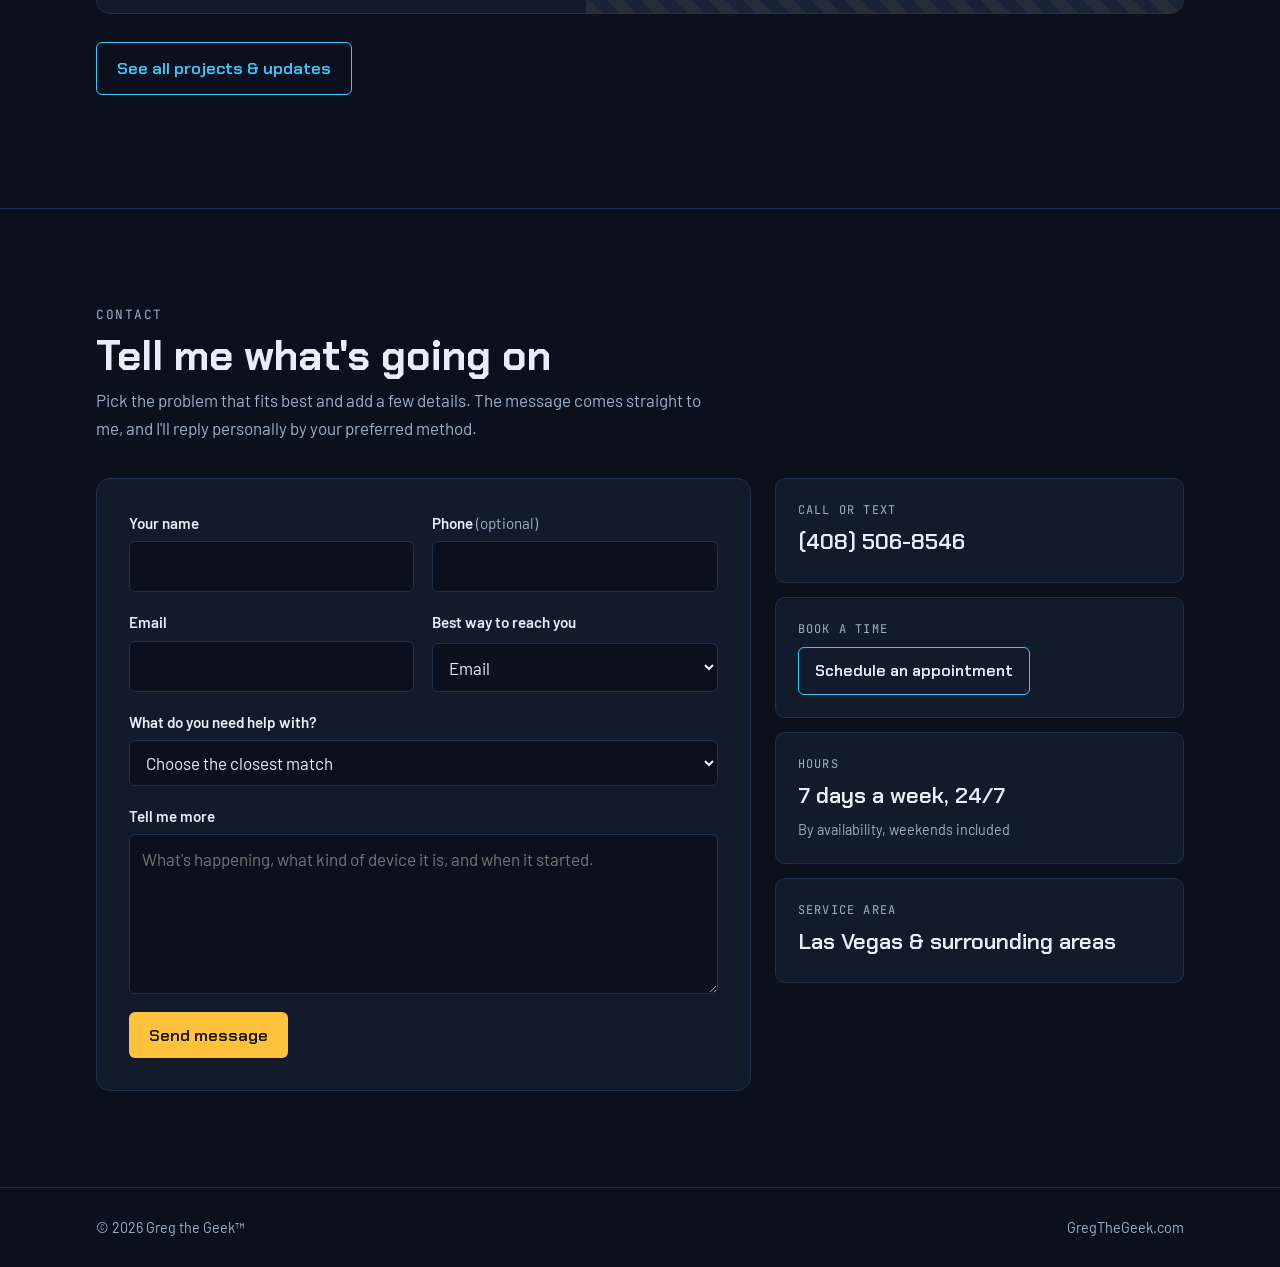
==== commit 87ac5096: "Explain billing: $50 minimum, hourly, then 15-minute steps Co-Authored-By: Claude Opus 5.5 <noreply@" ====
--- a/index.html
+++ b/index.html
@@ -4,7 +4,7 @@
 <meta charset="utf-8">
 <meta name="viewport" content="width=device-width, initial-scale=1, viewport-fit=cover">
 <title>Greg the Geek | Las Vegas Computer Repair &amp; Tech Help</title>
-<meta name="description" content="One-man computer repair and tech help in Las Vegas. In-home, pick-up and drop-off service, $100/hr flat rate, no travel fees, free phone consultation.">
+<meta name="description" content="One-man computer repair and tech help in Las Vegas. In-home, pick-up and drop-off service, $100/hr, $50 minimum, no separate trip charge, free phone consultation.">
 <link rel="icon" type="image/png" href="assets/favicon.png">
 <link rel="preconnect" href="https://fonts.googleapis.com">
 <link rel="preconnect" href="https://fonts.gstatic.com" crossorigin>
@@ -42,7 +42,7 @@
         </div>
         <ul class="hero-facts">
           <li>$100/hr flat rate</li>
-          <li>No travel fees</li>
+          <li>No separate trip charge</li>
           <li>Free phone consultation</li>
           <li>7 days a week, 24/7 by availability</li>
         </ul>
@@ -81,7 +81,12 @@
       </div>
       <div class="price-line">
         <span class="price">$100<small>/hr</small></span>
-        <span class="price-note">flat rate · $50 half-hour minimum · no travel fees</span>
+        <span class="price-note">billed in 15-minute steps after the first hour</span>
+      </div>
+      <div class="billing" aria-label="How billing works">
+        <div class="bill-step"><span class="bill-amt">$50</span><span class="bill-when">Up to 30 minutes</span><span class="bill-note">The minimum for any visit. It covers my trip, so there's no separate travel fee.</span></div>
+        <div class="bill-step"><span class="bill-amt">$100</span><span class="bill-when">31 to 60 minutes</span><span class="bill-note">Anything past 30 minutes is billed as one full hour.</span></div>
+        <div class="bill-step"><span class="bill-amt">+$25</span><span class="bill-when">Each 15 minutes after</span><span class="bill-note">After the first hour, you pay only for the time used, in 15-minute steps.</span></div>
       </div>
       <div class="rates">
         <div class="rate cyan"><strong>Free phone consultation</strong><span>Describe the problem and get honest advice, no commitment.</span></div>
--- a/styles.css
+++ b/styles.css
@@ -257,3 +257,12 @@
 .review-badge { margin: 4px 0 6px; display: flex; flex-wrap: wrap; align-items: center; gap: 4px 14px; font-family: var(--font-display); font-weight: 700; font-size: clamp(1.4rem, 3.2vw, 2rem); color: var(--amber); line-height: 1.2; }
 .review-badge .stars { letter-spacing: .08em; text-shadow: 0 0 14px rgba(255,194,61,.45); }
 .section-head .review-badge, .page-intro .review-badge { color: var(--amber); }
+
+.project-art .book-cover { width: min(240px, 70%); height: auto; object-fit: contain; border-radius: 3px 8px 8px 3px; box-shadow: -5px 0 0 rgba(0,0,0,.25) inset, 14px 18px 32px rgba(0,0,0,.55); transform: rotate(-3deg); }
+
+.billing { display: grid; grid-template-columns: repeat(3, minmax(0, 1fr)); gap: 1px; background: var(--line); border: 1px solid var(--line); border-radius: var(--radius); overflow: hidden; margin: 18px 0 8px; }
+.bill-step { background: var(--bg-raised); padding: 18px 20px; display: grid; gap: 4px; align-content: start; }
+.bill-amt { font-family: var(--font-display); font-weight: 700; font-size: 1.7rem; color: var(--amber); font-variant-numeric: tabular-nums; }
+.bill-when { font-weight: 600; }
+.bill-note { color: var(--fg-dim); font-size: .95rem; }
+@media (max-width: 760px) { .billing { grid-template-columns: minmax(0, 1fr); } }
